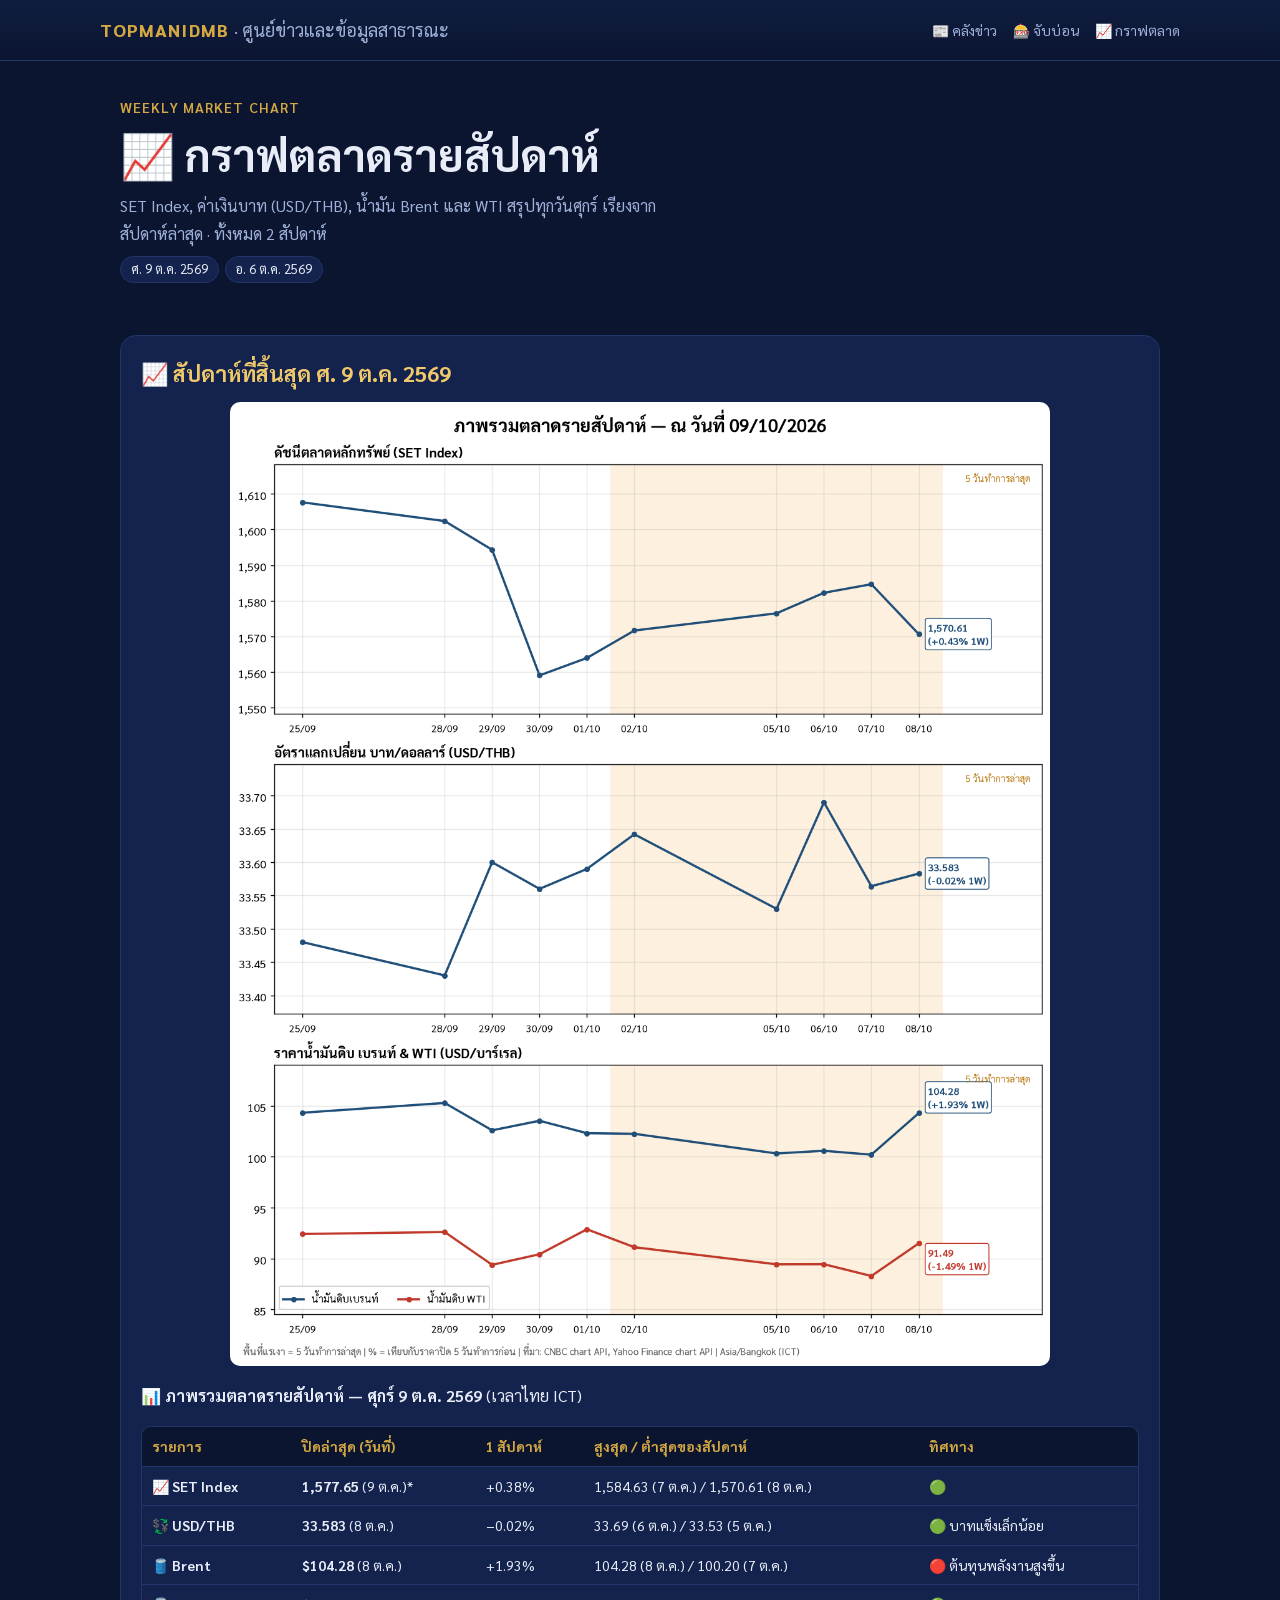
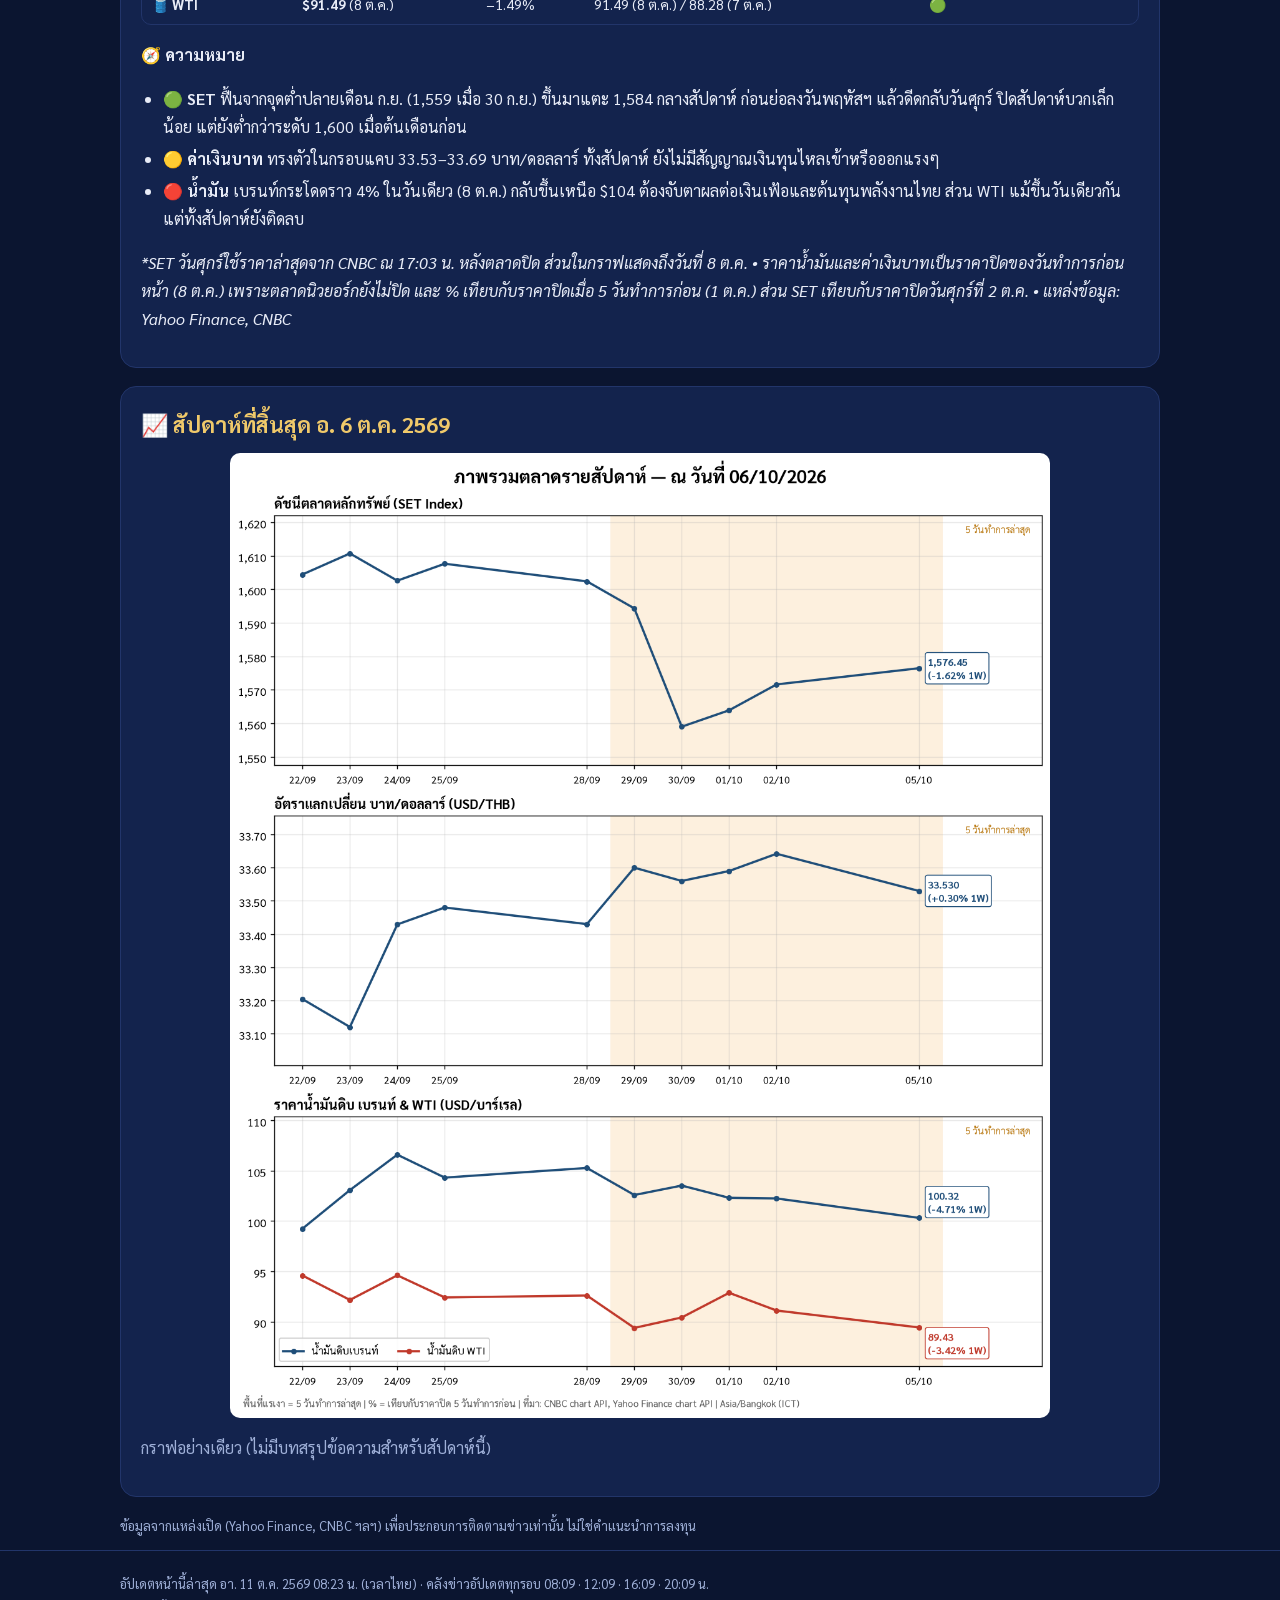
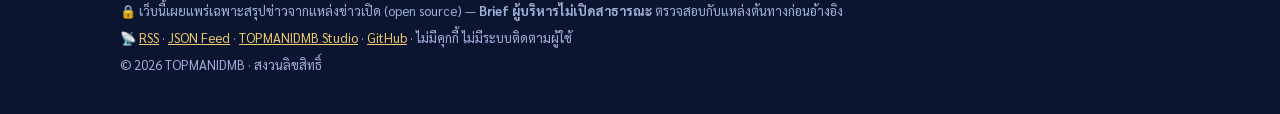
==== weekly-chart/index.html @ 2c2086ce "hub: unpack cef3ae0" ====
<!doctype html><html lang="th"><head><meta charset="utf-8"><meta name="viewport" content="width=device-width,initial-scale=1">
<title>📈 กราฟตลาดรายสัปดาห์ | TOPMANIDMB · ศูนย์ข่าวและข้อมูลสาธารณะ</title><meta name="description" content="กราฟและบทสรุป SET, USD/THB, Brent, WTI รายสัปดาห์ ทุกวันศุกร์ (เวลาไทย)"><link rel="canonical" href="https://topman3579.github.io/weekly-chart/">
<meta property="og:type" content="website"><meta property="og:site_name" content="TOPMANIDMB · ศูนย์ข่าวและข้อมูลสาธารณะ"><meta property="og:title" content="📈 กราฟตลาดรายสัปดาห์ | TOPMANIDMB · ศูนย์ข่าวและข้อมูลสาธารณะ"><meta property="og:description" content="กราฟและบทสรุป SET, USD/THB, Brent, WTI รายสัปดาห์ ทุกวันศุกร์ (เวลาไทย)">
<meta property="og:url" content="https://topman3579.github.io/weekly-chart/"><meta property="og:image" content="https://topman3579.github.io/assets/og.png"><meta property="og:image:width" content="1200"><meta property="og:image:height" content="630"><meta property="og:locale" content="th_TH">
<meta name="twitter:card" content="summary_large_image"><meta name="twitter:title" content="📈 กราฟตลาดรายสัปดาห์ | TOPMANIDMB · ศูนย์ข่าวและข้อมูลสาธารณะ"><meta name="twitter:description" content="กราฟและบทสรุป SET, USD/THB, Brent, WTI รายสัปดาห์ ทุกวันศุกร์ (เวลาไทย)"><meta name="twitter:image" content="https://topman3579.github.io/assets/og.png">
<meta name="theme-color" content="#0b1530"><link rel="icon" href="/favicon.svg" type="image/svg+xml">
<link rel="alternate" type="application/rss+xml" title="GrokNews คลังข่าว RSS" href="/groknews-archive/feed.xml">
<link rel="preconnect" href="https://fonts.googleapis.com"><link rel="preconnect" href="https://fonts.gstatic.com" crossorigin>
<link href="https://fonts.googleapis.com/css2?family=Sarabun:wght@400;600;700;800&display=swap" rel="stylesheet">
<link rel="stylesheet" href="/assets/site.css"></head><body><header class="top"><div class="wrap bar"><a class="logo" href="/">TOPMANIDMB <span>· ศูนย์ข่าวและข้อมูลสาธารณะ</span></a>
<nav><a href="/groknews-archive/">📰 คลังข่าว</a><a href="/groknews-archive/?cat=raid">🎰 จับบ่อน</a><a href="/weekly-chart/">📈 กราฟตลาด</a></nav></div></header><main class="wrap">
<section class="hero"><div class="kick">WEEKLY MARKET CHART</div><h1>📈 กราฟตลาดรายสัปดาห์</h1><p class="lead">SET Index, ค่าเงินบาท (USD/THB), น้ำมัน Brent และ WTI สรุปทุกวันศุกร์ เรียงจากสัปดาห์ล่าสุด · ทั้งหมด 2 สัปดาห์</p>
<nav class="toc"><a href="#w-2026-10-09">ศ. 9 ต.ค. 2569</a><a href="#w-2026-10-06">อ. 6 ต.ค. 2569</a></nav></section><section class="chart" id="w-2026-10-09"><h2>📈 สัปดาห์ที่สิ้นสุด ศ. 9 ต.ค. 2569</h2><a href="weekly_2026-10-09.png"><img src="weekly_2026-10-09.png" alt="กราฟตลาดรายสัปดาห์ ศ. 9 ต.ค. 2569" loading="eager" width="1315" height="1546"></a><p>📊 <b>ภาพรวมตลาดรายสัปดาห์ — ศุกร์ 9 ต.ค. 2569</b> (เวลาไทย ICT)</p>
<div class="tw"><table><thead><tr><th>รายการ</th><th>ปิดล่าสุด (วันที่)</th><th>1 สัปดาห์</th><th>สูงสุด / ต่ำสุดของสัปดาห์</th><th>ทิศทาง</th></tr></thead><tbody><tr><td>📈 <b>SET Index</b></td><td><b>1,577.65</b> (9 ต.ค.)*</td><td>+0.38%</td><td>1,584.63 (7 ต.ค.) / 1,570.61 (8 ต.ค.)</td><td>🟢</td></tr><tr><td>💱 <b>USD/THB</b></td><td><b>33.583</b> (8 ต.ค.)</td><td>−0.02%</td><td>33.69 (6 ต.ค.) / 33.53 (5 ต.ค.)</td><td>🟢 บาทแข็งเล็กน้อย</td></tr><tr><td>🛢️ <b>Brent</b></td><td><b>$104.28</b> (8 ต.ค.)</td><td>+1.93%</td><td>104.28 (8 ต.ค.) / 100.20 (7 ต.ค.)</td><td>🔴 ต้นทุนพลังงานสูงขึ้น</td></tr><tr><td>🛢️ <b>WTI</b></td><td><b>$91.49</b> (8 ต.ค.)</td><td>−1.49%</td><td>91.49 (8 ต.ค.) / 88.28 (7 ต.ค.)</td><td>🟢</td></tr></tbody></table></div>
<p>🧭 <b>ความหมาย</b></p>
<ul><li>🟢 <b>SET</b> ฟื้นจากจุดต่ำปลายเดือน ก.ย. (1,559 เมื่อ 30 ก.ย.) ขึ้นมาแตะ 1,584 กลางสัปดาห์ ก่อนย่อลงวันพฤหัสฯ แล้วดีดกลับวันศุกร์ ปิดสัปดาห์บวกเล็กน้อย แต่ยังต่ำกว่าระดับ 1,600 เมื่อต้นเดือนก่อน</li><li>🟡 <b>ค่าเงินบาท</b> ทรงตัวในกรอบแคบ 33.53–33.69 บาท/ดอลลาร์ ทั้งสัปดาห์ ยังไม่มีสัญญาณเงินทุนไหลเข้าหรือออกแรงๆ</li><li>🔴 <b>น้ำมัน</b> เบรนท์กระโดดราว 4% ในวันเดียว (8 ต.ค.) กลับขึ้นเหนือ $104 ต้องจับตาผลต่อเงินเฟ้อและต้นทุนพลังงานไทย ส่วน WTI แม้ขึ้นวันเดียวกัน แต่ทั้งสัปดาห์ยังติดลบ</li></ul>
<p><i>*SET วันศุกร์ใช้ราคาล่าสุดจาก CNBC ณ 17:03 น. หลังตลาดปิด ส่วนในกราฟแสดงถึงวันที่ 8 ต.ค. • ราคาน้ำมันและค่าเงินบาทเป็นราคาปิดของวันทำการก่อนหน้า (8 ต.ค.) เพราะตลาดนิวยอร์กยังไม่ปิด และ % เทียบกับราคาปิดเมื่อ 5 วันทำการก่อน (1 ต.ค.) ส่วน SET เทียบกับราคาปิดวันศุกร์ที่ 2 ต.ค. • แหล่งข้อมูล: Yahoo Finance, CNBC</i></p></section><section class="chart" id="w-2026-10-06"><h2>📈 สัปดาห์ที่สิ้นสุด อ. 6 ต.ค. 2569</h2><a href="weekly_2026-10-06.png"><img src="weekly_2026-10-06.png" alt="กราฟตลาดรายสัปดาห์ อ. 6 ต.ค. 2569" loading="lazy" width="1315" height="1546"></a><p class="muted">กราฟอย่างเดียว (ไม่มีบทสรุปข้อความสำหรับสัปดาห์นี้)</p></section>
<p class="muted" style="font-size:13px">ข้อมูลจากแหล่งเปิด (Yahoo Finance, CNBC ฯลฯ) เพื่อประกอบการติดตามข่าวเท่านั้น ไม่ใช่คำแนะนำการลงทุน</p></main><footer class="foot"><div class="wrap">
<p>อัปเดตหน้านี้ล่าสุด อา. 11 ต.ค. 2569 08:23 น. (เวลาไทย) · คลังข่าวอัปเดตทุกรอบ 08:09 · 12:09 · 16:09 · 20:09 น.</p>
<p>🔒 เว็บนี้เผยแพร่เฉพาะสรุปข่าวจากแหล่งข่าวเปิด (open source) — <b>Brief ผู้บริหารไม่เปิดสาธารณะ</b> ตรวจสอบกับแหล่งต้นทางก่อนอ้างอิง</p>
<p>📡 <a href="/groknews-archive/feed.xml">RSS</a> · <a href="/groknews-archive/feed.json">JSON Feed</a> · <a href="/studio/">TOPMANIDMB Studio</a> · <a href="https://github.com/Topman3579">GitHub</a> · ไม่มีคุกกี้ ไม่มีระบบติดตามผู้ใช้</p>
<p>© 2026 TOPMANIDMB · สงวนลิขสิทธิ์</p></div></footer></body></html>
---- assets/site.css ----
:root{--bg:#0b1530;--bg2:#0f1d40;--panel:#13234d;--line:#22356a;--ink:#e8ecf7;--mut:#9fb0d8;--gold:#d4a843;--gold2:#f0c96a;--r:#ff6b6b;--y:#f5c542;--g:#4cd290}
*{box-sizing:border-box}html{-webkit-text-size-adjust:100%}body{margin:0;background:var(--bg);color:var(--ink);font:16px/1.75 "Sarabun","Noto Sans Thai",system-ui,sans-serif}
a{color:var(--gold2)}a:hover{color:#fff}.wrap{max-width:1080px;margin:0 auto;padding:0 20px}
header.top{border-bottom:1px solid var(--line);background:linear-gradient(180deg,var(--bg2),var(--bg))}
.bar{display:flex;align-items:center;justify-content:space-between;gap:12px;padding:14px 0}
.logo{font-weight:800;letter-spacing:.06em;color:var(--gold);text-decoration:none;font-size:18px}.logo span{color:var(--mut);font-weight:400;letter-spacing:0}
.bar nav{display:flex;gap:16px;font-size:14px}.bar nav a{color:var(--mut);text-decoration:none}.bar nav a:hover{color:var(--gold2)}
.hero{padding:34px 0 26px}.kick{color:var(--gold);font-weight:600;font-size:14px;letter-spacing:.08em}
h1{font-size:clamp(28px,4.6vw,44px);line-height:1.3;margin:6px 0 10px}h1 b{color:var(--gold)}
.lead{color:var(--mut);max-width:62ch;margin:0}
.grid{display:grid;grid-template-columns:repeat(2,minmax(0,1fr));gap:18px;padding:8px 0 30px}
.card{background:var(--panel);border:1px solid var(--line);border-radius:16px;padding:20px 22px;display:flex;flex-direction:column;gap:10px;position:relative}
.card:hover{border-color:var(--gold)}.card h2{margin:0;font-size:21px;line-height:1.4}.card h2 a{color:var(--ink);text-decoration:none}.card h2 a:hover{color:var(--gold2)}
.card p{margin:0;color:var(--mut);font-size:15px}.card.wide{grid-column:1/-1}
.latest{background:var(--bg);border:1px solid var(--line);border-radius:12px;padding:10px 14px}
.latest .lbl{font-size:12px;color:var(--gold);font-weight:600}.latest a.t{display:block;color:var(--ink);text-decoration:none;font-weight:600;line-height:1.5}.latest a.t:hover{color:var(--gold2)}
.latest .w{font-size:13px;color:var(--mut)}.latest .s{font-size:14px;color:var(--mut);margin-top:4px;display:-webkit-box;-webkit-line-clamp:3;-webkit-box-orient:vertical;overflow:hidden}
.recent{list-style:none;margin:4px 0 0;padding:0;font-size:14px}.recent li{border-top:1px solid var(--line);padding:5px 0}.recent a{color:var(--ink);text-decoration:none}.recent a:hover{color:var(--gold2)}.recent .w{color:var(--gold2);font-size:12px;margin-right:6px}
form.q{display:flex;gap:8px}form.q input{flex:1;min-width:0;padding:10px 12px;border-radius:10px;border:1px solid var(--line);background:var(--bg);color:var(--ink);font:inherit;font-size:15px}
form.q input:focus{outline:2px solid var(--gold);border-color:transparent}
.btn{display:inline-block;border:1px solid var(--line);background:var(--bg2);color:var(--ink);border-radius:10px;padding:9px 14px;text-decoration:none;font:inherit;font-size:15px;cursor:pointer;white-space:nowrap}
.btn:hover{border-color:var(--gold);color:#fff}.btn.gold{background:var(--gold);color:#111;border-color:var(--gold);font-weight:700}.btn.gold:hover{background:var(--gold2);color:#111}
.row{display:flex;flex-wrap:wrap;gap:8px;margin-top:auto}.tags{display:flex;flex-wrap:wrap;gap:6px}
.tag{font-size:12px;border:1px solid var(--line);border-radius:999px;padding:1px 9px;color:var(--mut)}
.thumb{display:block;border-radius:10px;overflow:hidden;border:1px solid var(--line);background:#fff}.thumb img{display:block;width:100%;height:240px;object-fit:cover;object-position:top}
footer.foot{border-top:1px solid var(--line);color:var(--mut);font-size:13px;padding:18px 0 34px}footer.foot p{margin:4px 0}
.muted{color:var(--mut)}
.chart{background:var(--panel);border:1px solid var(--line);border-radius:16px;padding:18px 20px;margin:18px 0;scroll-margin-top:12px}
.chart h2{margin:0 0 10px;font-size:22px;color:var(--gold2)}.chart h3{font-size:17px;margin:14px 0 4px}.chart img{width:100%;max-width:820px;margin:0 auto;height:auto;border-radius:10px;background:#fff;display:block}
.chart ul{padding-left:22px}.chart li{margin:4px 0}
.tw{overflow-x:auto;margin:10px 0;border-radius:10px;border:1px solid var(--line)}
table{border-collapse:collapse;width:100%;font-size:14px}th,td{padding:7px 10px;border-bottom:1px solid var(--line);text-align:left;vertical-align:top}th{background:var(--bg);color:var(--gold);white-space:nowrap}tr:last-child td{border-bottom:0}
.toc{display:flex;flex-wrap:wrap;gap:6px;margin:8px 0}.toc a{font-size:13px;text-decoration:none;border:1px solid var(--line);border-radius:999px;padding:1px 10px;color:var(--ink);background:var(--panel)}
@media (max-width:760px){.grid{grid-template-columns:1fr}}
@media (max-width:600px){.bar nav{display:none}.logo span{display:none}form.q input{flex-basis:100%}.hero{padding:22px 0 16px}.card{padding:16px}.wrap{padding:0 14px}form.q{flex-wrap:wrap}form.q .btn{flex:1}}
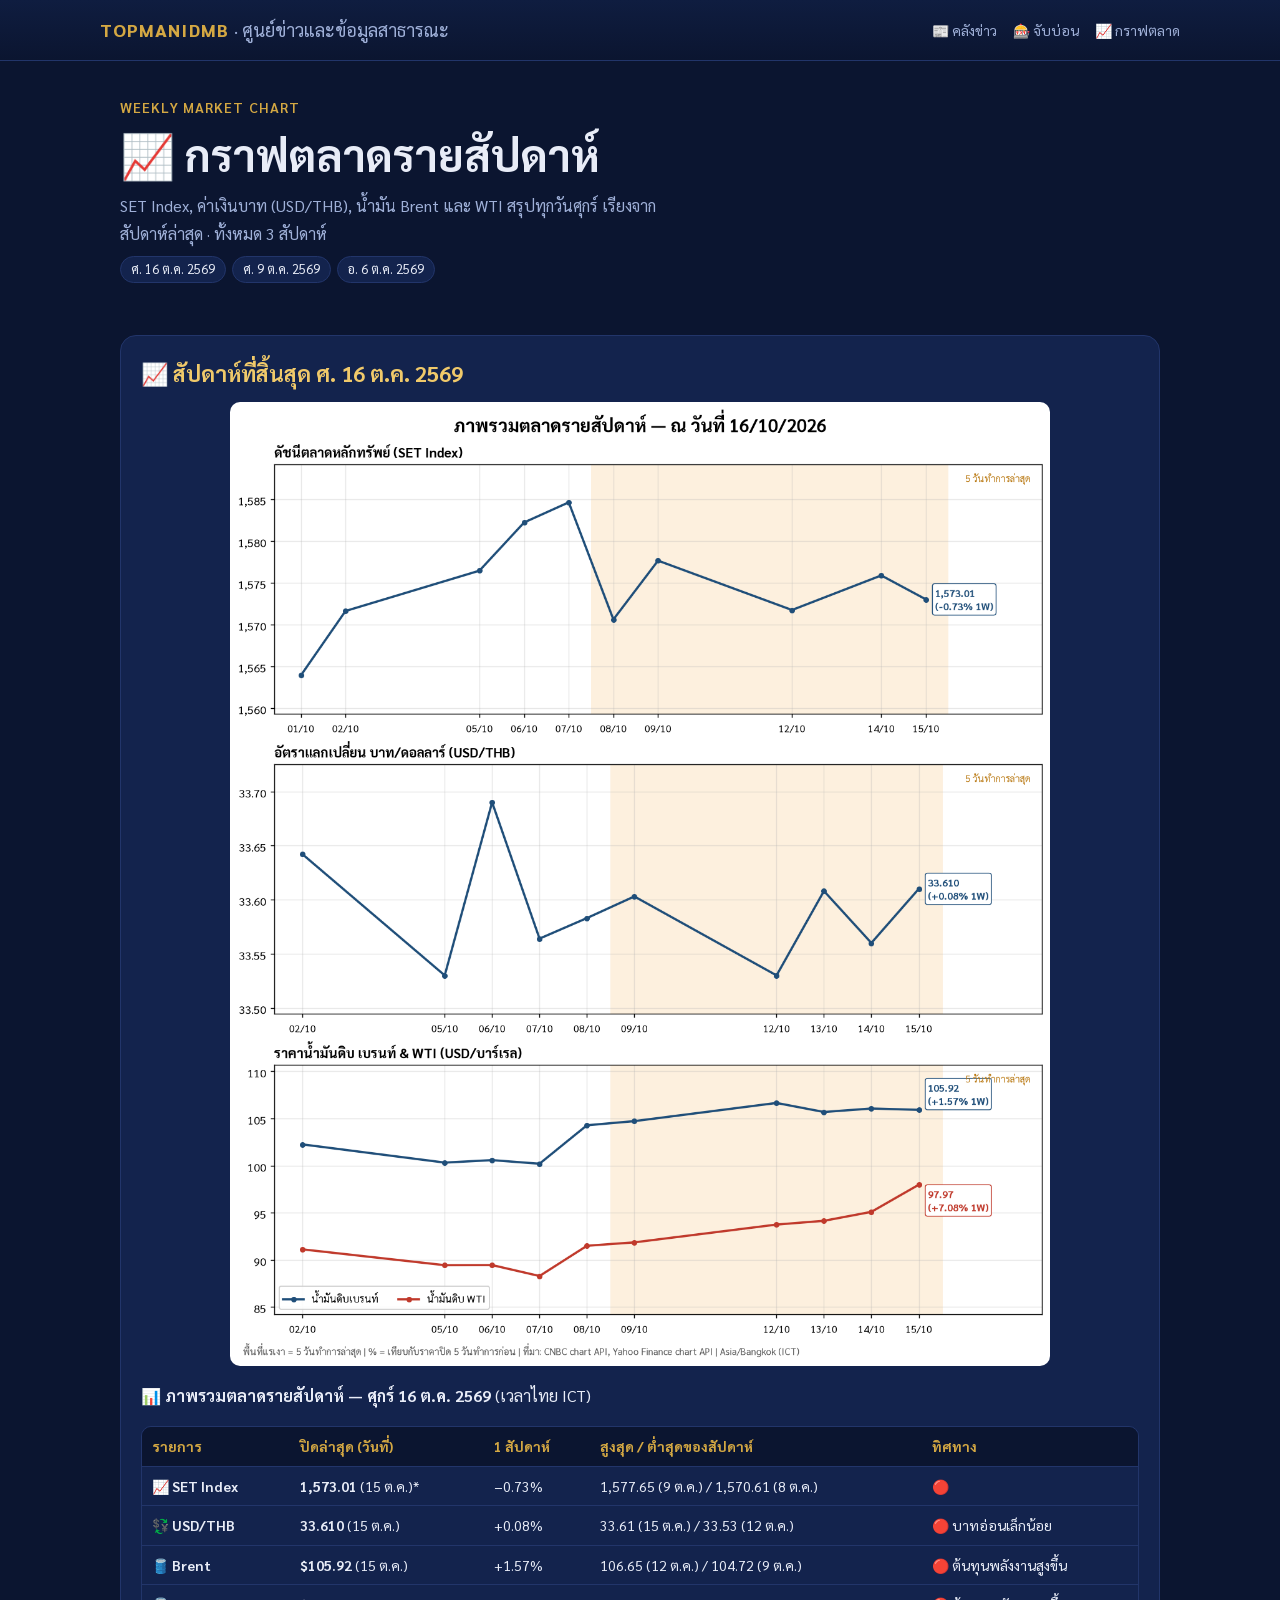
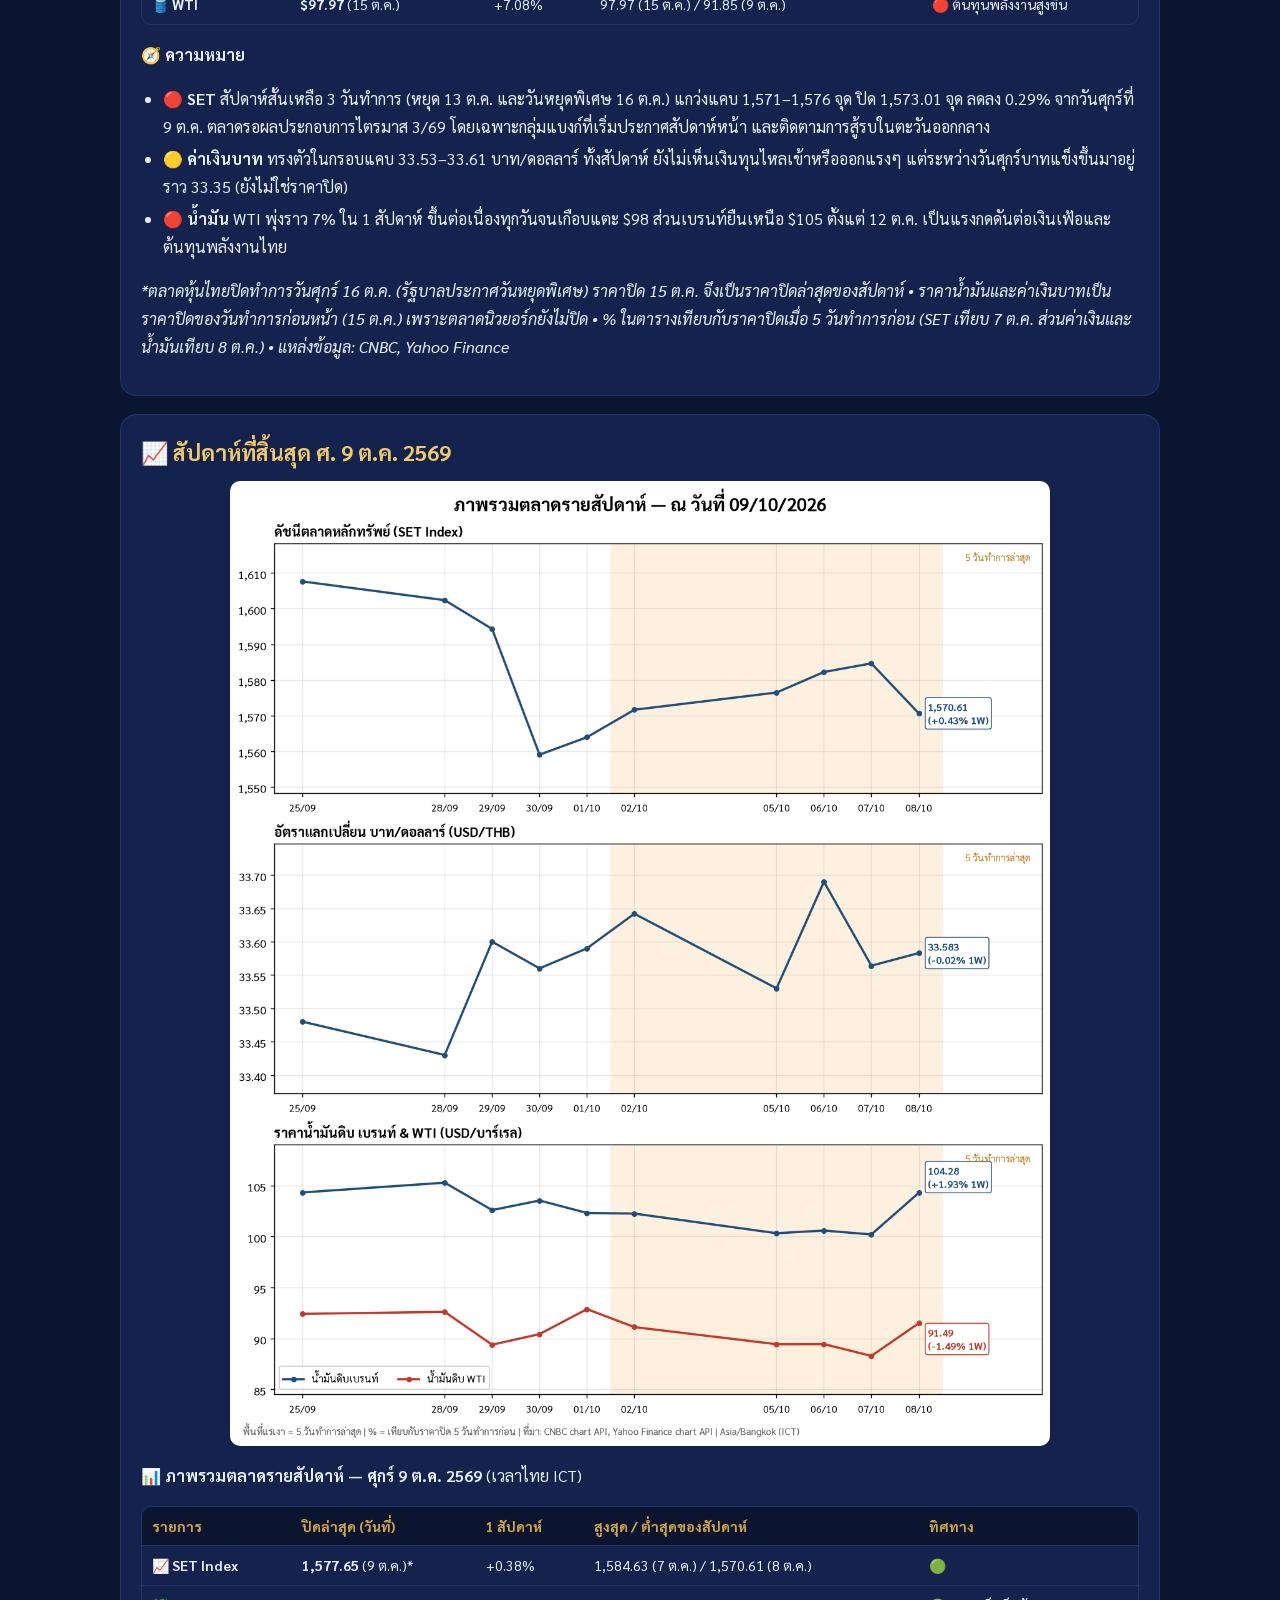
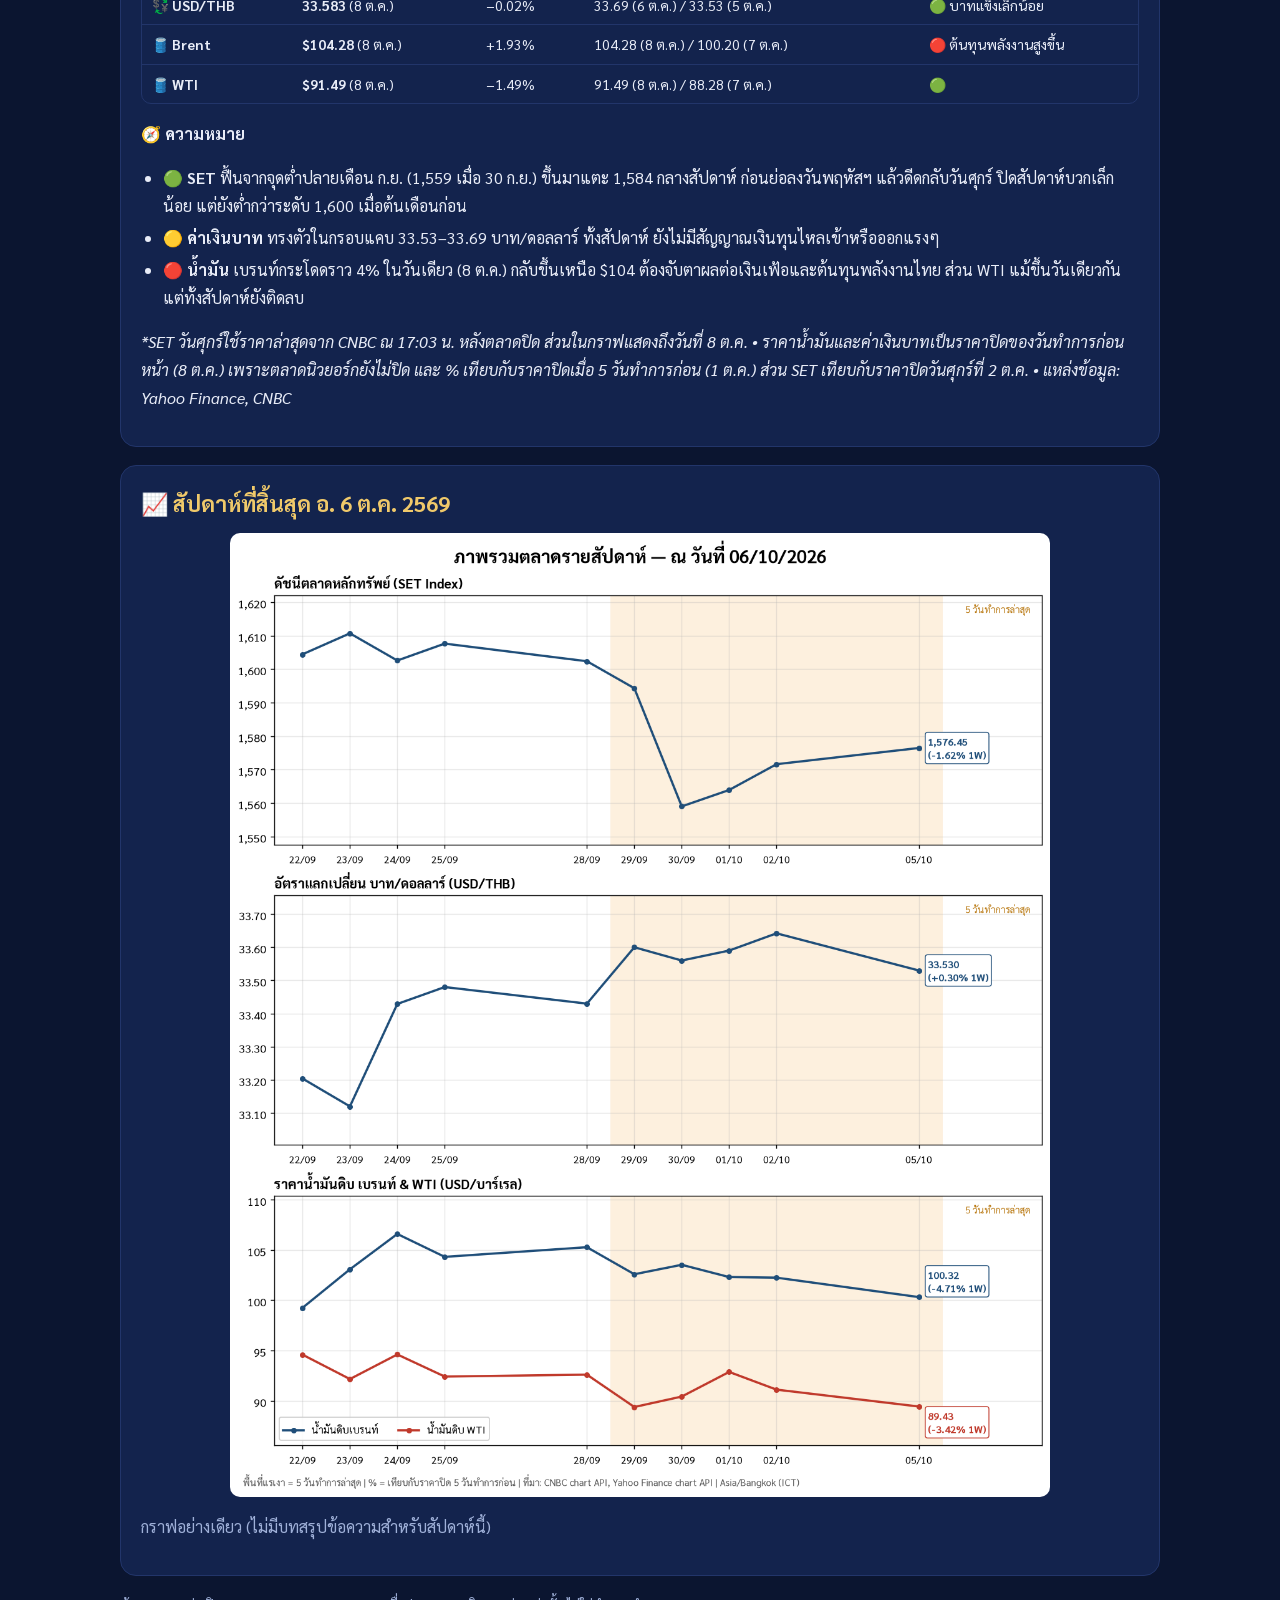
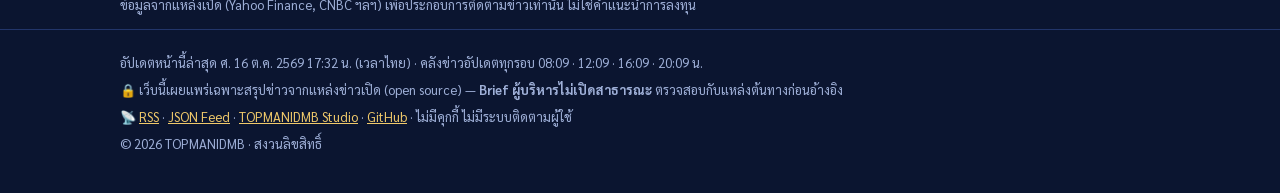
==== commit 660e22bc: "hub: unpack 83e8ee3" ====
--- a/weekly-chart/index.html
+++ b/weekly-chart/index.html
@@ -9,14 +9,18 @@
 <link href="https://fonts.googleapis.com/css2?family=Sarabun:wght@400;600;700;800&display=swap" rel="stylesheet">
 <link rel="stylesheet" href="/assets/site.css"></head><body><header class="top"><div class="wrap bar"><a class="logo" href="/">TOPMANIDMB <span>· ศูนย์ข่าวและข้อมูลสาธารณะ</span></a>
 <nav><a href="/groknews-archive/">📰 คลังข่าว</a><a href="/groknews-archive/?cat=raid">🎰 จับบ่อน</a><a href="/weekly-chart/">📈 กราฟตลาด</a></nav></div></header><main class="wrap">
-<section class="hero"><div class="kick">WEEKLY MARKET CHART</div><h1>📈 กราฟตลาดรายสัปดาห์</h1><p class="lead">SET Index, ค่าเงินบาท (USD/THB), น้ำมัน Brent และ WTI สรุปทุกวันศุกร์ เรียงจากสัปดาห์ล่าสุด · ทั้งหมด 2 สัปดาห์</p>
-<nav class="toc"><a href="#w-2026-10-09">ศ. 9 ต.ค. 2569</a><a href="#w-2026-10-06">อ. 6 ต.ค. 2569</a></nav></section><section class="chart" id="w-2026-10-09"><h2>📈 สัปดาห์ที่สิ้นสุด ศ. 9 ต.ค. 2569</h2><a href="weekly_2026-10-09.png"><img src="weekly_2026-10-09.png" alt="กราฟตลาดรายสัปดาห์ ศ. 9 ต.ค. 2569" loading="eager" width="1315" height="1546"></a><p>📊 <b>ภาพรวมตลาดรายสัปดาห์ — ศุกร์ 9 ต.ค. 2569</b> (เวลาไทย ICT)</p>
+<section class="hero"><div class="kick">WEEKLY MARKET CHART</div><h1>📈 กราฟตลาดรายสัปดาห์</h1><p class="lead">SET Index, ค่าเงินบาท (USD/THB), น้ำมัน Brent และ WTI สรุปทุกวันศุกร์ เรียงจากสัปดาห์ล่าสุด · ทั้งหมด 3 สัปดาห์</p>
+<nav class="toc"><a href="#w-2026-10-16">ศ. 16 ต.ค. 2569</a><a href="#w-2026-10-09">ศ. 9 ต.ค. 2569</a><a href="#w-2026-10-06">อ. 6 ต.ค. 2569</a></nav></section><section class="chart" id="w-2026-10-16"><h2>📈 สัปดาห์ที่สิ้นสุด ศ. 16 ต.ค. 2569</h2><a href="weekly_2026-10-16.png"><img src="weekly_2026-10-16.png" alt="กราฟตลาดรายสัปดาห์ ศ. 16 ต.ค. 2569" loading="eager" width="1315" height="1546"></a><p>📊 <b>ภาพรวมตลาดรายสัปดาห์ — ศุกร์ 16 ต.ค. 2569</b> (เวลาไทย ICT)</p>
+<div class="tw"><table><thead><tr><th>รายการ</th><th>ปิดล่าสุด (วันที่)</th><th>1 สัปดาห์</th><th>สูงสุด / ต่ำสุดของสัปดาห์</th><th>ทิศทาง</th></tr></thead><tbody><tr><td>📈 <b>SET Index</b></td><td><b>1,573.01</b> (15 ต.ค.)*</td><td>−0.73%</td><td>1,577.65 (9 ต.ค.) / 1,570.61 (8 ต.ค.)</td><td>🔴</td></tr><tr><td>💱 <b>USD/THB</b></td><td><b>33.610</b> (15 ต.ค.)</td><td>+0.08%</td><td>33.61 (15 ต.ค.) / 33.53 (12 ต.ค.)</td><td>🔴 บาทอ่อนเล็กน้อย</td></tr><tr><td>🛢️ <b>Brent</b></td><td><b>$105.92</b> (15 ต.ค.)</td><td>+1.57%</td><td>106.65 (12 ต.ค.) / 104.72 (9 ต.ค.)</td><td>🔴 ต้นทุนพลังงานสูงขึ้น</td></tr><tr><td>🛢️ <b>WTI</b></td><td><b>$97.97</b> (15 ต.ค.)</td><td>+7.08%</td><td>97.97 (15 ต.ค.) / 91.85 (9 ต.ค.)</td><td>🔴 ต้นทุนพลังงานสูงขึ้น</td></tr></tbody></table></div>
+<p>🧭 <b>ความหมาย</b></p>
+<ul><li>🔴 <b>SET</b> สัปดาห์สั้นเหลือ 3 วันทำการ (หยุด 13 ต.ค. และวันหยุดพิเศษ 16 ต.ค.) แกว่งแคบ 1,571–1,576 จุด ปิด 1,573.01 จุด ลดลง 0.29% จากวันศุกร์ที่ 9 ต.ค. ตลาดรอผลประกอบการไตรมาส 3/69 โดยเฉพาะกลุ่มแบงก์ที่เริ่มประกาศสัปดาห์หน้า และติดตามการสู้รบในตะวันออกกลาง</li><li>🟡 <b>ค่าเงินบาท</b> ทรงตัวในกรอบแคบ 33.53–33.61 บาท/ดอลลาร์ ทั้งสัปดาห์ ยังไม่เห็นเงินทุนไหลเข้าหรือออกแรงๆ แต่ระหว่างวันศุกร์บาทแข็งขึ้นมาอยู่ราว 33.35 (ยังไม่ใช่ราคาปิด)</li><li>🔴 <b>น้ำมัน</b> WTI พุ่งราว 7% ใน 1 สัปดาห์ ขึ้นต่อเนื่องทุกวันจนเกือบแตะ $98 ส่วนเบรนท์ยืนเหนือ $105 ตั้งแต่ 12 ต.ค. เป็นแรงกดดันต่อเงินเฟ้อและต้นทุนพลังงานไทย</li></ul>
+<p><i>*ตลาดหุ้นไทยปิดทำการวันศุกร์ 16 ต.ค. (รัฐบาลประกาศวันหยุดพิเศษ) ราคาปิด 15 ต.ค. จึงเป็นราคาปิดล่าสุดของสัปดาห์ • ราคาน้ำมันและค่าเงินบาทเป็นราคาปิดของวันทำการก่อนหน้า (15 ต.ค.) เพราะตลาดนิวยอร์กยังไม่ปิด • % ในตารางเทียบกับราคาปิดเมื่อ 5 วันทำการก่อน (SET เทียบ 7 ต.ค. ส่วนค่าเงินและน้ำมันเทียบ 8 ต.ค.) • แหล่งข้อมูล: CNBC, Yahoo Finance</i></p></section><section class="chart" id="w-2026-10-09"><h2>📈 สัปดาห์ที่สิ้นสุด ศ. 9 ต.ค. 2569</h2><a href="weekly_2026-10-09.png"><img src="weekly_2026-10-09.png" alt="กราฟตลาดรายสัปดาห์ ศ. 9 ต.ค. 2569" loading="lazy" width="1315" height="1546"></a><p>📊 <b>ภาพรวมตลาดรายสัปดาห์ — ศุกร์ 9 ต.ค. 2569</b> (เวลาไทย ICT)</p>
 <div class="tw"><table><thead><tr><th>รายการ</th><th>ปิดล่าสุด (วันที่)</th><th>1 สัปดาห์</th><th>สูงสุด / ต่ำสุดของสัปดาห์</th><th>ทิศทาง</th></tr></thead><tbody><tr><td>📈 <b>SET Index</b></td><td><b>1,577.65</b> (9 ต.ค.)*</td><td>+0.38%</td><td>1,584.63 (7 ต.ค.) / 1,570.61 (8 ต.ค.)</td><td>🟢</td></tr><tr><td>💱 <b>USD/THB</b></td><td><b>33.583</b> (8 ต.ค.)</td><td>−0.02%</td><td>33.69 (6 ต.ค.) / 33.53 (5 ต.ค.)</td><td>🟢 บาทแข็งเล็กน้อย</td></tr><tr><td>🛢️ <b>Brent</b></td><td><b>$104.28</b> (8 ต.ค.)</td><td>+1.93%</td><td>104.28 (8 ต.ค.) / 100.20 (7 ต.ค.)</td><td>🔴 ต้นทุนพลังงานสูงขึ้น</td></tr><tr><td>🛢️ <b>WTI</b></td><td><b>$91.49</b> (8 ต.ค.)</td><td>−1.49%</td><td>91.49 (8 ต.ค.) / 88.28 (7 ต.ค.)</td><td>🟢</td></tr></tbody></table></div>
 <p>🧭 <b>ความหมาย</b></p>
 <ul><li>🟢 <b>SET</b> ฟื้นจากจุดต่ำปลายเดือน ก.ย. (1,559 เมื่อ 30 ก.ย.) ขึ้นมาแตะ 1,584 กลางสัปดาห์ ก่อนย่อลงวันพฤหัสฯ แล้วดีดกลับวันศุกร์ ปิดสัปดาห์บวกเล็กน้อย แต่ยังต่ำกว่าระดับ 1,600 เมื่อต้นเดือนก่อน</li><li>🟡 <b>ค่าเงินบาท</b> ทรงตัวในกรอบแคบ 33.53–33.69 บาท/ดอลลาร์ ทั้งสัปดาห์ ยังไม่มีสัญญาณเงินทุนไหลเข้าหรือออกแรงๆ</li><li>🔴 <b>น้ำมัน</b> เบรนท์กระโดดราว 4% ในวันเดียว (8 ต.ค.) กลับขึ้นเหนือ $104 ต้องจับตาผลต่อเงินเฟ้อและต้นทุนพลังงานไทย ส่วน WTI แม้ขึ้นวันเดียวกัน แต่ทั้งสัปดาห์ยังติดลบ</li></ul>
 <p><i>*SET วันศุกร์ใช้ราคาล่าสุดจาก CNBC ณ 17:03 น. หลังตลาดปิด ส่วนในกราฟแสดงถึงวันที่ 8 ต.ค. • ราคาน้ำมันและค่าเงินบาทเป็นราคาปิดของวันทำการก่อนหน้า (8 ต.ค.) เพราะตลาดนิวยอร์กยังไม่ปิด และ % เทียบกับราคาปิดเมื่อ 5 วันทำการก่อน (1 ต.ค.) ส่วน SET เทียบกับราคาปิดวันศุกร์ที่ 2 ต.ค. • แหล่งข้อมูล: Yahoo Finance, CNBC</i></p></section><section class="chart" id="w-2026-10-06"><h2>📈 สัปดาห์ที่สิ้นสุด อ. 6 ต.ค. 2569</h2><a href="weekly_2026-10-06.png"><img src="weekly_2026-10-06.png" alt="กราฟตลาดรายสัปดาห์ อ. 6 ต.ค. 2569" loading="lazy" width="1315" height="1546"></a><p class="muted">กราฟอย่างเดียว (ไม่มีบทสรุปข้อความสำหรับสัปดาห์นี้)</p></section>
 <p class="muted" style="font-size:13px">ข้อมูลจากแหล่งเปิด (Yahoo Finance, CNBC ฯลฯ) เพื่อประกอบการติดตามข่าวเท่านั้น ไม่ใช่คำแนะนำการลงทุน</p></main><footer class="foot"><div class="wrap">
-<p>อัปเดตหน้านี้ล่าสุด อา. 11 ต.ค. 2569 08:23 น. (เวลาไทย) · คลังข่าวอัปเดตทุกรอบ 08:09 · 12:09 · 16:09 · 20:09 น.</p>
+<p>อัปเดตหน้านี้ล่าสุด ศ. 16 ต.ค. 2569 17:32 น. (เวลาไทย) · คลังข่าวอัปเดตทุกรอบ 08:09 · 12:09 · 16:09 · 20:09 น.</p>
 <p>🔒 เว็บนี้เผยแพร่เฉพาะสรุปข่าวจากแหล่งข่าวเปิด (open source) — <b>Brief ผู้บริหารไม่เปิดสาธารณะ</b> ตรวจสอบกับแหล่งต้นทางก่อนอ้างอิง</p>
 <p>📡 <a href="/groknews-archive/feed.xml">RSS</a> · <a href="/groknews-archive/feed.json">JSON Feed</a> · <a href="/studio/">TOPMANIDMB Studio</a> · <a href="https://github.com/Topman3579">GitHub</a> · ไม่มีคุกกี้ ไม่มีระบบติดตามผู้ใช้</p>
 <p>© 2026 TOPMANIDMB · สงวนลิขสิทธิ์</p></div></footer></body></html>
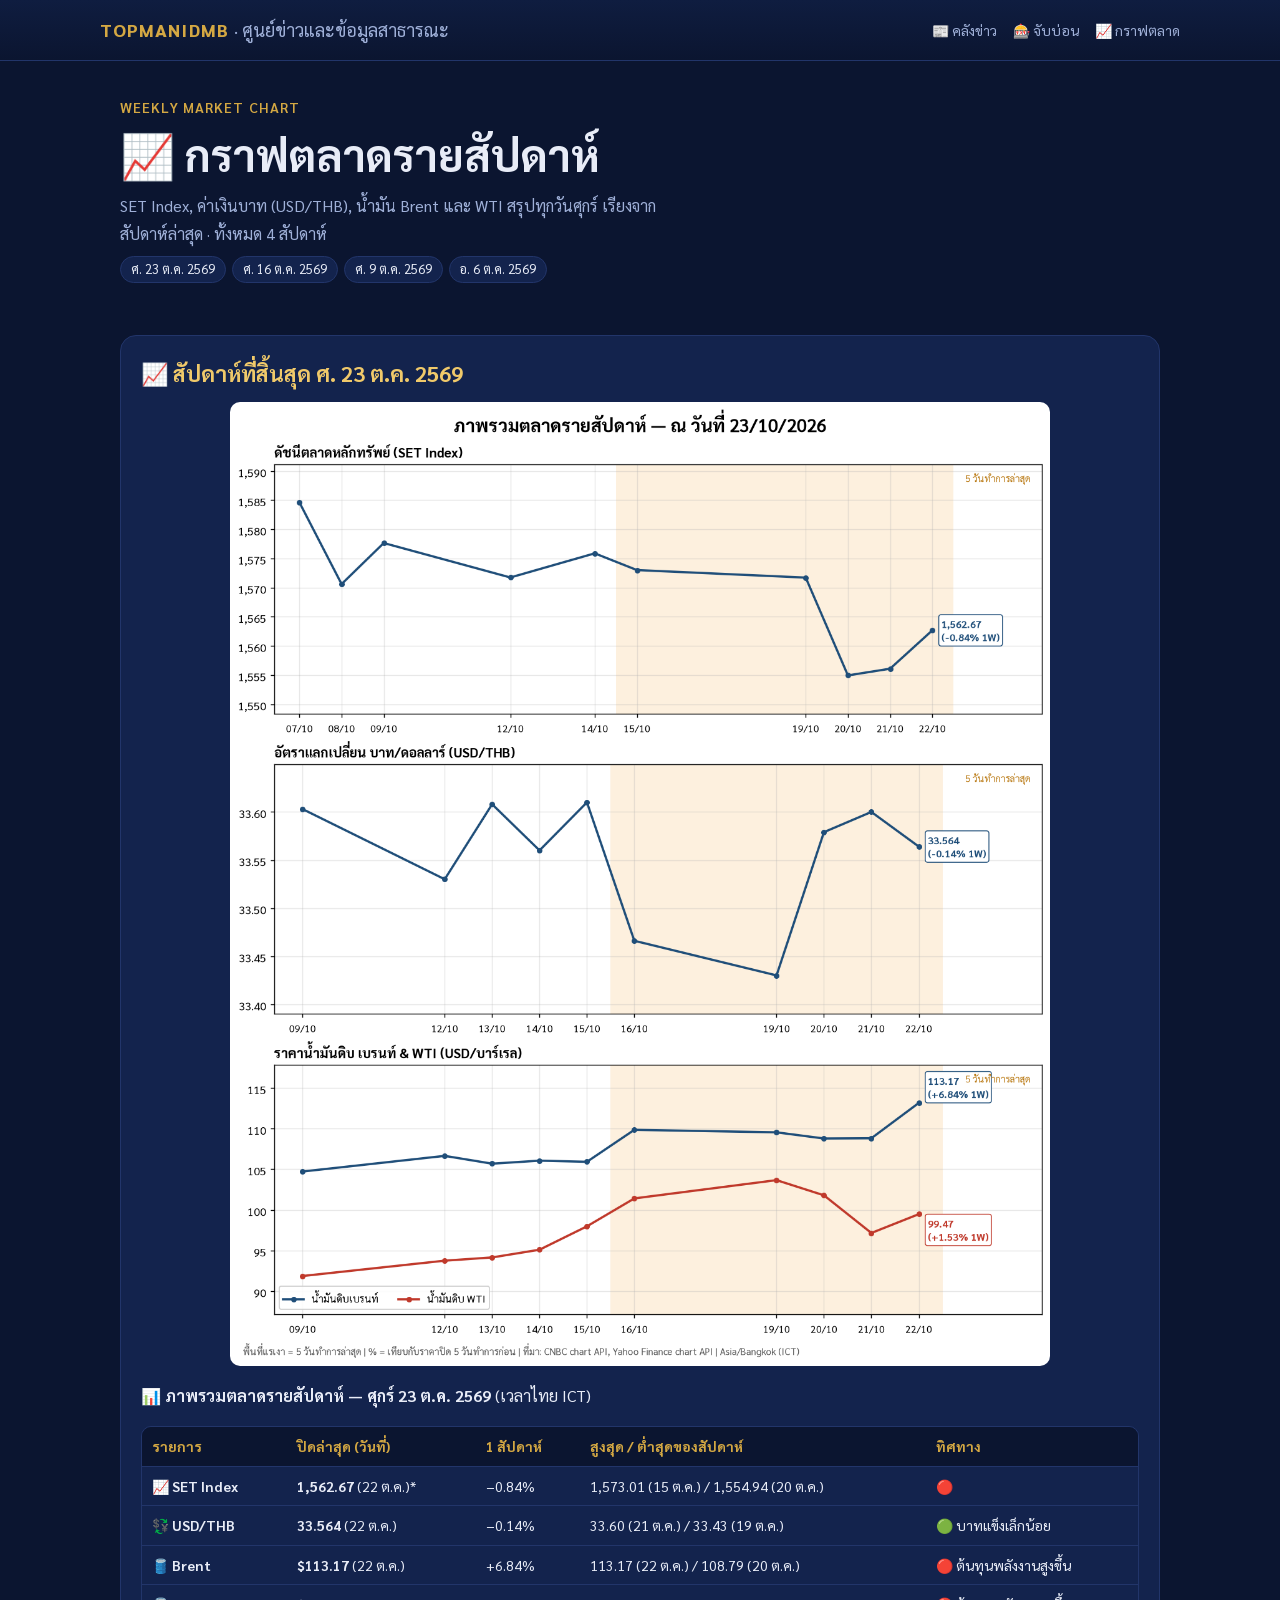
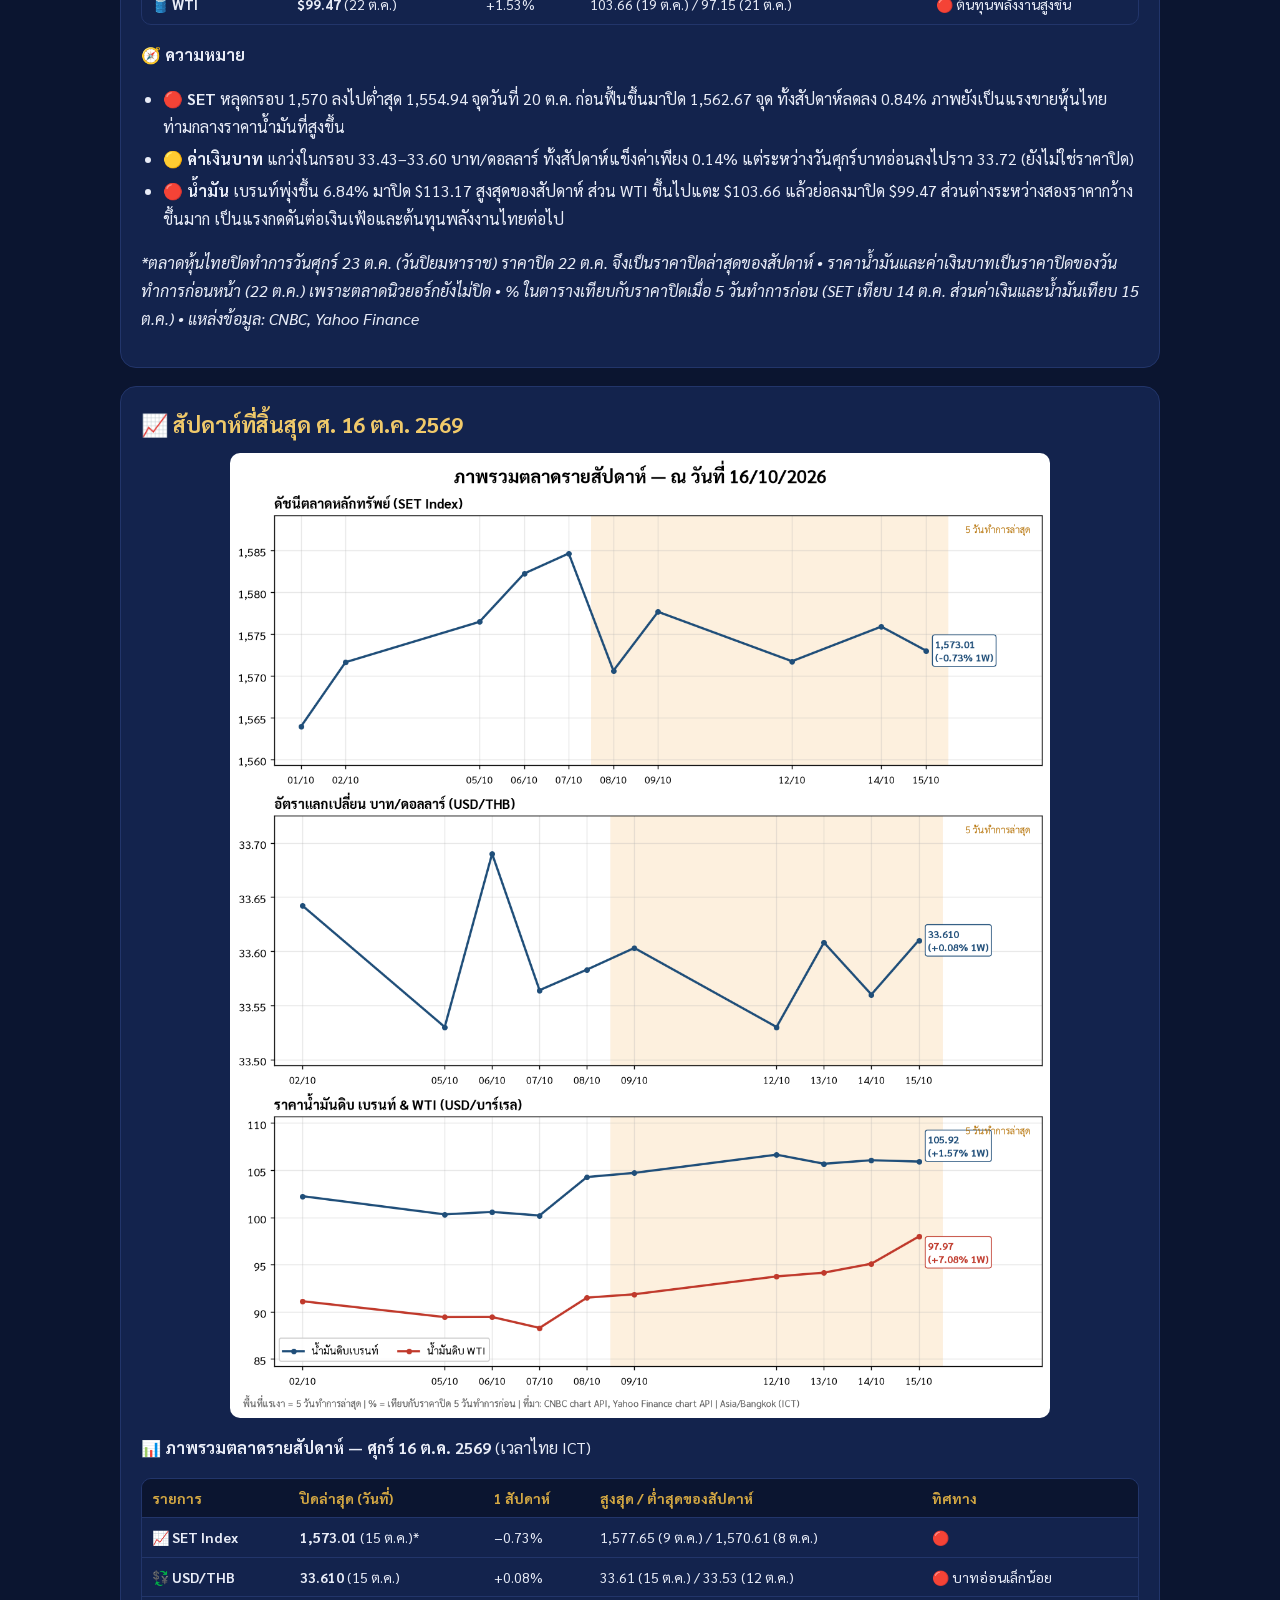
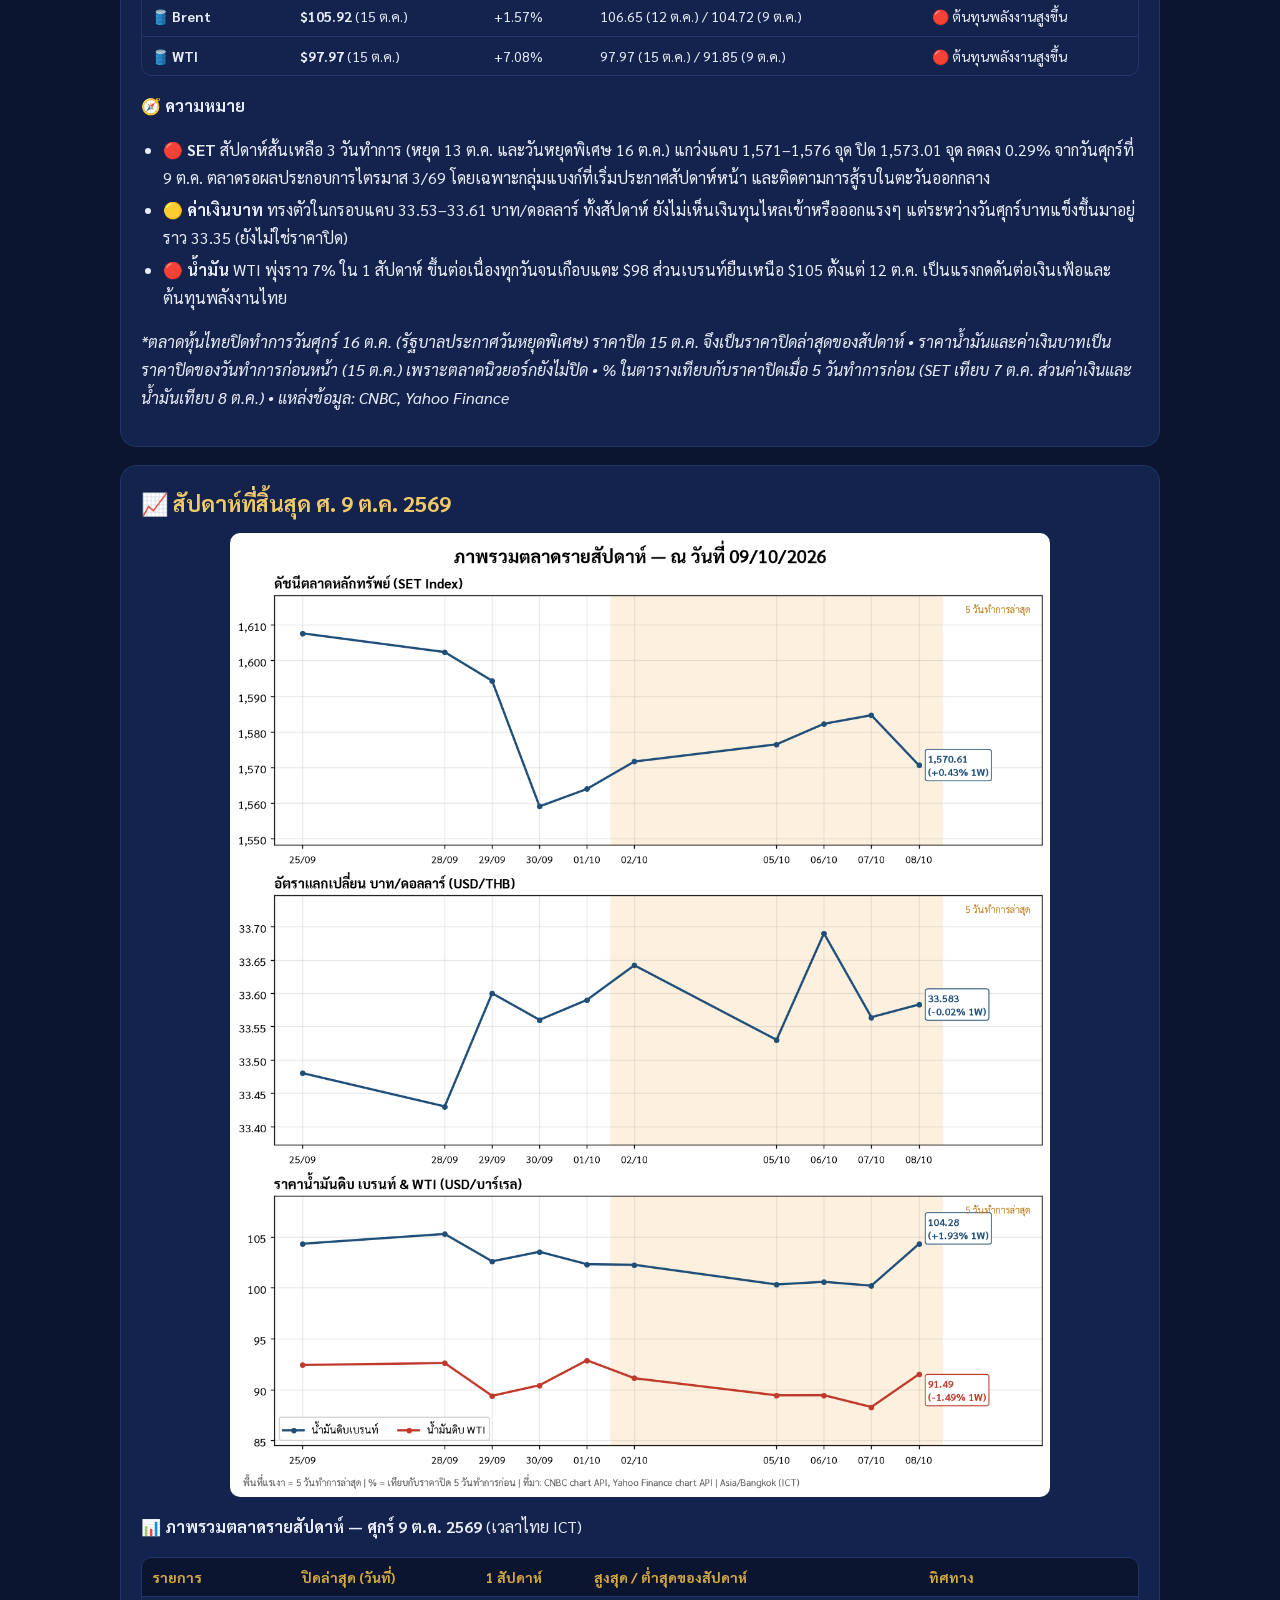
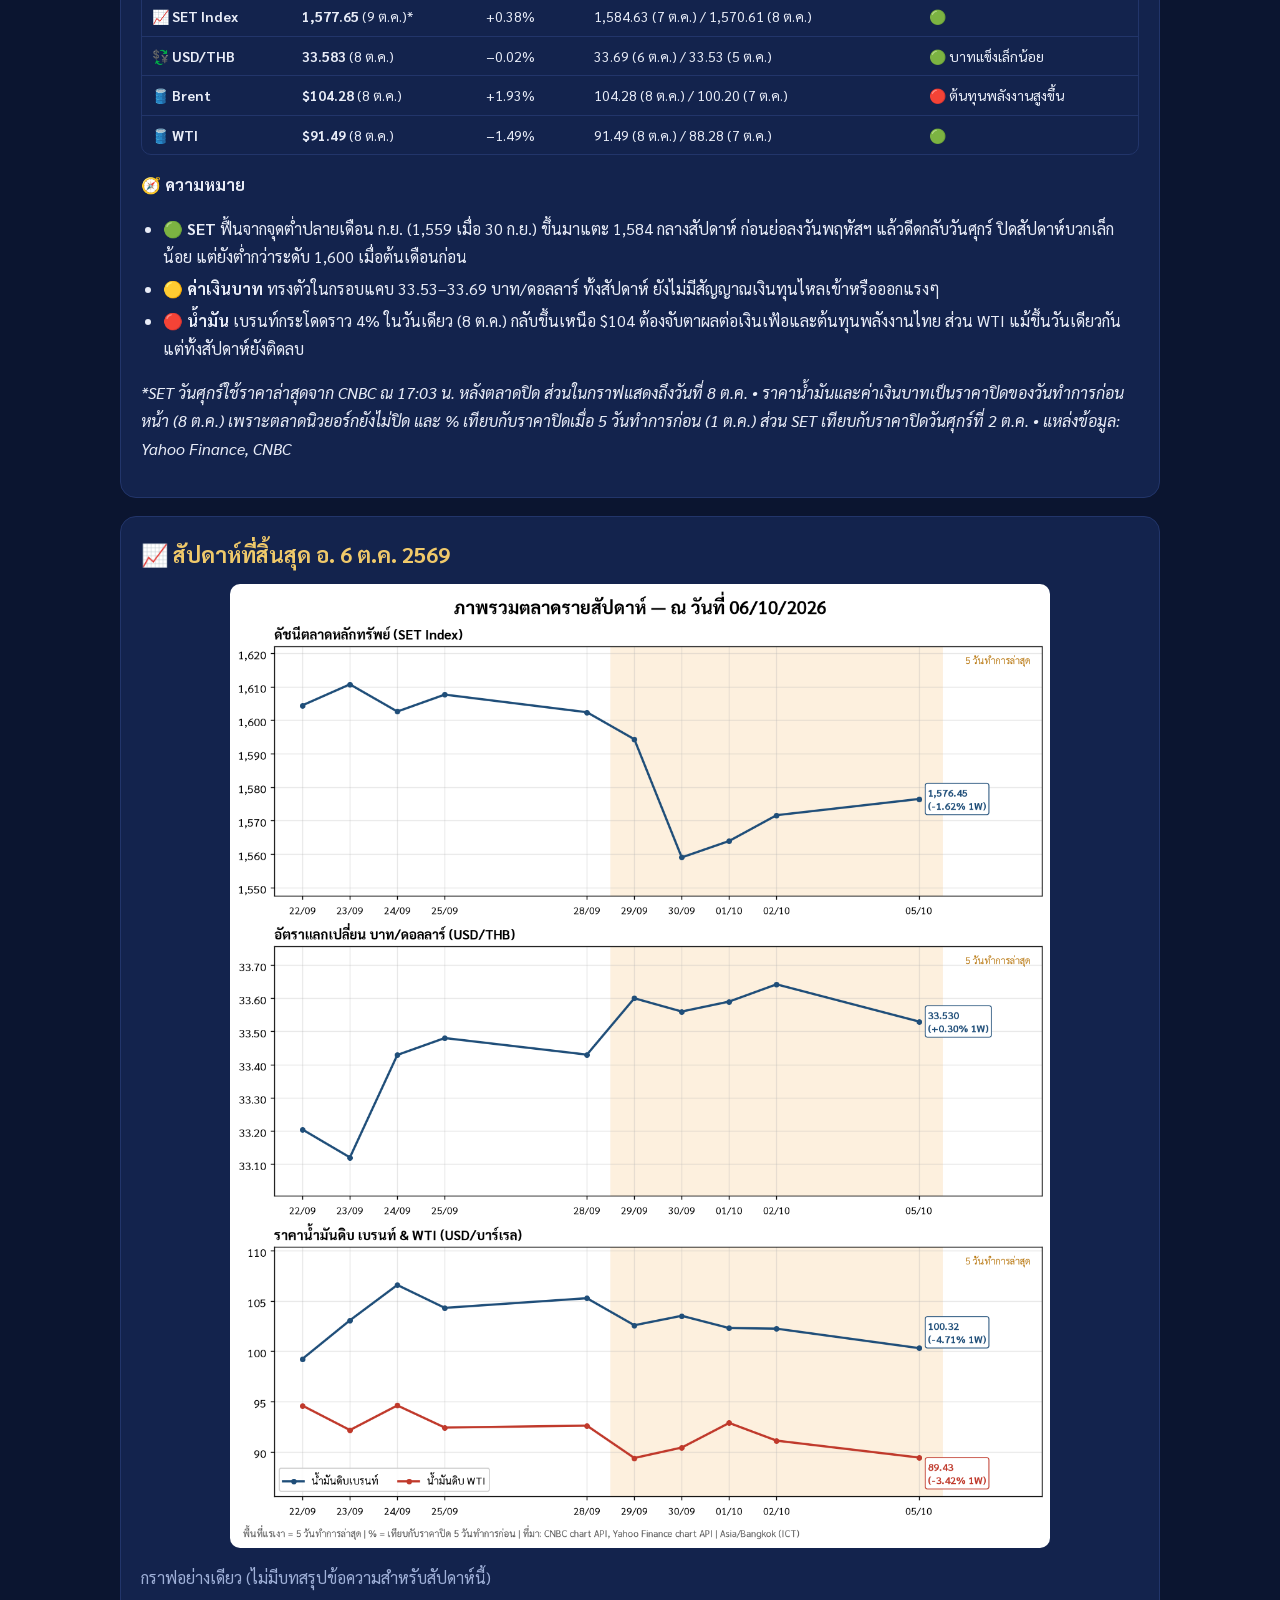
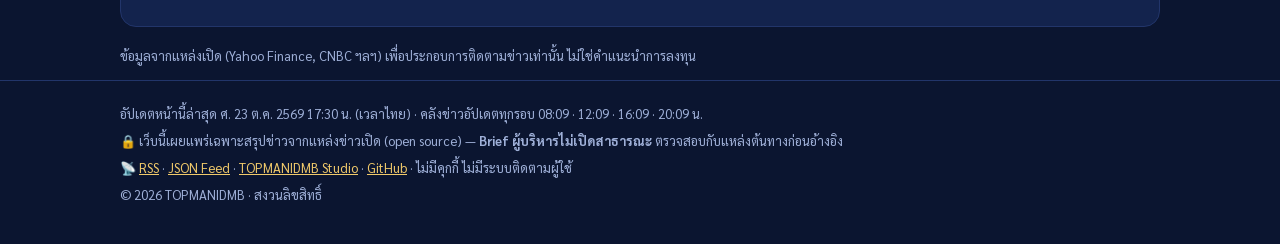
==== commit 6d5c5acb: "hub: unpack c5d1fff" ====
--- a/weekly-chart/index.html
+++ b/weekly-chart/index.html
@@ -9,8 +9,12 @@
 <link href="https://fonts.googleapis.com/css2?family=Sarabun:wght@400;600;700;800&display=swap" rel="stylesheet">
 <link rel="stylesheet" href="/assets/site.css"></head><body><header class="top"><div class="wrap bar"><a class="logo" href="/">TOPMANIDMB <span>· ศูนย์ข่าวและข้อมูลสาธารณะ</span></a>
 <nav><a href="/groknews-archive/">📰 คลังข่าว</a><a href="/groknews-archive/?cat=raid">🎰 จับบ่อน</a><a href="/weekly-chart/">📈 กราฟตลาด</a></nav></div></header><main class="wrap">
-<section class="hero"><div class="kick">WEEKLY MARKET CHART</div><h1>📈 กราฟตลาดรายสัปดาห์</h1><p class="lead">SET Index, ค่าเงินบาท (USD/THB), น้ำมัน Brent และ WTI สรุปทุกวันศุกร์ เรียงจากสัปดาห์ล่าสุด · ทั้งหมด 3 สัปดาห์</p>
-<nav class="toc"><a href="#w-2026-10-16">ศ. 16 ต.ค. 2569</a><a href="#w-2026-10-09">ศ. 9 ต.ค. 2569</a><a href="#w-2026-10-06">อ. 6 ต.ค. 2569</a></nav></section><section class="chart" id="w-2026-10-16"><h2>📈 สัปดาห์ที่สิ้นสุด ศ. 16 ต.ค. 2569</h2><a href="weekly_2026-10-16.png"><img src="weekly_2026-10-16.png" alt="กราฟตลาดรายสัปดาห์ ศ. 16 ต.ค. 2569" loading="eager" width="1315" height="1546"></a><p>📊 <b>ภาพรวมตลาดรายสัปดาห์ — ศุกร์ 16 ต.ค. 2569</b> (เวลาไทย ICT)</p>
+<section class="hero"><div class="kick">WEEKLY MARKET CHART</div><h1>📈 กราฟตลาดรายสัปดาห์</h1><p class="lead">SET Index, ค่าเงินบาท (USD/THB), น้ำมัน Brent และ WTI สรุปทุกวันศุกร์ เรียงจากสัปดาห์ล่าสุด · ทั้งหมด 4 สัปดาห์</p>
+<nav class="toc"><a href="#w-2026-10-23">ศ. 23 ต.ค. 2569</a><a href="#w-2026-10-16">ศ. 16 ต.ค. 2569</a><a href="#w-2026-10-09">ศ. 9 ต.ค. 2569</a><a href="#w-2026-10-06">อ. 6 ต.ค. 2569</a></nav></section><section class="chart" id="w-2026-10-23"><h2>📈 สัปดาห์ที่สิ้นสุด ศ. 23 ต.ค. 2569</h2><a href="weekly_2026-10-23.png"><img src="weekly_2026-10-23.png" alt="กราฟตลาดรายสัปดาห์ ศ. 23 ต.ค. 2569" loading="eager" width="1315" height="1546"></a><p>📊 <b>ภาพรวมตลาดรายสัปดาห์ — ศุกร์ 23 ต.ค. 2569</b> (เวลาไทย ICT)</p>
+<div class="tw"><table><thead><tr><th>รายการ</th><th>ปิดล่าสุด (วันที่)</th><th>1 สัปดาห์</th><th>สูงสุด / ต่ำสุดของสัปดาห์</th><th>ทิศทาง</th></tr></thead><tbody><tr><td>📈 <b>SET Index</b></td><td><b>1,562.67</b> (22 ต.ค.)*</td><td>−0.84%</td><td>1,573.01 (15 ต.ค.) / 1,554.94 (20 ต.ค.)</td><td>🔴</td></tr><tr><td>💱 <b>USD/THB</b></td><td><b>33.564</b> (22 ต.ค.)</td><td>−0.14%</td><td>33.60 (21 ต.ค.) / 33.43 (19 ต.ค.)</td><td>🟢 บาทแข็งเล็กน้อย</td></tr><tr><td>🛢️ <b>Brent</b></td><td><b>$113.17</b> (22 ต.ค.)</td><td>+6.84%</td><td>113.17 (22 ต.ค.) / 108.79 (20 ต.ค.)</td><td>🔴 ต้นทุนพลังงานสูงขึ้น</td></tr><tr><td>🛢️ <b>WTI</b></td><td><b>$99.47</b> (22 ต.ค.)</td><td>+1.53%</td><td>103.66 (19 ต.ค.) / 97.15 (21 ต.ค.)</td><td>🔴 ต้นทุนพลังงานสูงขึ้น</td></tr></tbody></table></div>
+<p>🧭 <b>ความหมาย</b></p>
+<ul><li>🔴 <b>SET</b> หลุดกรอบ 1,570 ลงไปต่ำสุด 1,554.94 จุดวันที่ 20 ต.ค. ก่อนฟื้นขึ้นมาปิด 1,562.67 จุด ทั้งสัปดาห์ลดลง 0.84% ภาพยังเป็นแรงขายหุ้นไทยท่ามกลางราคาน้ำมันที่สูงขึ้น</li><li>🟡 <b>ค่าเงินบาท</b> แกว่งในกรอบ 33.43–33.60 บาท/ดอลลาร์ ทั้งสัปดาห์แข็งค่าเพียง 0.14% แต่ระหว่างวันศุกร์บาทอ่อนลงไปราว 33.72 (ยังไม่ใช่ราคาปิด)</li><li>🔴 <b>น้ำมัน</b> เบรนท์พุ่งขึ้น 6.84% มาปิด $113.17 สูงสุดของสัปดาห์ ส่วน WTI ขึ้นไปแตะ $103.66 แล้วย่อลงมาปิด $99.47 ส่วนต่างระหว่างสองราคากว้างขึ้นมาก เป็นแรงกดดันต่อเงินเฟ้อและต้นทุนพลังงานไทยต่อไป</li></ul>
+<p><i>*ตลาดหุ้นไทยปิดทำการวันศุกร์ 23 ต.ค. (วันปิยมหาราช) ราคาปิด 22 ต.ค. จึงเป็นราคาปิดล่าสุดของสัปดาห์ • ราคาน้ำมันและค่าเงินบาทเป็นราคาปิดของวันทำการก่อนหน้า (22 ต.ค.) เพราะตลาดนิวยอร์กยังไม่ปิด • % ในตารางเทียบกับราคาปิดเมื่อ 5 วันทำการก่อน (SET เทียบ 14 ต.ค. ส่วนค่าเงินและน้ำมันเทียบ 15 ต.ค.) • แหล่งข้อมูล: CNBC, Yahoo Finance</i></p></section><section class="chart" id="w-2026-10-16"><h2>📈 สัปดาห์ที่สิ้นสุด ศ. 16 ต.ค. 2569</h2><a href="weekly_2026-10-16.png"><img src="weekly_2026-10-16.png" alt="กราฟตลาดรายสัปดาห์ ศ. 16 ต.ค. 2569" loading="lazy" width="1315" height="1546"></a><p>📊 <b>ภาพรวมตลาดรายสัปดาห์ — ศุกร์ 16 ต.ค. 2569</b> (เวลาไทย ICT)</p>
 <div class="tw"><table><thead><tr><th>รายการ</th><th>ปิดล่าสุด (วันที่)</th><th>1 สัปดาห์</th><th>สูงสุด / ต่ำสุดของสัปดาห์</th><th>ทิศทาง</th></tr></thead><tbody><tr><td>📈 <b>SET Index</b></td><td><b>1,573.01</b> (15 ต.ค.)*</td><td>−0.73%</td><td>1,577.65 (9 ต.ค.) / 1,570.61 (8 ต.ค.)</td><td>🔴</td></tr><tr><td>💱 <b>USD/THB</b></td><td><b>33.610</b> (15 ต.ค.)</td><td>+0.08%</td><td>33.61 (15 ต.ค.) / 33.53 (12 ต.ค.)</td><td>🔴 บาทอ่อนเล็กน้อย</td></tr><tr><td>🛢️ <b>Brent</b></td><td><b>$105.92</b> (15 ต.ค.)</td><td>+1.57%</td><td>106.65 (12 ต.ค.) / 104.72 (9 ต.ค.)</td><td>🔴 ต้นทุนพลังงานสูงขึ้น</td></tr><tr><td>🛢️ <b>WTI</b></td><td><b>$97.97</b> (15 ต.ค.)</td><td>+7.08%</td><td>97.97 (15 ต.ค.) / 91.85 (9 ต.ค.)</td><td>🔴 ต้นทุนพลังงานสูงขึ้น</td></tr></tbody></table></div>
 <p>🧭 <b>ความหมาย</b></p>
 <ul><li>🔴 <b>SET</b> สัปดาห์สั้นเหลือ 3 วันทำการ (หยุด 13 ต.ค. และวันหยุดพิเศษ 16 ต.ค.) แกว่งแคบ 1,571–1,576 จุด ปิด 1,573.01 จุด ลดลง 0.29% จากวันศุกร์ที่ 9 ต.ค. ตลาดรอผลประกอบการไตรมาส 3/69 โดยเฉพาะกลุ่มแบงก์ที่เริ่มประกาศสัปดาห์หน้า และติดตามการสู้รบในตะวันออกกลาง</li><li>🟡 <b>ค่าเงินบาท</b> ทรงตัวในกรอบแคบ 33.53–33.61 บาท/ดอลลาร์ ทั้งสัปดาห์ ยังไม่เห็นเงินทุนไหลเข้าหรือออกแรงๆ แต่ระหว่างวันศุกร์บาทแข็งขึ้นมาอยู่ราว 33.35 (ยังไม่ใช่ราคาปิด)</li><li>🔴 <b>น้ำมัน</b> WTI พุ่งราว 7% ใน 1 สัปดาห์ ขึ้นต่อเนื่องทุกวันจนเกือบแตะ $98 ส่วนเบรนท์ยืนเหนือ $105 ตั้งแต่ 12 ต.ค. เป็นแรงกดดันต่อเงินเฟ้อและต้นทุนพลังงานไทย</li></ul>
@@ -20,7 +24,7 @@
 <ul><li>🟢 <b>SET</b> ฟื้นจากจุดต่ำปลายเดือน ก.ย. (1,559 เมื่อ 30 ก.ย.) ขึ้นมาแตะ 1,584 กลางสัปดาห์ ก่อนย่อลงวันพฤหัสฯ แล้วดีดกลับวันศุกร์ ปิดสัปดาห์บวกเล็กน้อย แต่ยังต่ำกว่าระดับ 1,600 เมื่อต้นเดือนก่อน</li><li>🟡 <b>ค่าเงินบาท</b> ทรงตัวในกรอบแคบ 33.53–33.69 บาท/ดอลลาร์ ทั้งสัปดาห์ ยังไม่มีสัญญาณเงินทุนไหลเข้าหรือออกแรงๆ</li><li>🔴 <b>น้ำมัน</b> เบรนท์กระโดดราว 4% ในวันเดียว (8 ต.ค.) กลับขึ้นเหนือ $104 ต้องจับตาผลต่อเงินเฟ้อและต้นทุนพลังงานไทย ส่วน WTI แม้ขึ้นวันเดียวกัน แต่ทั้งสัปดาห์ยังติดลบ</li></ul>
 <p><i>*SET วันศุกร์ใช้ราคาล่าสุดจาก CNBC ณ 17:03 น. หลังตลาดปิด ส่วนในกราฟแสดงถึงวันที่ 8 ต.ค. • ราคาน้ำมันและค่าเงินบาทเป็นราคาปิดของวันทำการก่อนหน้า (8 ต.ค.) เพราะตลาดนิวยอร์กยังไม่ปิด และ % เทียบกับราคาปิดเมื่อ 5 วันทำการก่อน (1 ต.ค.) ส่วน SET เทียบกับราคาปิดวันศุกร์ที่ 2 ต.ค. • แหล่งข้อมูล: Yahoo Finance, CNBC</i></p></section><section class="chart" id="w-2026-10-06"><h2>📈 สัปดาห์ที่สิ้นสุด อ. 6 ต.ค. 2569</h2><a href="weekly_2026-10-06.png"><img src="weekly_2026-10-06.png" alt="กราฟตลาดรายสัปดาห์ อ. 6 ต.ค. 2569" loading="lazy" width="1315" height="1546"></a><p class="muted">กราฟอย่างเดียว (ไม่มีบทสรุปข้อความสำหรับสัปดาห์นี้)</p></section>
 <p class="muted" style="font-size:13px">ข้อมูลจากแหล่งเปิด (Yahoo Finance, CNBC ฯลฯ) เพื่อประกอบการติดตามข่าวเท่านั้น ไม่ใช่คำแนะนำการลงทุน</p></main><footer class="foot"><div class="wrap">
-<p>อัปเดตหน้านี้ล่าสุด ศ. 16 ต.ค. 2569 17:32 น. (เวลาไทย) · คลังข่าวอัปเดตทุกรอบ 08:09 · 12:09 · 16:09 · 20:09 น.</p>
+<p>อัปเดตหน้านี้ล่าสุด ศ. 23 ต.ค. 2569 17:30 น. (เวลาไทย) · คลังข่าวอัปเดตทุกรอบ 08:09 · 12:09 · 16:09 · 20:09 น.</p>
 <p>🔒 เว็บนี้เผยแพร่เฉพาะสรุปข่าวจากแหล่งข่าวเปิด (open source) — <b>Brief ผู้บริหารไม่เปิดสาธารณะ</b> ตรวจสอบกับแหล่งต้นทางก่อนอ้างอิง</p>
 <p>📡 <a href="/groknews-archive/feed.xml">RSS</a> · <a href="/groknews-archive/feed.json">JSON Feed</a> · <a href="/studio/">TOPMANIDMB Studio</a> · <a href="https://github.com/Topman3579">GitHub</a> · ไม่มีคุกกี้ ไม่มีระบบติดตามผู้ใช้</p>
 <p>© 2026 TOPMANIDMB · สงวนลิขสิทธิ์</p></div></footer></body></html>
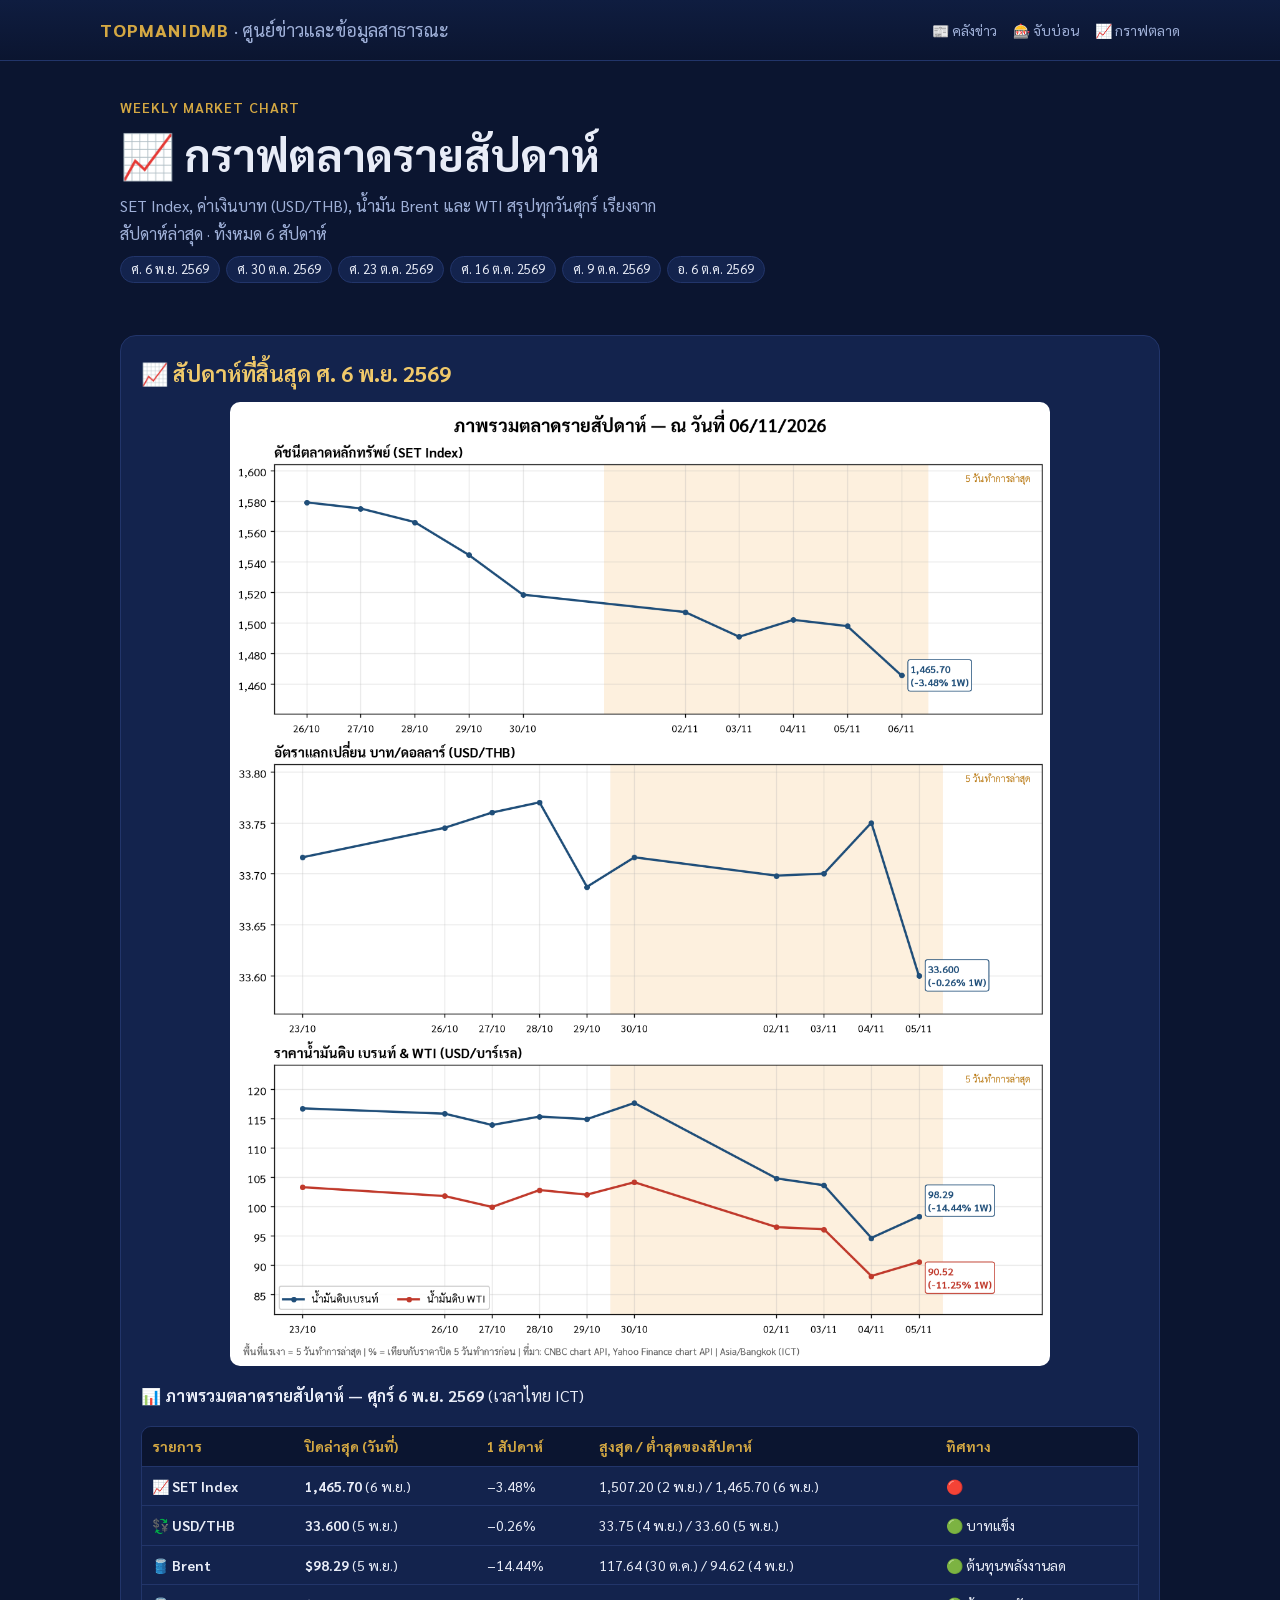
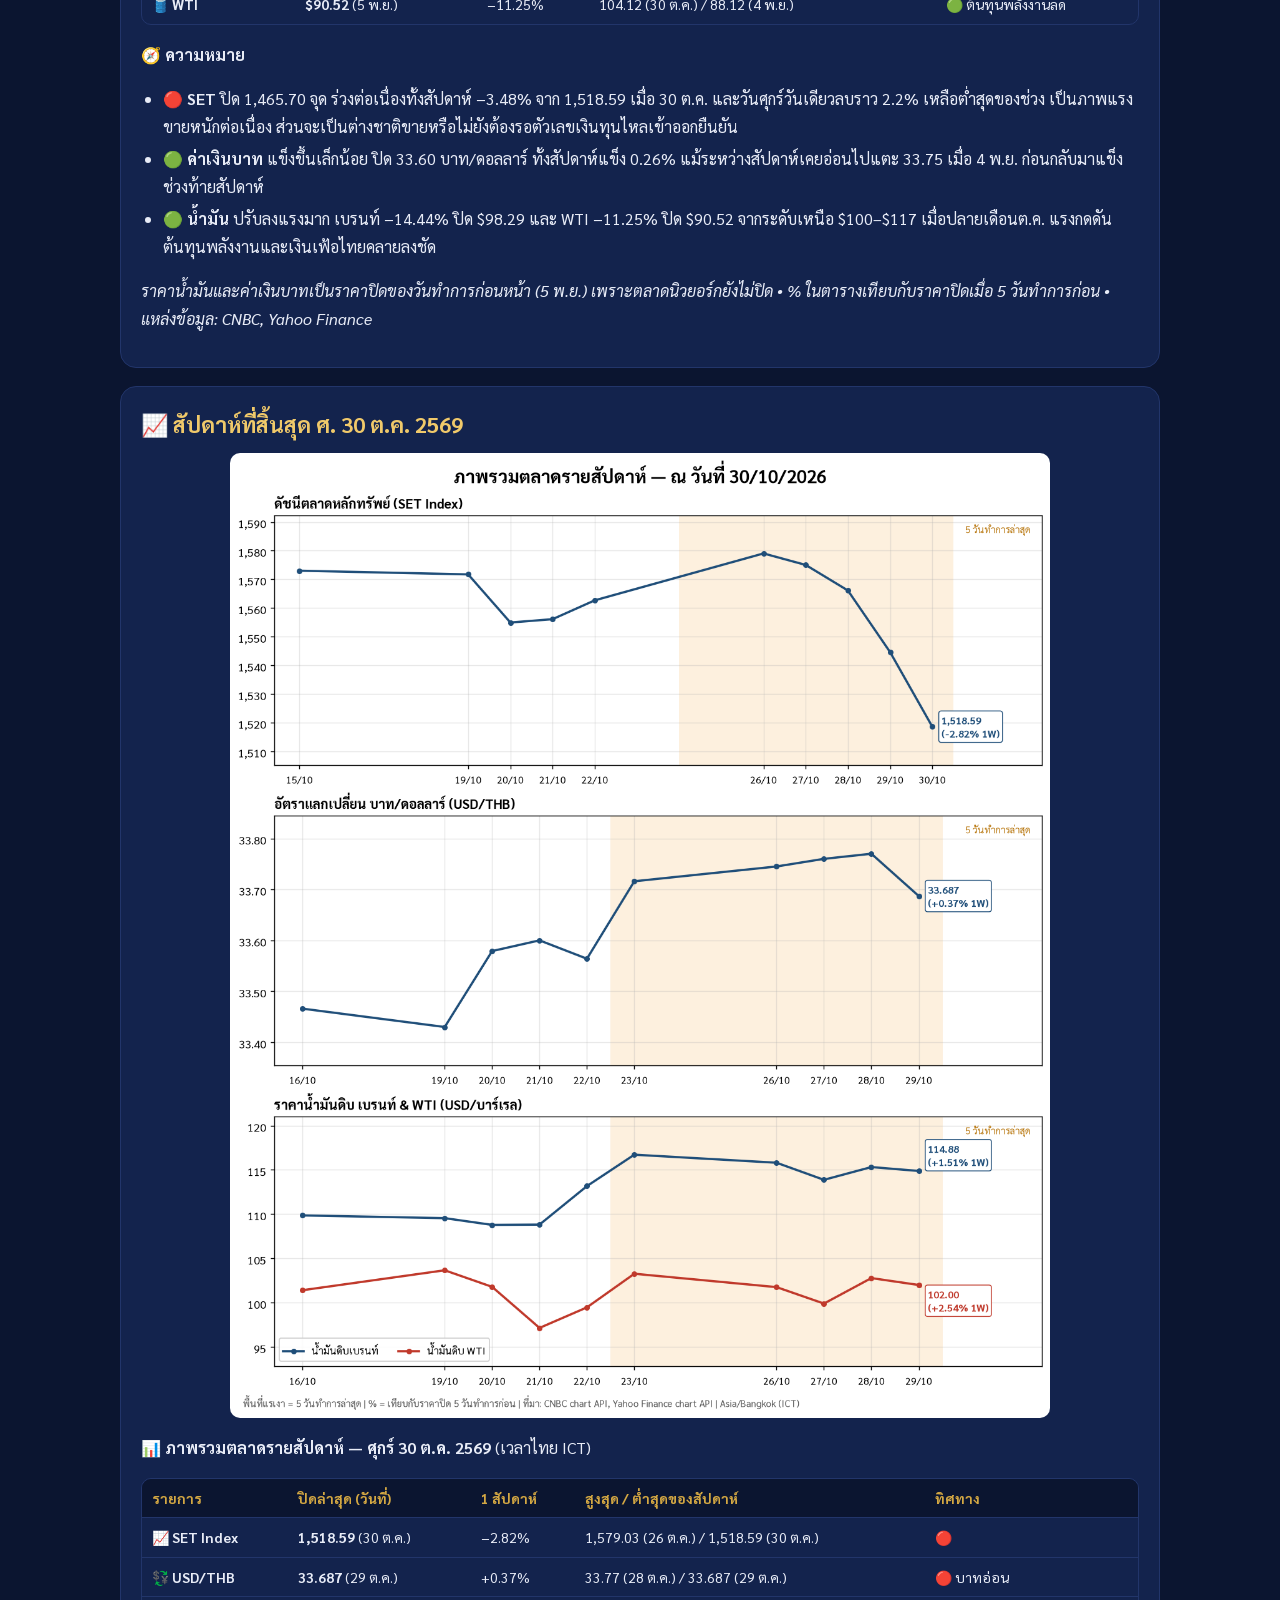
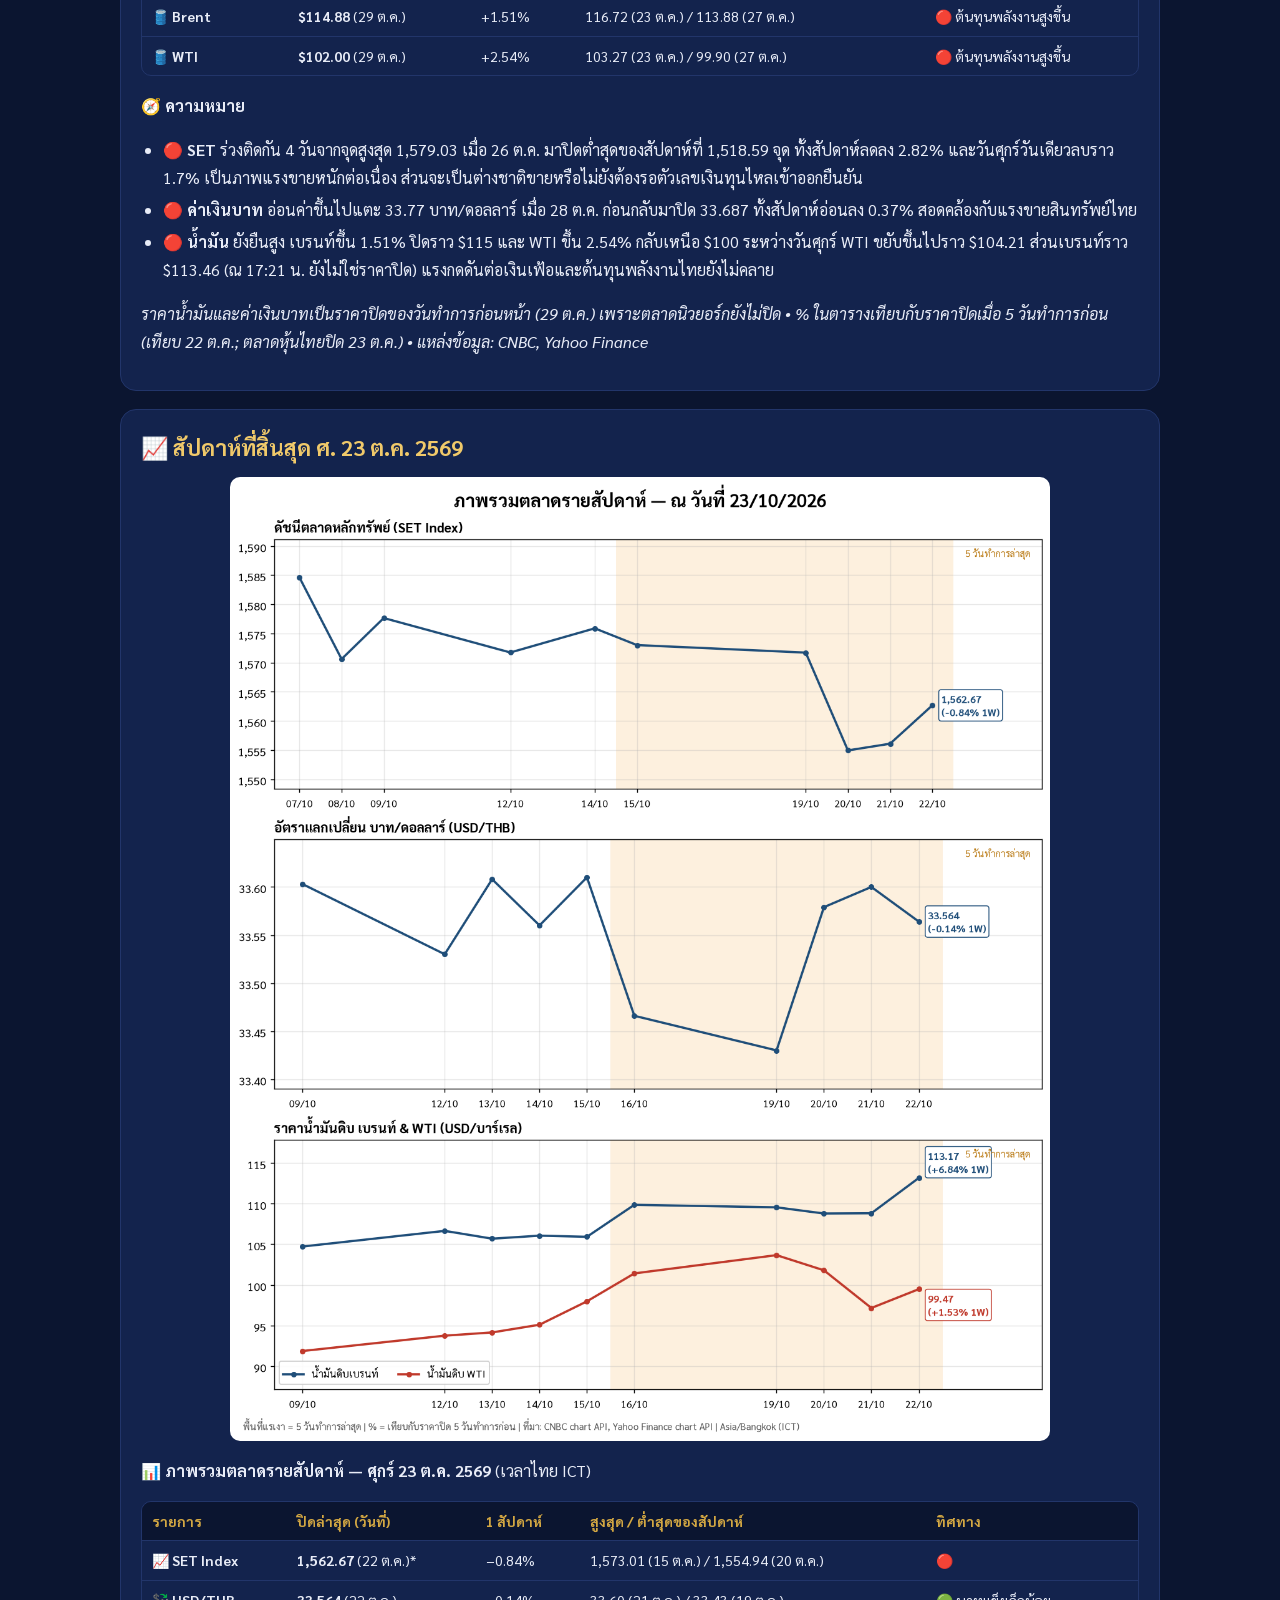
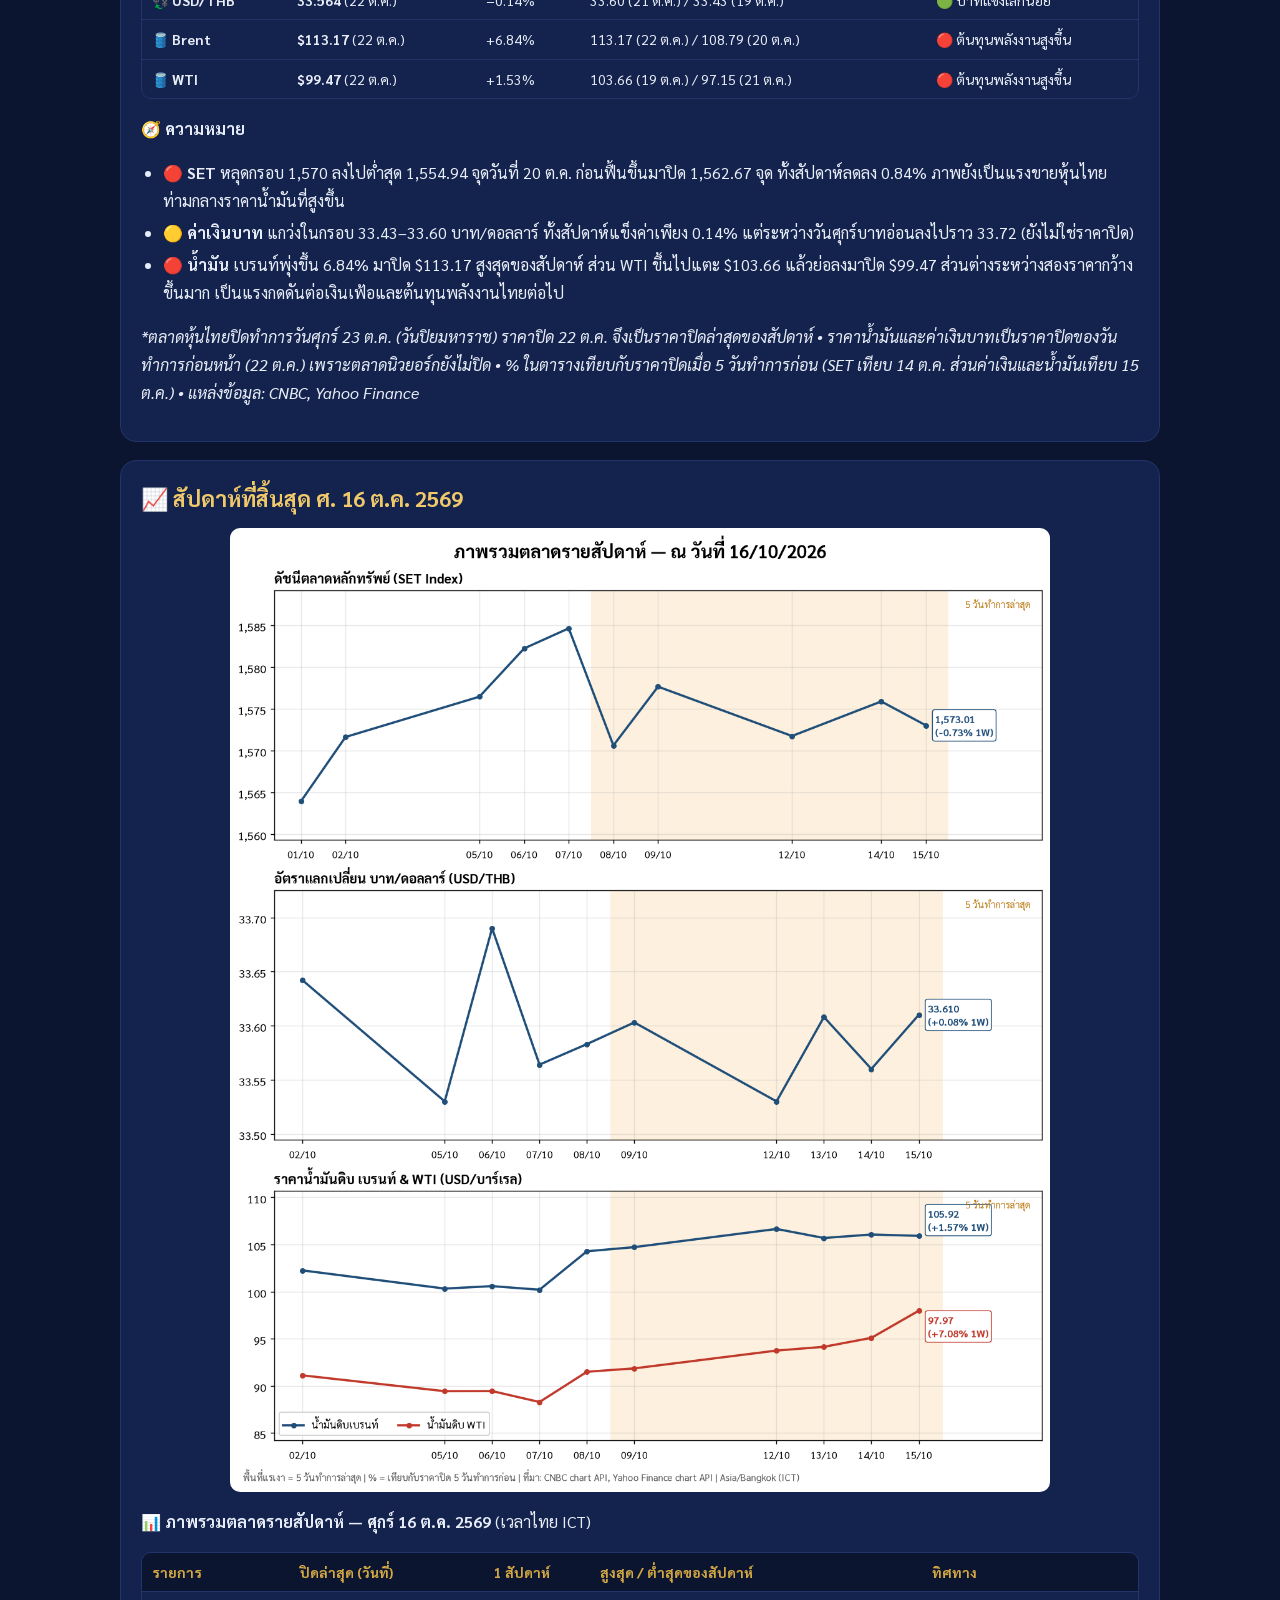
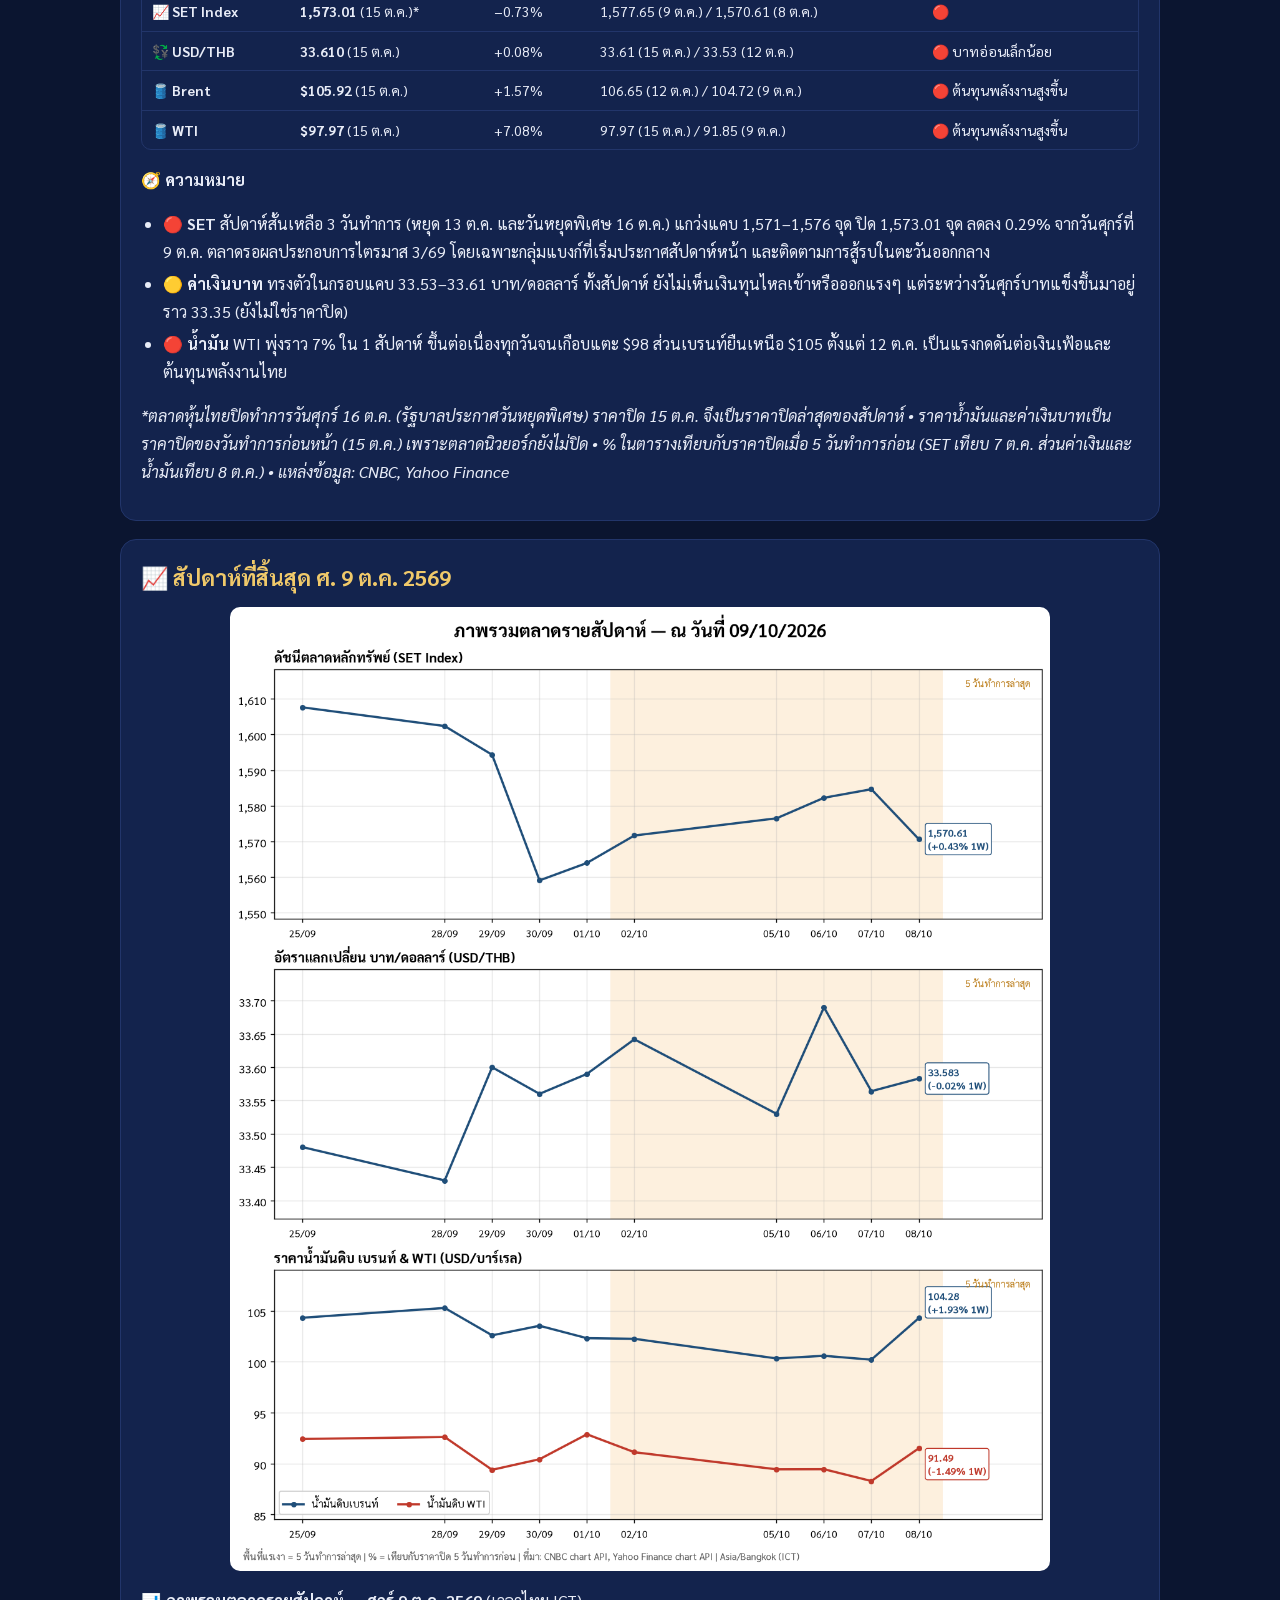
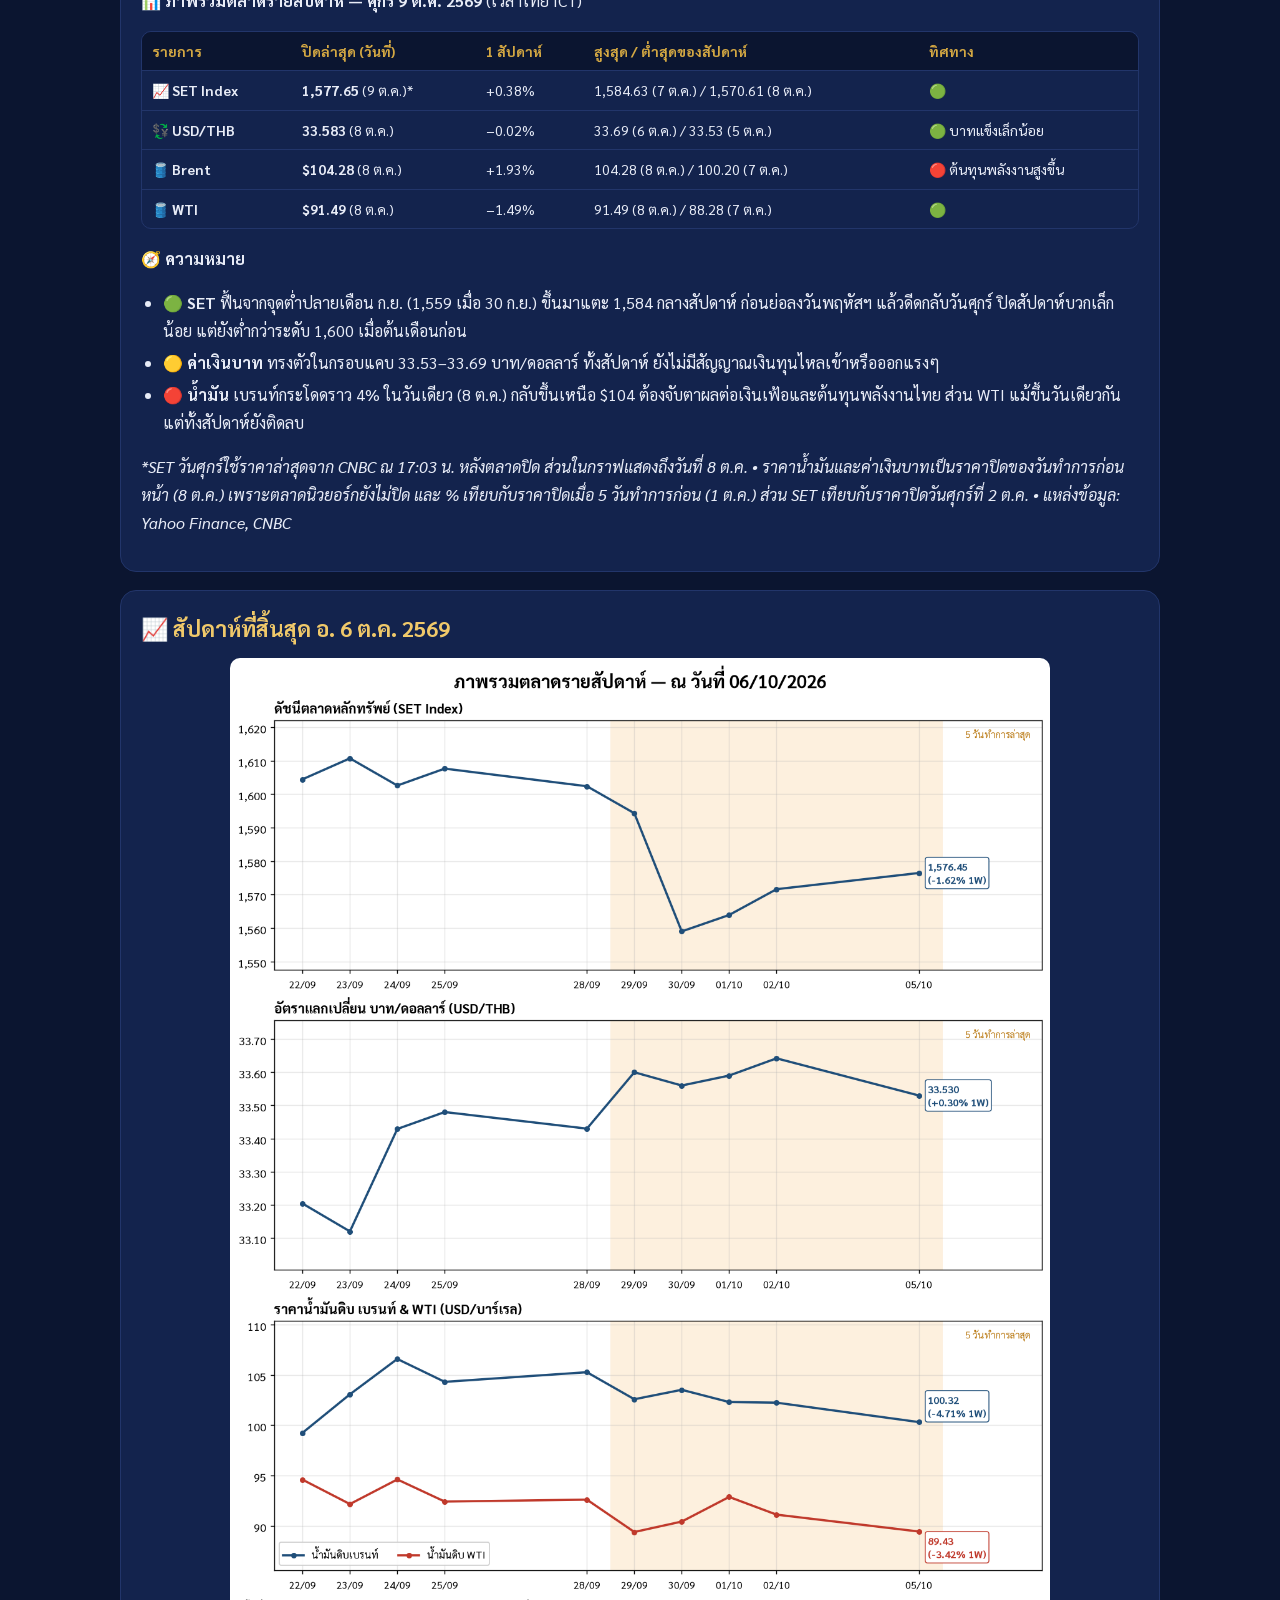
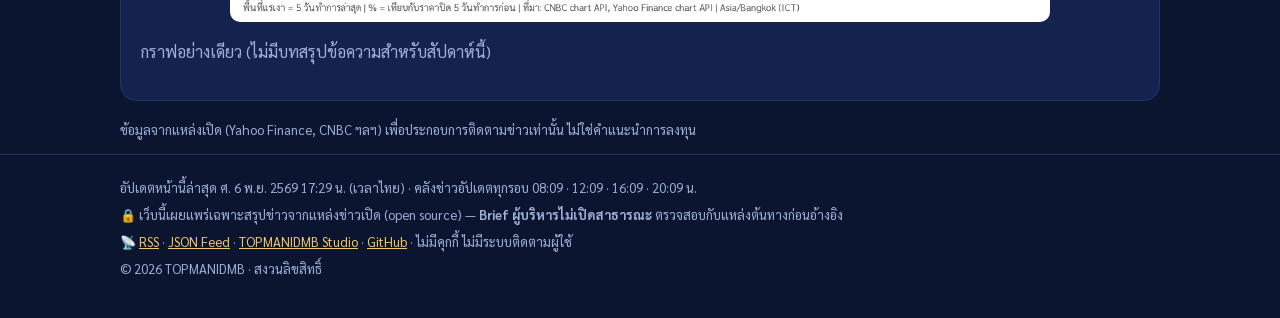
==== commit 9208964c: "hub: unpack eea062c" ====
--- a/weekly-chart/index.html
+++ b/weekly-chart/index.html
@@ -9,8 +9,16 @@
 <link href="https://fonts.googleapis.com/css2?family=Sarabun:wght@400;600;700;800&display=swap" rel="stylesheet">
 <link rel="stylesheet" href="/assets/site.css"></head><body><header class="top"><div class="wrap bar"><a class="logo" href="/">TOPMANIDMB <span>· ศูนย์ข่าวและข้อมูลสาธารณะ</span></a>
 <nav><a href="/groknews-archive/">📰 คลังข่าว</a><a href="/groknews-archive/?cat=raid">🎰 จับบ่อน</a><a href="/weekly-chart/">📈 กราฟตลาด</a></nav></div></header><main class="wrap">
-<section class="hero"><div class="kick">WEEKLY MARKET CHART</div><h1>📈 กราฟตลาดรายสัปดาห์</h1><p class="lead">SET Index, ค่าเงินบาท (USD/THB), น้ำมัน Brent และ WTI สรุปทุกวันศุกร์ เรียงจากสัปดาห์ล่าสุด · ทั้งหมด 4 สัปดาห์</p>
-<nav class="toc"><a href="#w-2026-10-23">ศ. 23 ต.ค. 2569</a><a href="#w-2026-10-16">ศ. 16 ต.ค. 2569</a><a href="#w-2026-10-09">ศ. 9 ต.ค. 2569</a><a href="#w-2026-10-06">อ. 6 ต.ค. 2569</a></nav></section><section class="chart" id="w-2026-10-23"><h2>📈 สัปดาห์ที่สิ้นสุด ศ. 23 ต.ค. 2569</h2><a href="weekly_2026-10-23.png"><img src="weekly_2026-10-23.png" alt="กราฟตลาดรายสัปดาห์ ศ. 23 ต.ค. 2569" loading="eager" width="1315" height="1546"></a><p>📊 <b>ภาพรวมตลาดรายสัปดาห์ — ศุกร์ 23 ต.ค. 2569</b> (เวลาไทย ICT)</p>
+<section class="hero"><div class="kick">WEEKLY MARKET CHART</div><h1>📈 กราฟตลาดรายสัปดาห์</h1><p class="lead">SET Index, ค่าเงินบาท (USD/THB), น้ำมัน Brent และ WTI สรุปทุกวันศุกร์ เรียงจากสัปดาห์ล่าสุด · ทั้งหมด 6 สัปดาห์</p>
+<nav class="toc"><a href="#w-2026-11-06">ศ. 6 พ.ย. 2569</a><a href="#w-2026-10-30">ศ. 30 ต.ค. 2569</a><a href="#w-2026-10-23">ศ. 23 ต.ค. 2569</a><a href="#w-2026-10-16">ศ. 16 ต.ค. 2569</a><a href="#w-2026-10-09">ศ. 9 ต.ค. 2569</a><a href="#w-2026-10-06">อ. 6 ต.ค. 2569</a></nav></section><section class="chart" id="w-2026-11-06"><h2>📈 สัปดาห์ที่สิ้นสุด ศ. 6 พ.ย. 2569</h2><a href="weekly_2026-11-06.png"><img src="weekly_2026-11-06.png" alt="กราฟตลาดรายสัปดาห์ ศ. 6 พ.ย. 2569" loading="eager" width="1315" height="1546"></a><p>📊 <b>ภาพรวมตลาดรายสัปดาห์ — ศุกร์ 6 พ.ย. 2569</b> (เวลาไทย ICT)</p>
+<div class="tw"><table><thead><tr><th>รายการ</th><th>ปิดล่าสุด (วันที่)</th><th>1 สัปดาห์</th><th>สูงสุด / ต่ำสุดของสัปดาห์</th><th>ทิศทาง</th></tr></thead><tbody><tr><td>📈 <b>SET Index</b></td><td><b>1,465.70</b> (6 พ.ย.)</td><td>−3.48%</td><td>1,507.20 (2 พ.ย.) / 1,465.70 (6 พ.ย.)</td><td>🔴</td></tr><tr><td>💱 <b>USD/THB</b></td><td><b>33.600</b> (5 พ.ย.)</td><td>−0.26%</td><td>33.75 (4 พ.ย.) / 33.60 (5 พ.ย.)</td><td>🟢 บาทแข็ง</td></tr><tr><td>🛢️ <b>Brent</b></td><td><b>$98.29</b> (5 พ.ย.)</td><td>−14.44%</td><td>117.64 (30 ต.ค.) / 94.62 (4 พ.ย.)</td><td>🟢 ต้นทุนพลังงานลด</td></tr><tr><td>🛢️ <b>WTI</b></td><td><b>$90.52</b> (5 พ.ย.)</td><td>−11.25%</td><td>104.12 (30 ต.ค.) / 88.12 (4 พ.ย.)</td><td>🟢 ต้นทุนพลังงานลด</td></tr></tbody></table></div>
+<p>🧭 <b>ความหมาย</b></p>
+<ul><li>🔴 <b>SET</b> ปิด 1,465.70 จุด ร่วงต่อเนื่องทั้งสัปดาห์ −3.48% จาก 1,518.59 เมื่อ 30 ต.ค. และวันศุกร์วันเดียวลบราว 2.2% เหลือต่ำสุดของช่วง เป็นภาพแรงขายหนักต่อเนื่อง ส่วนจะเป็นต่างชาติขายหรือไม่ยังต้องรอตัวเลขเงินทุนไหลเข้าออกยืนยัน</li><li>🟢 <b>ค่าเงินบาท</b> แข็งขึ้นเล็กน้อย ปิด 33.60 บาท/ดอลลาร์ ทั้งสัปดาห์แข็ง 0.26% แม้ระหว่างสัปดาห์เคยอ่อนไปแตะ 33.75 เมื่อ 4 พ.ย. ก่อนกลับมาแข็งช่วงท้ายสัปดาห์</li><li>🟢 <b>น้ำมัน</b> ปรับลงแรงมาก เบรนท์ −14.44% ปิด $98.29 และ WTI −11.25% ปิด $90.52 จากระดับเหนือ $100–$117 เมื่อปลายเดือนต.ค. แรงกดดันต้นทุนพลังงานและเงินเฟ้อไทยคลายลงชัด</li></ul>
+<p><i>ราคาน้ำมันและค่าเงินบาทเป็นราคาปิดของวันทำการก่อนหน้า (5 พ.ย.) เพราะตลาดนิวยอร์กยังไม่ปิด • % ในตารางเทียบกับราคาปิดเมื่อ 5 วันทำการก่อน • แหล่งข้อมูล: CNBC, Yahoo Finance</i></p></section><section class="chart" id="w-2026-10-30"><h2>📈 สัปดาห์ที่สิ้นสุด ศ. 30 ต.ค. 2569</h2><a href="weekly_2026-10-30.png"><img src="weekly_2026-10-30.png" alt="กราฟตลาดรายสัปดาห์ ศ. 30 ต.ค. 2569" loading="lazy" width="1315" height="1546"></a><p>📊 <b>ภาพรวมตลาดรายสัปดาห์ — ศุกร์ 30 ต.ค. 2569</b> (เวลาไทย ICT)</p>
+<div class="tw"><table><thead><tr><th>รายการ</th><th>ปิดล่าสุด (วันที่)</th><th>1 สัปดาห์</th><th>สูงสุด / ต่ำสุดของสัปดาห์</th><th>ทิศทาง</th></tr></thead><tbody><tr><td>📈 <b>SET Index</b></td><td><b>1,518.59</b> (30 ต.ค.)</td><td>−2.82%</td><td>1,579.03 (26 ต.ค.) / 1,518.59 (30 ต.ค.)</td><td>🔴</td></tr><tr><td>💱 <b>USD/THB</b></td><td><b>33.687</b> (29 ต.ค.)</td><td>+0.37%</td><td>33.77 (28 ต.ค.) / 33.687 (29 ต.ค.)</td><td>🔴 บาทอ่อน</td></tr><tr><td>🛢️ <b>Brent</b></td><td><b>$114.88</b> (29 ต.ค.)</td><td>+1.51%</td><td>116.72 (23 ต.ค.) / 113.88 (27 ต.ค.)</td><td>🔴 ต้นทุนพลังงานสูงขึ้น</td></tr><tr><td>🛢️ <b>WTI</b></td><td><b>$102.00</b> (29 ต.ค.)</td><td>+2.54%</td><td>103.27 (23 ต.ค.) / 99.90 (27 ต.ค.)</td><td>🔴 ต้นทุนพลังงานสูงขึ้น</td></tr></tbody></table></div>
+<p>🧭 <b>ความหมาย</b></p>
+<ul><li>🔴 <b>SET</b> ร่วงติดกัน 4 วันจากจุดสูงสุด 1,579.03 เมื่อ 26 ต.ค. มาปิดต่ำสุดของสัปดาห์ที่ 1,518.59 จุด ทั้งสัปดาห์ลดลง 2.82% และวันศุกร์วันเดียวลบราว 1.7% เป็นภาพแรงขายหนักต่อเนื่อง ส่วนจะเป็นต่างชาติขายหรือไม่ยังต้องรอตัวเลขเงินทุนไหลเข้าออกยืนยัน</li><li>🔴 <b>ค่าเงินบาท</b> อ่อนค่าขึ้นไปแตะ 33.77 บาท/ดอลลาร์ เมื่อ 28 ต.ค. ก่อนกลับมาปิด 33.687 ทั้งสัปดาห์อ่อนลง 0.37% สอดคล้องกับแรงขายสินทรัพย์ไทย</li><li>🔴 <b>น้ำมัน</b> ยังยืนสูง เบรนท์ขึ้น 1.51% ปิดราว $115 และ WTI ขึ้น 2.54% กลับเหนือ $100 ระหว่างวันศุกร์ WTI ขยับขึ้นไปราว $104.21 ส่วนเบรนท์ราว $113.46 (ณ 17:21 น. ยังไม่ใช่ราคาปิด) แรงกดดันต่อเงินเฟ้อและต้นทุนพลังงานไทยยังไม่คลาย</li></ul>
+<p><i>ราคาน้ำมันและค่าเงินบาทเป็นราคาปิดของวันทำการก่อนหน้า (29 ต.ค.) เพราะตลาดนิวยอร์กยังไม่ปิด • % ในตารางเทียบกับราคาปิดเมื่อ 5 วันทำการก่อน (เทียบ 22 ต.ค.; ตลาดหุ้นไทยปิด 23 ต.ค.) • แหล่งข้อมูล: CNBC, Yahoo Finance</i></p></section><section class="chart" id="w-2026-10-23"><h2>📈 สัปดาห์ที่สิ้นสุด ศ. 23 ต.ค. 2569</h2><a href="weekly_2026-10-23.png"><img src="weekly_2026-10-23.png" alt="กราฟตลาดรายสัปดาห์ ศ. 23 ต.ค. 2569" loading="lazy" width="1315" height="1546"></a><p>📊 <b>ภาพรวมตลาดรายสัปดาห์ — ศุกร์ 23 ต.ค. 2569</b> (เวลาไทย ICT)</p>
 <div class="tw"><table><thead><tr><th>รายการ</th><th>ปิดล่าสุด (วันที่)</th><th>1 สัปดาห์</th><th>สูงสุด / ต่ำสุดของสัปดาห์</th><th>ทิศทาง</th></tr></thead><tbody><tr><td>📈 <b>SET Index</b></td><td><b>1,562.67</b> (22 ต.ค.)*</td><td>−0.84%</td><td>1,573.01 (15 ต.ค.) / 1,554.94 (20 ต.ค.)</td><td>🔴</td></tr><tr><td>💱 <b>USD/THB</b></td><td><b>33.564</b> (22 ต.ค.)</td><td>−0.14%</td><td>33.60 (21 ต.ค.) / 33.43 (19 ต.ค.)</td><td>🟢 บาทแข็งเล็กน้อย</td></tr><tr><td>🛢️ <b>Brent</b></td><td><b>$113.17</b> (22 ต.ค.)</td><td>+6.84%</td><td>113.17 (22 ต.ค.) / 108.79 (20 ต.ค.)</td><td>🔴 ต้นทุนพลังงานสูงขึ้น</td></tr><tr><td>🛢️ <b>WTI</b></td><td><b>$99.47</b> (22 ต.ค.)</td><td>+1.53%</td><td>103.66 (19 ต.ค.) / 97.15 (21 ต.ค.)</td><td>🔴 ต้นทุนพลังงานสูงขึ้น</td></tr></tbody></table></div>
 <p>🧭 <b>ความหมาย</b></p>
 <ul><li>🔴 <b>SET</b> หลุดกรอบ 1,570 ลงไปต่ำสุด 1,554.94 จุดวันที่ 20 ต.ค. ก่อนฟื้นขึ้นมาปิด 1,562.67 จุด ทั้งสัปดาห์ลดลง 0.84% ภาพยังเป็นแรงขายหุ้นไทยท่ามกลางราคาน้ำมันที่สูงขึ้น</li><li>🟡 <b>ค่าเงินบาท</b> แกว่งในกรอบ 33.43–33.60 บาท/ดอลลาร์ ทั้งสัปดาห์แข็งค่าเพียง 0.14% แต่ระหว่างวันศุกร์บาทอ่อนลงไปราว 33.72 (ยังไม่ใช่ราคาปิด)</li><li>🔴 <b>น้ำมัน</b> เบรนท์พุ่งขึ้น 6.84% มาปิด $113.17 สูงสุดของสัปดาห์ ส่วน WTI ขึ้นไปแตะ $103.66 แล้วย่อลงมาปิด $99.47 ส่วนต่างระหว่างสองราคากว้างขึ้นมาก เป็นแรงกดดันต่อเงินเฟ้อและต้นทุนพลังงานไทยต่อไป</li></ul>
@@ -24,7 +32,7 @@
 <ul><li>🟢 <b>SET</b> ฟื้นจากจุดต่ำปลายเดือน ก.ย. (1,559 เมื่อ 30 ก.ย.) ขึ้นมาแตะ 1,584 กลางสัปดาห์ ก่อนย่อลงวันพฤหัสฯ แล้วดีดกลับวันศุกร์ ปิดสัปดาห์บวกเล็กน้อย แต่ยังต่ำกว่าระดับ 1,600 เมื่อต้นเดือนก่อน</li><li>🟡 <b>ค่าเงินบาท</b> ทรงตัวในกรอบแคบ 33.53–33.69 บาท/ดอลลาร์ ทั้งสัปดาห์ ยังไม่มีสัญญาณเงินทุนไหลเข้าหรือออกแรงๆ</li><li>🔴 <b>น้ำมัน</b> เบรนท์กระโดดราว 4% ในวันเดียว (8 ต.ค.) กลับขึ้นเหนือ $104 ต้องจับตาผลต่อเงินเฟ้อและต้นทุนพลังงานไทย ส่วน WTI แม้ขึ้นวันเดียวกัน แต่ทั้งสัปดาห์ยังติดลบ</li></ul>
 <p><i>*SET วันศุกร์ใช้ราคาล่าสุดจาก CNBC ณ 17:03 น. หลังตลาดปิด ส่วนในกราฟแสดงถึงวันที่ 8 ต.ค. • ราคาน้ำมันและค่าเงินบาทเป็นราคาปิดของวันทำการก่อนหน้า (8 ต.ค.) เพราะตลาดนิวยอร์กยังไม่ปิด และ % เทียบกับราคาปิดเมื่อ 5 วันทำการก่อน (1 ต.ค.) ส่วน SET เทียบกับราคาปิดวันศุกร์ที่ 2 ต.ค. • แหล่งข้อมูล: Yahoo Finance, CNBC</i></p></section><section class="chart" id="w-2026-10-06"><h2>📈 สัปดาห์ที่สิ้นสุด อ. 6 ต.ค. 2569</h2><a href="weekly_2026-10-06.png"><img src="weekly_2026-10-06.png" alt="กราฟตลาดรายสัปดาห์ อ. 6 ต.ค. 2569" loading="lazy" width="1315" height="1546"></a><p class="muted">กราฟอย่างเดียว (ไม่มีบทสรุปข้อความสำหรับสัปดาห์นี้)</p></section>
 <p class="muted" style="font-size:13px">ข้อมูลจากแหล่งเปิด (Yahoo Finance, CNBC ฯลฯ) เพื่อประกอบการติดตามข่าวเท่านั้น ไม่ใช่คำแนะนำการลงทุน</p></main><footer class="foot"><div class="wrap">
-<p>อัปเดตหน้านี้ล่าสุด ศ. 23 ต.ค. 2569 17:30 น. (เวลาไทย) · คลังข่าวอัปเดตทุกรอบ 08:09 · 12:09 · 16:09 · 20:09 น.</p>
+<p>อัปเดตหน้านี้ล่าสุด ศ. 6 พ.ย. 2569 17:29 น. (เวลาไทย) · คลังข่าวอัปเดตทุกรอบ 08:09 · 12:09 · 16:09 · 20:09 น.</p>
 <p>🔒 เว็บนี้เผยแพร่เฉพาะสรุปข่าวจากแหล่งข่าวเปิด (open source) — <b>Brief ผู้บริหารไม่เปิดสาธารณะ</b> ตรวจสอบกับแหล่งต้นทางก่อนอ้างอิง</p>
 <p>📡 <a href="/groknews-archive/feed.xml">RSS</a> · <a href="/groknews-archive/feed.json">JSON Feed</a> · <a href="/studio/">TOPMANIDMB Studio</a> · <a href="https://github.com/Topman3579">GitHub</a> · ไม่มีคุกกี้ ไม่มีระบบติดตามผู้ใช้</p>
 <p>© 2026 TOPMANIDMB · สงวนลิขสิทธิ์</p></div></footer></body></html>
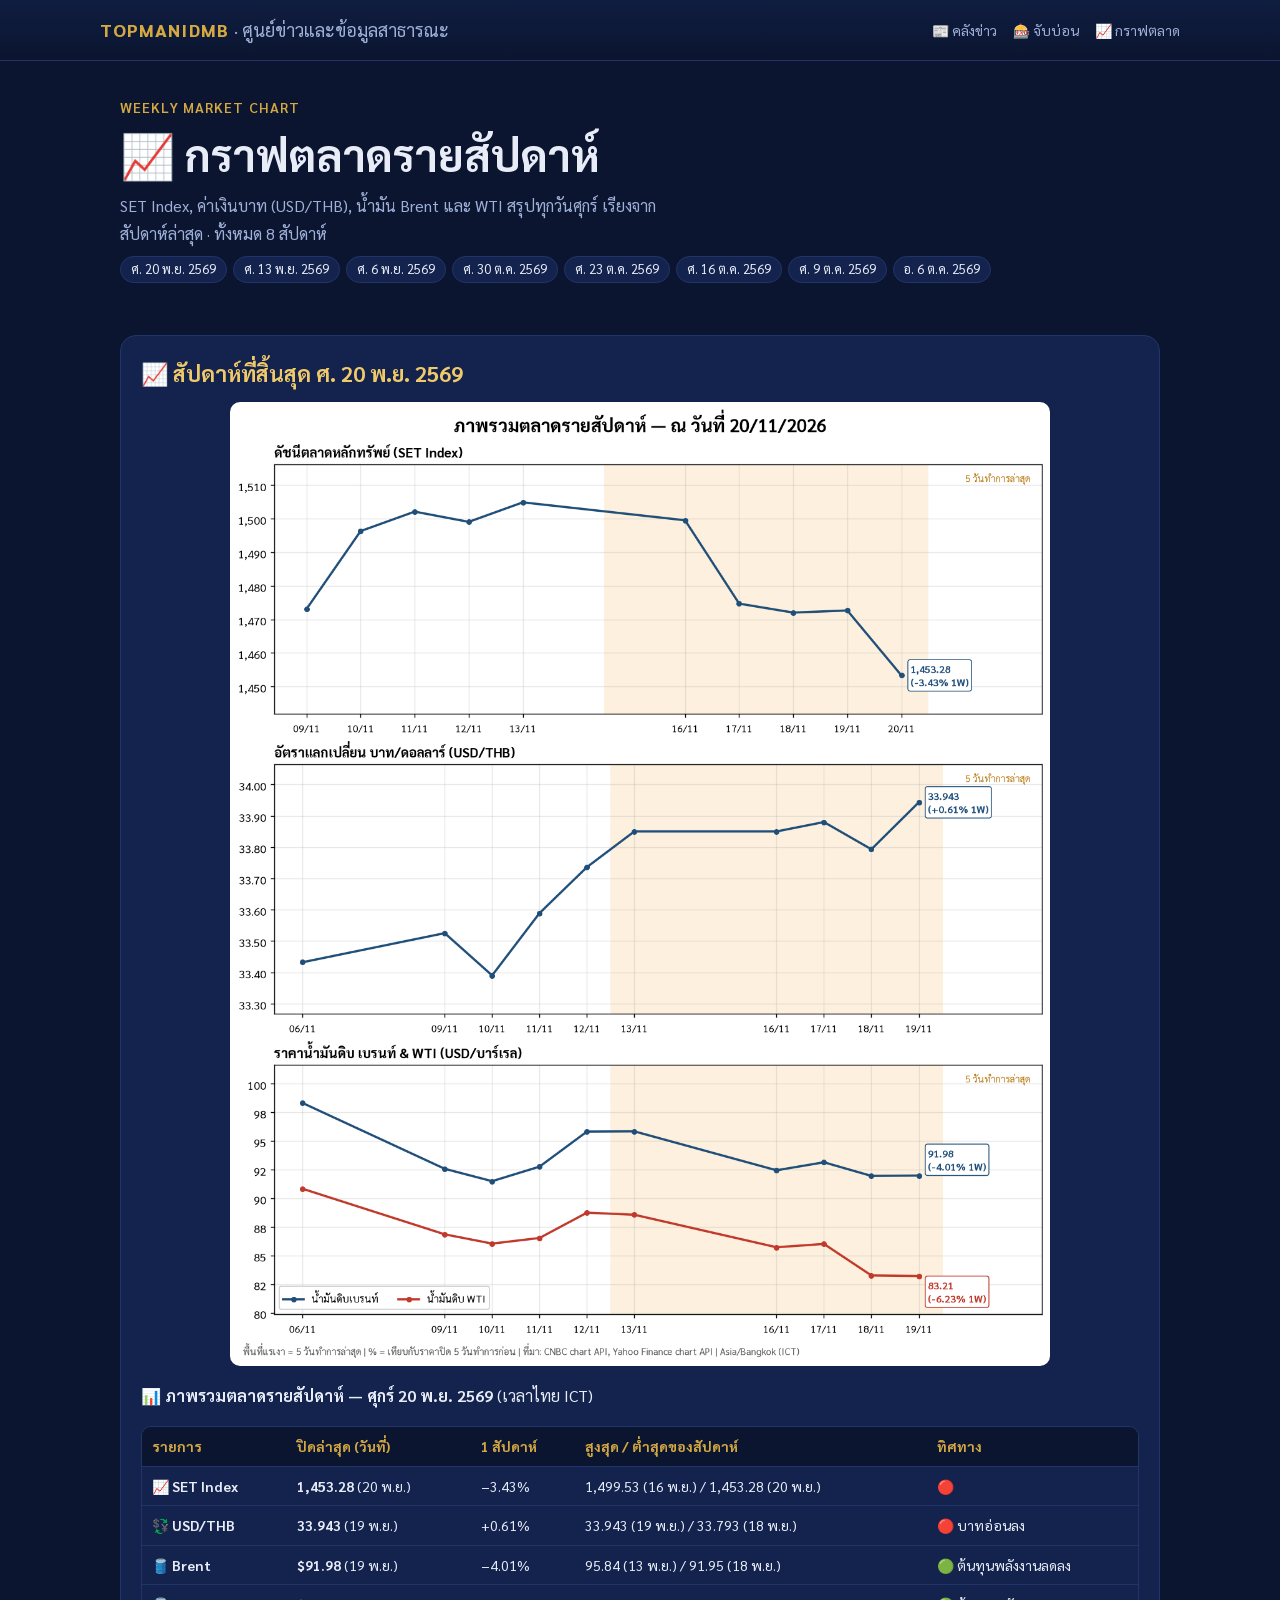
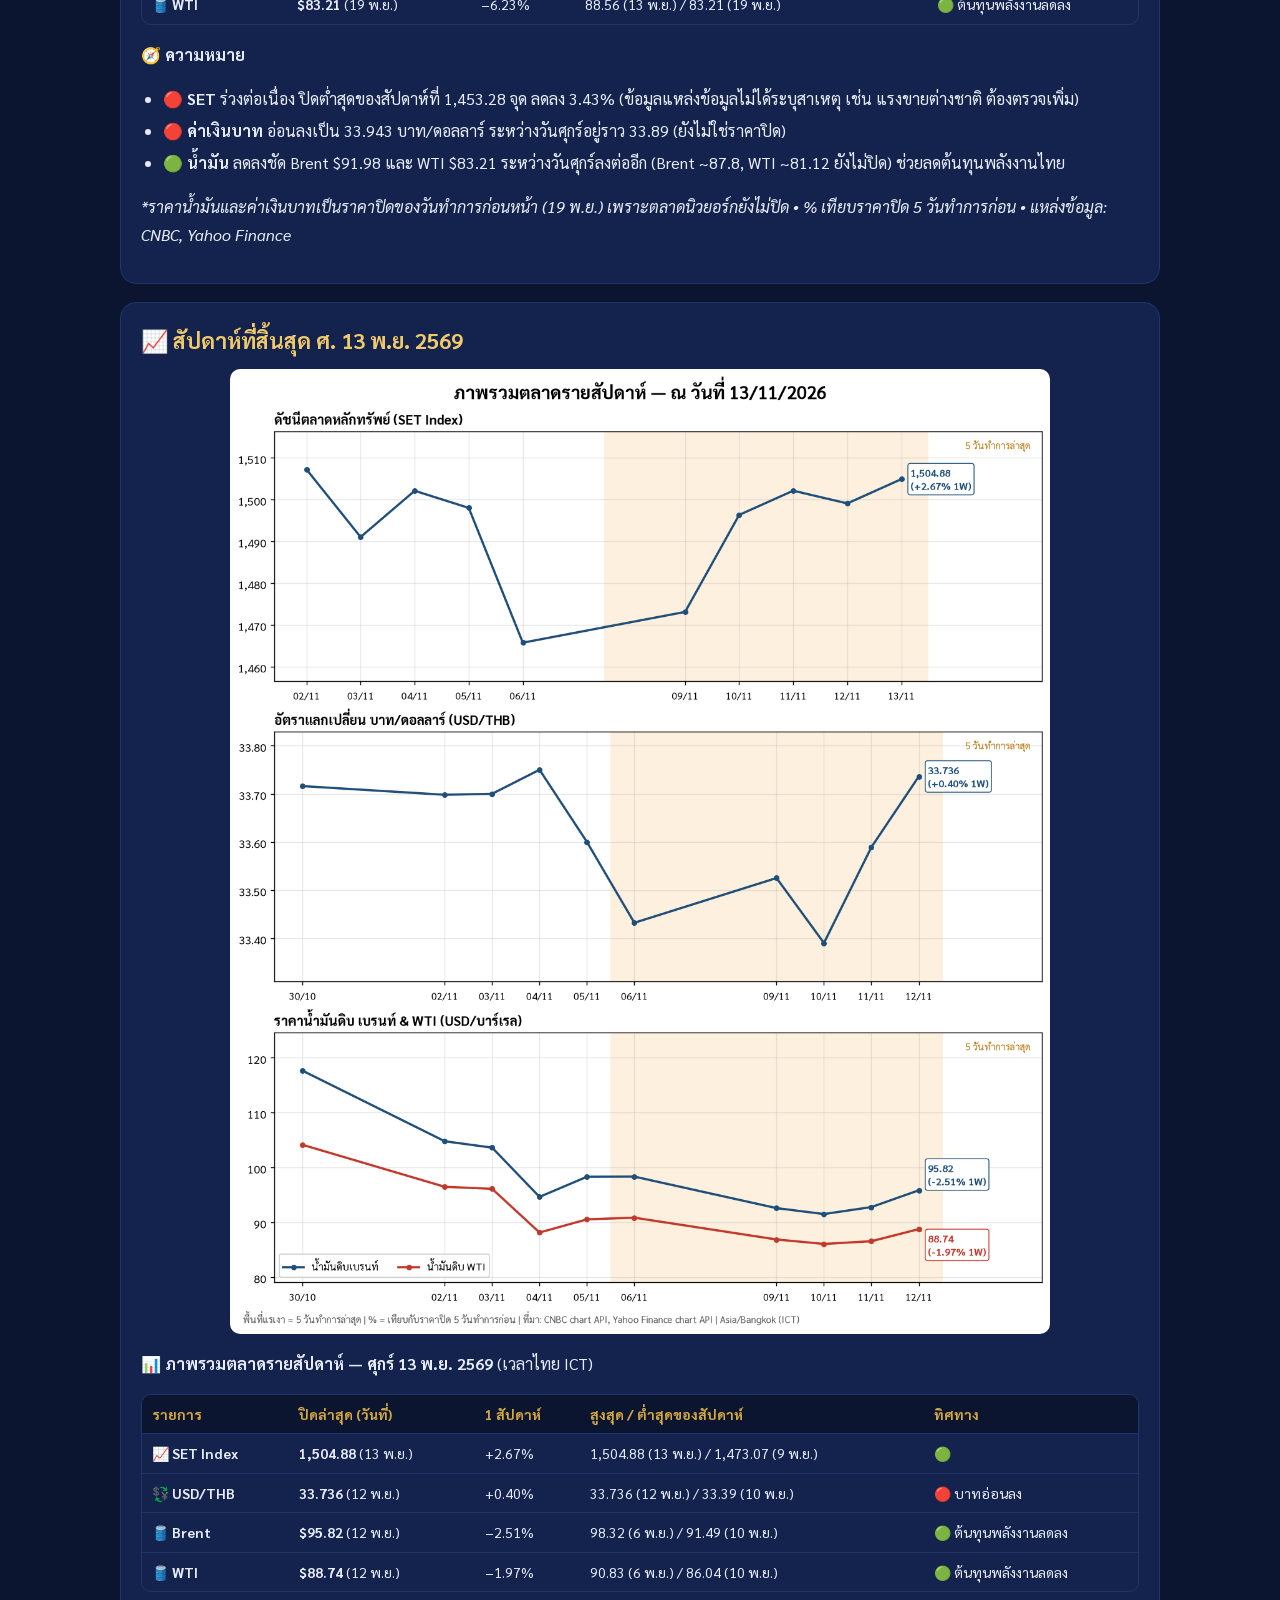
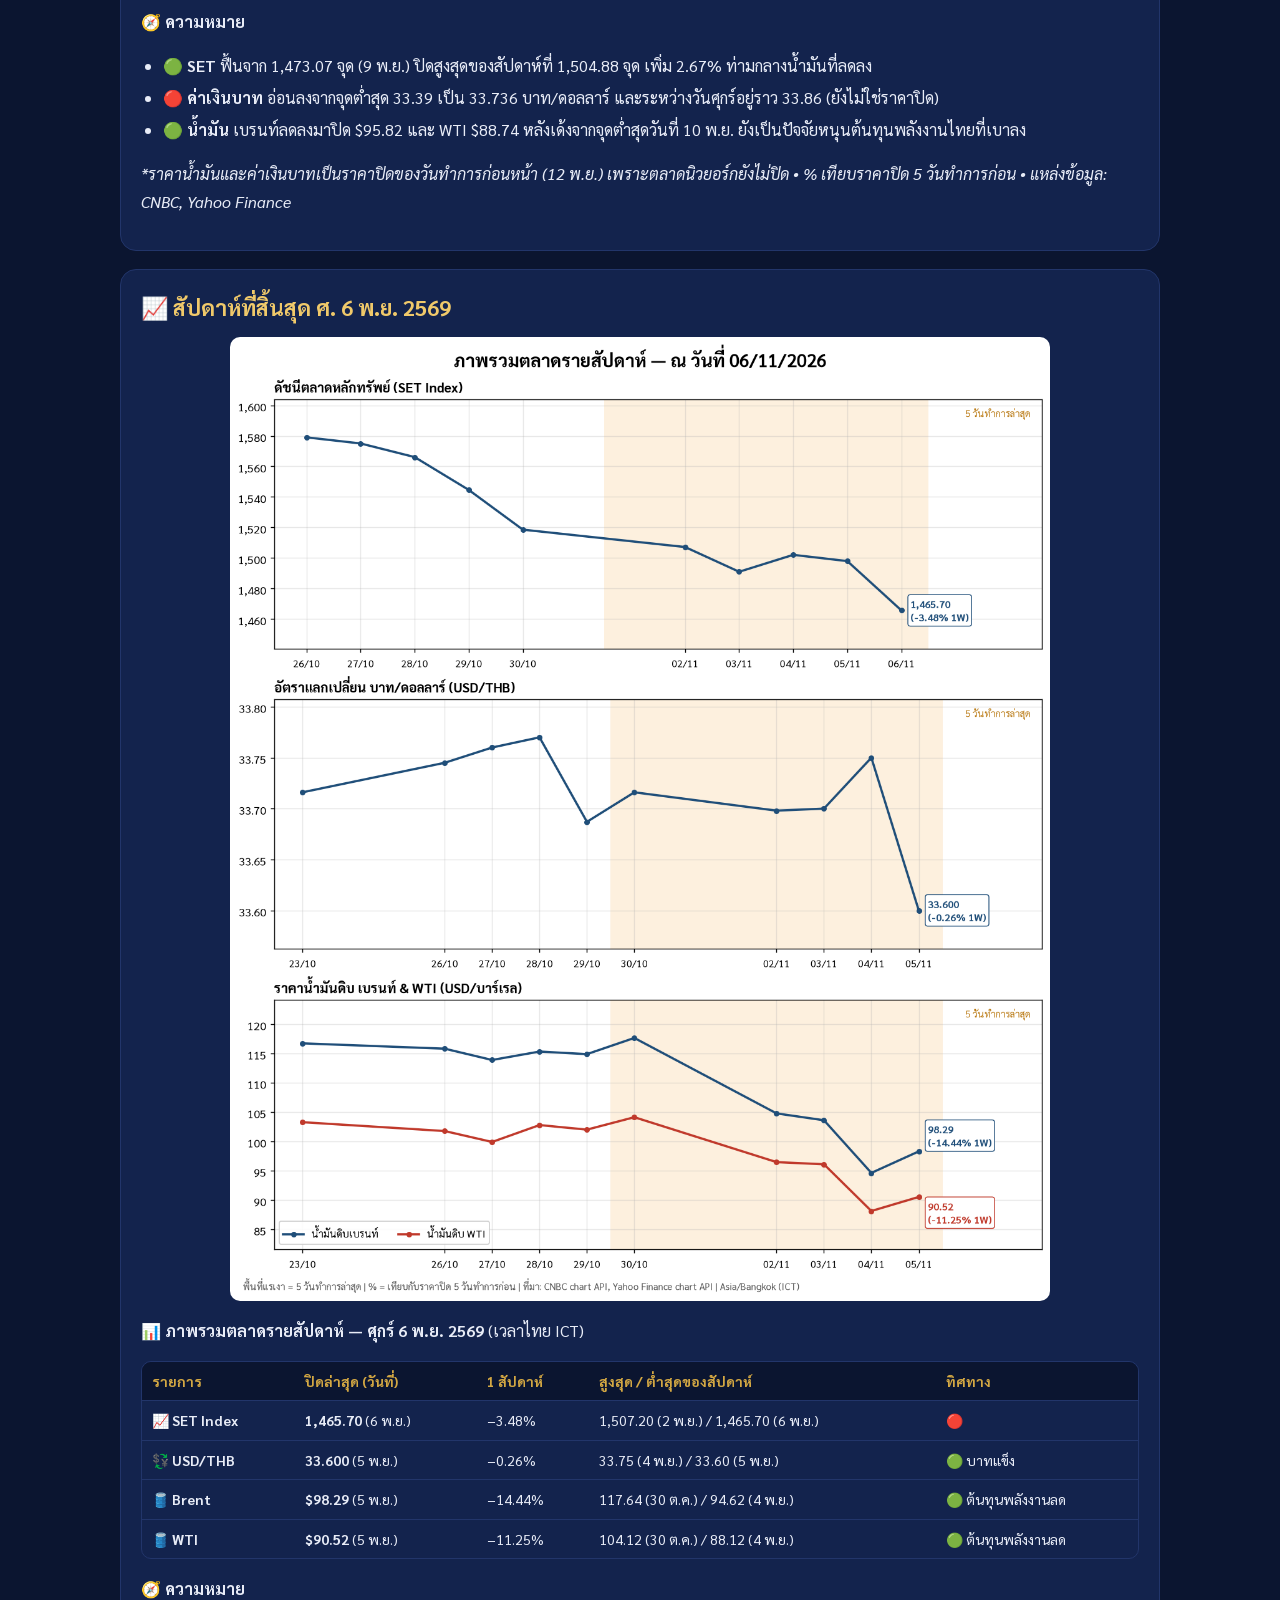
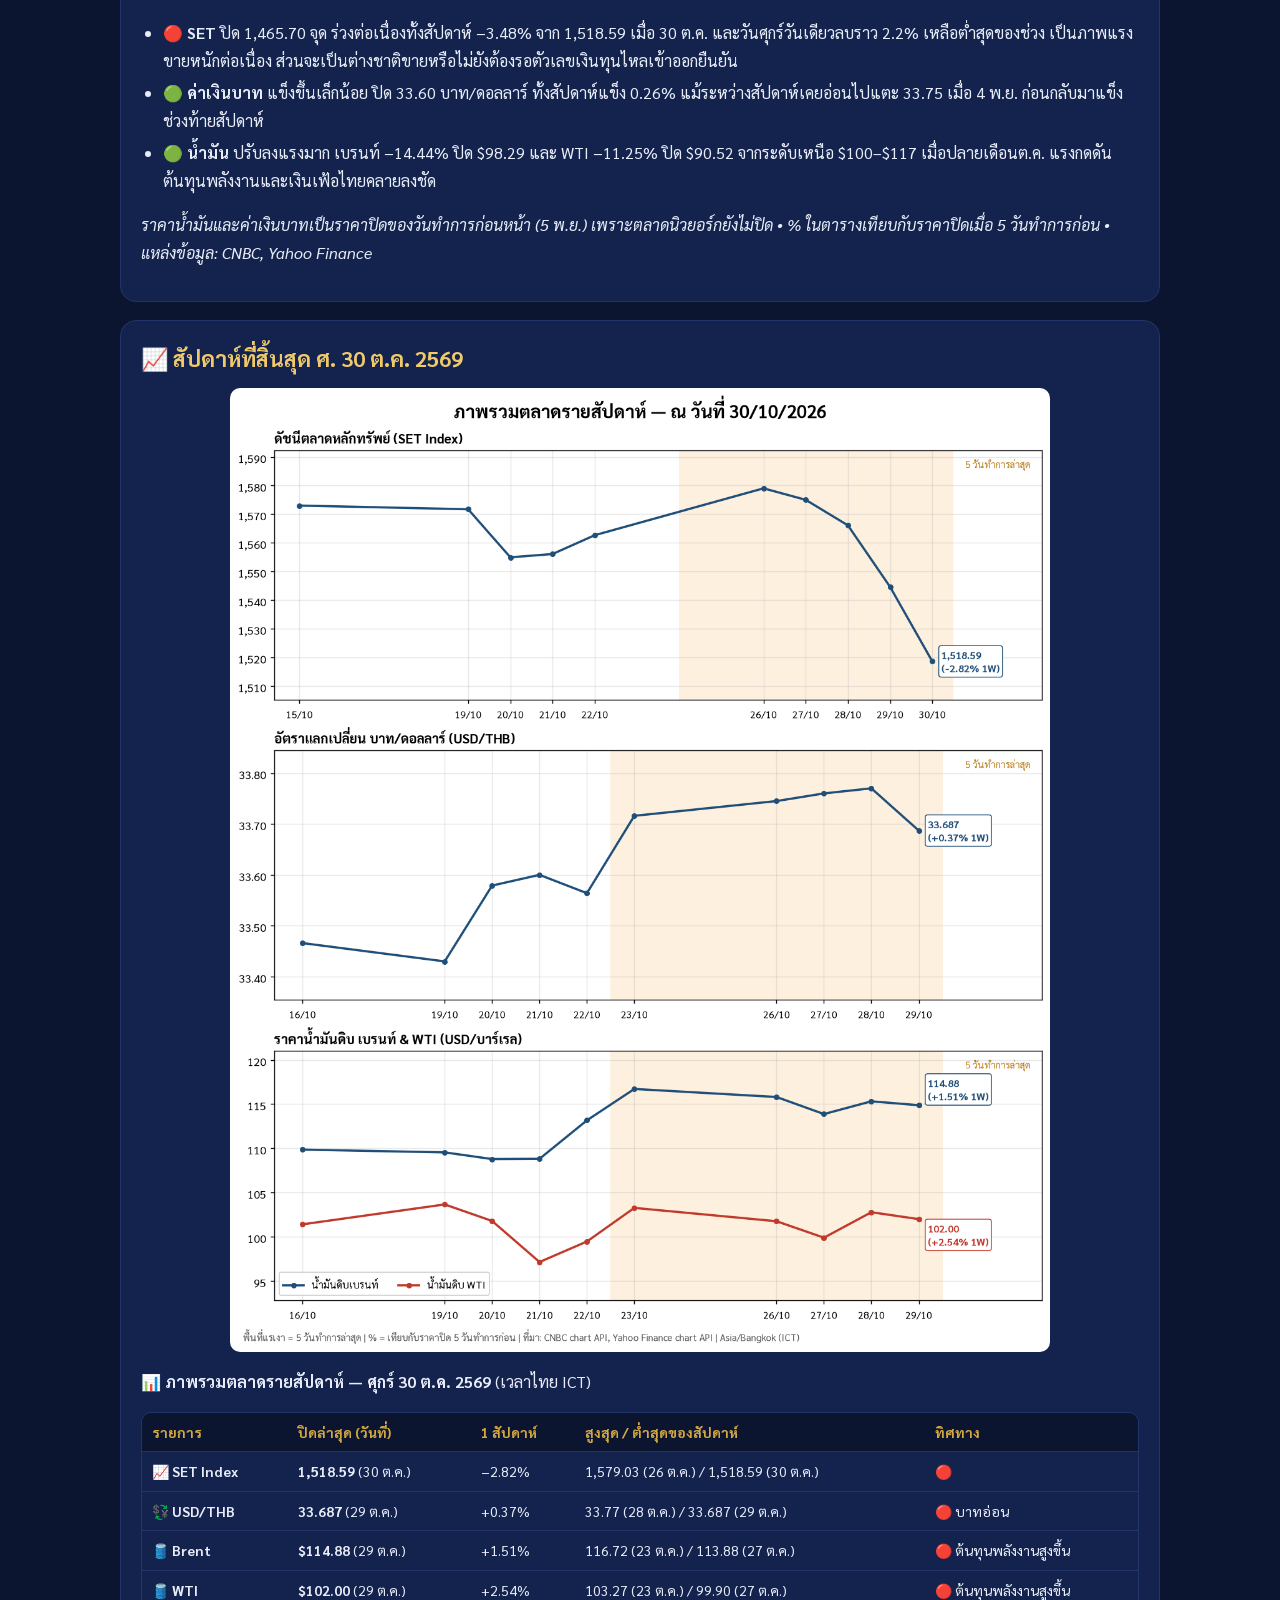
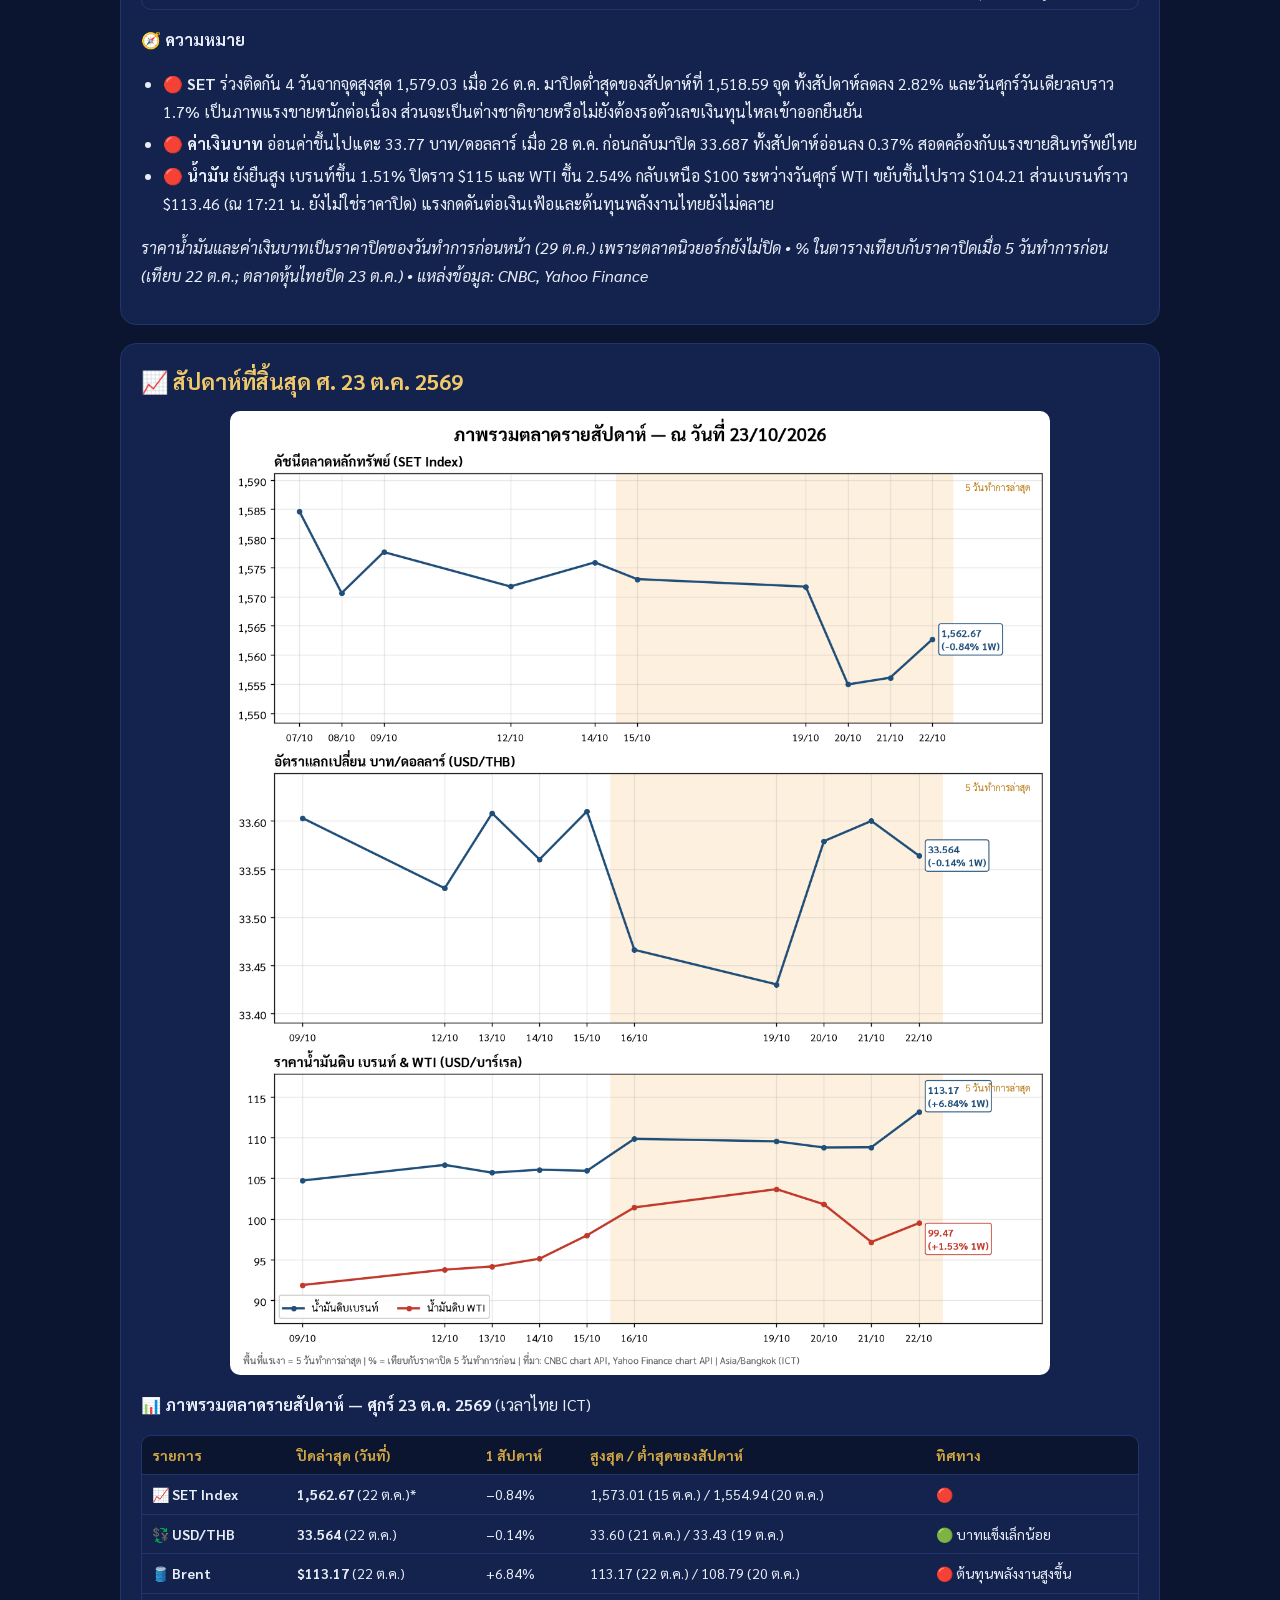
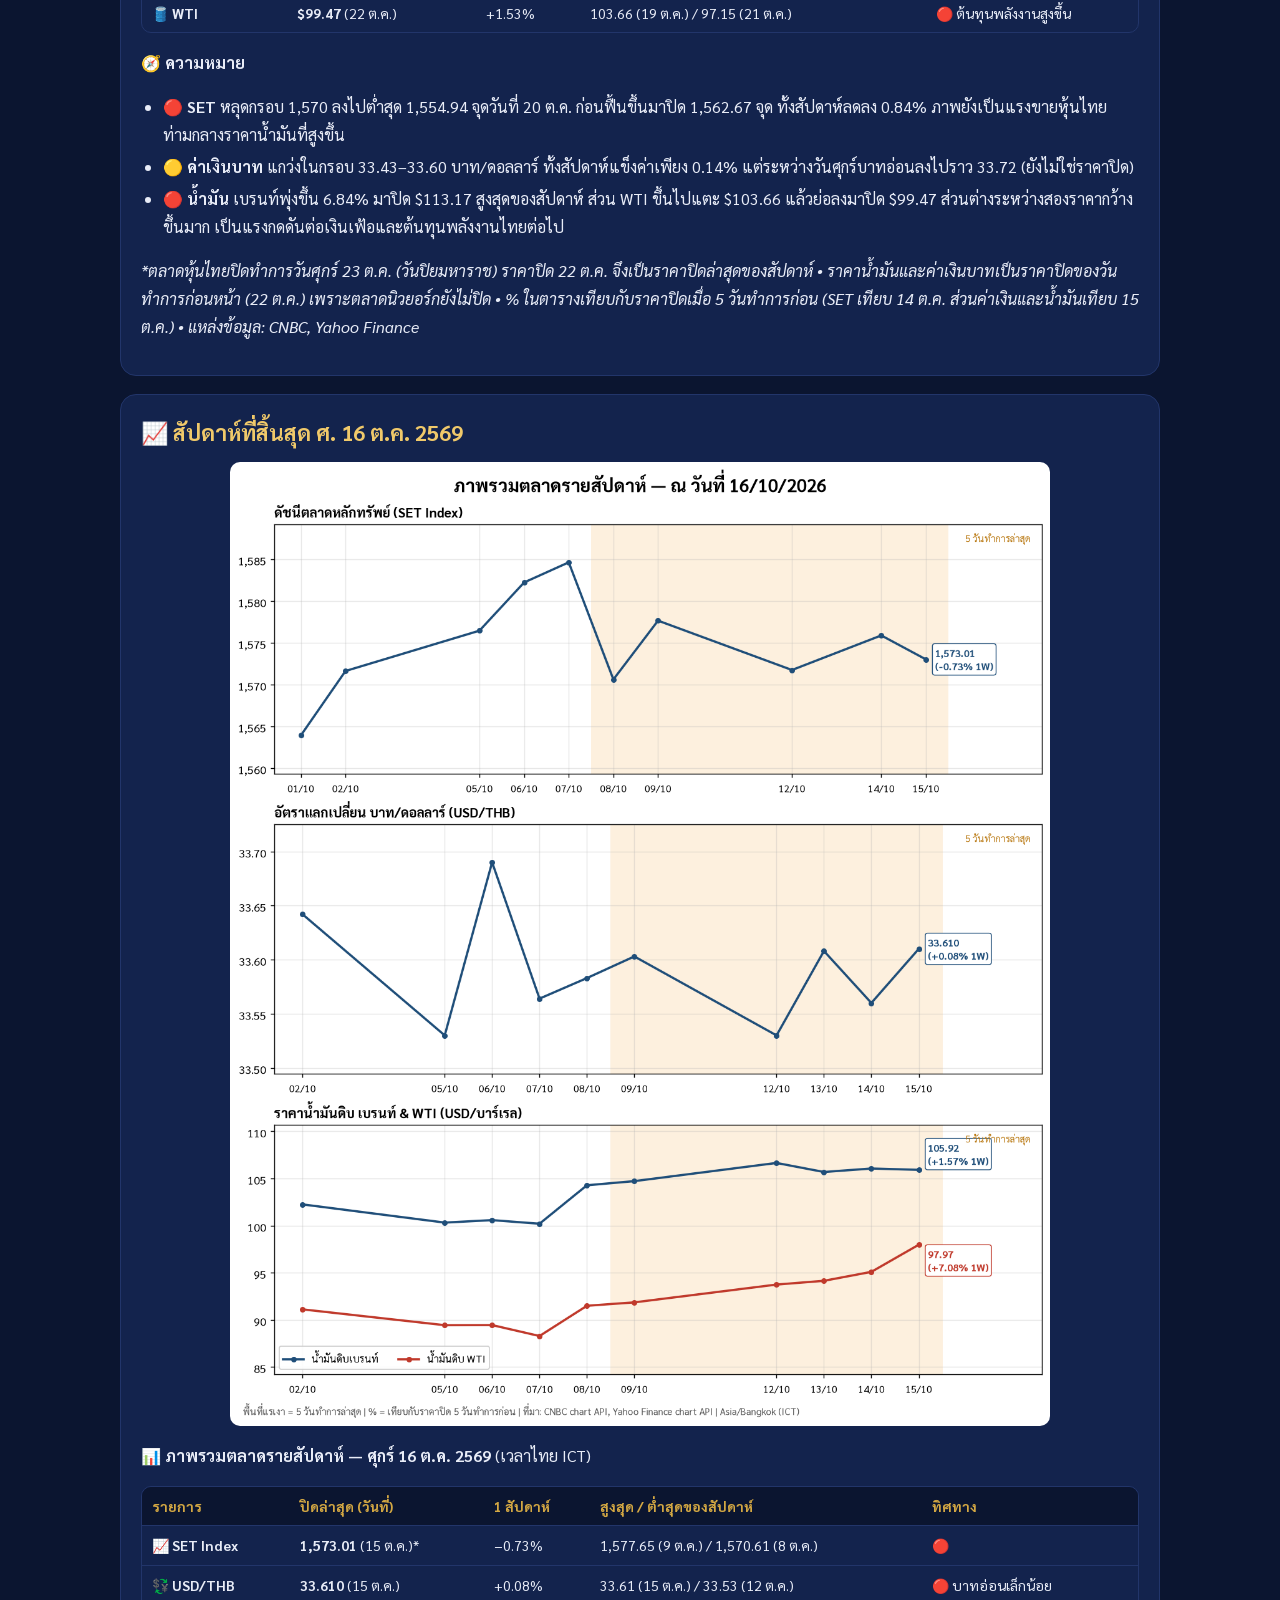
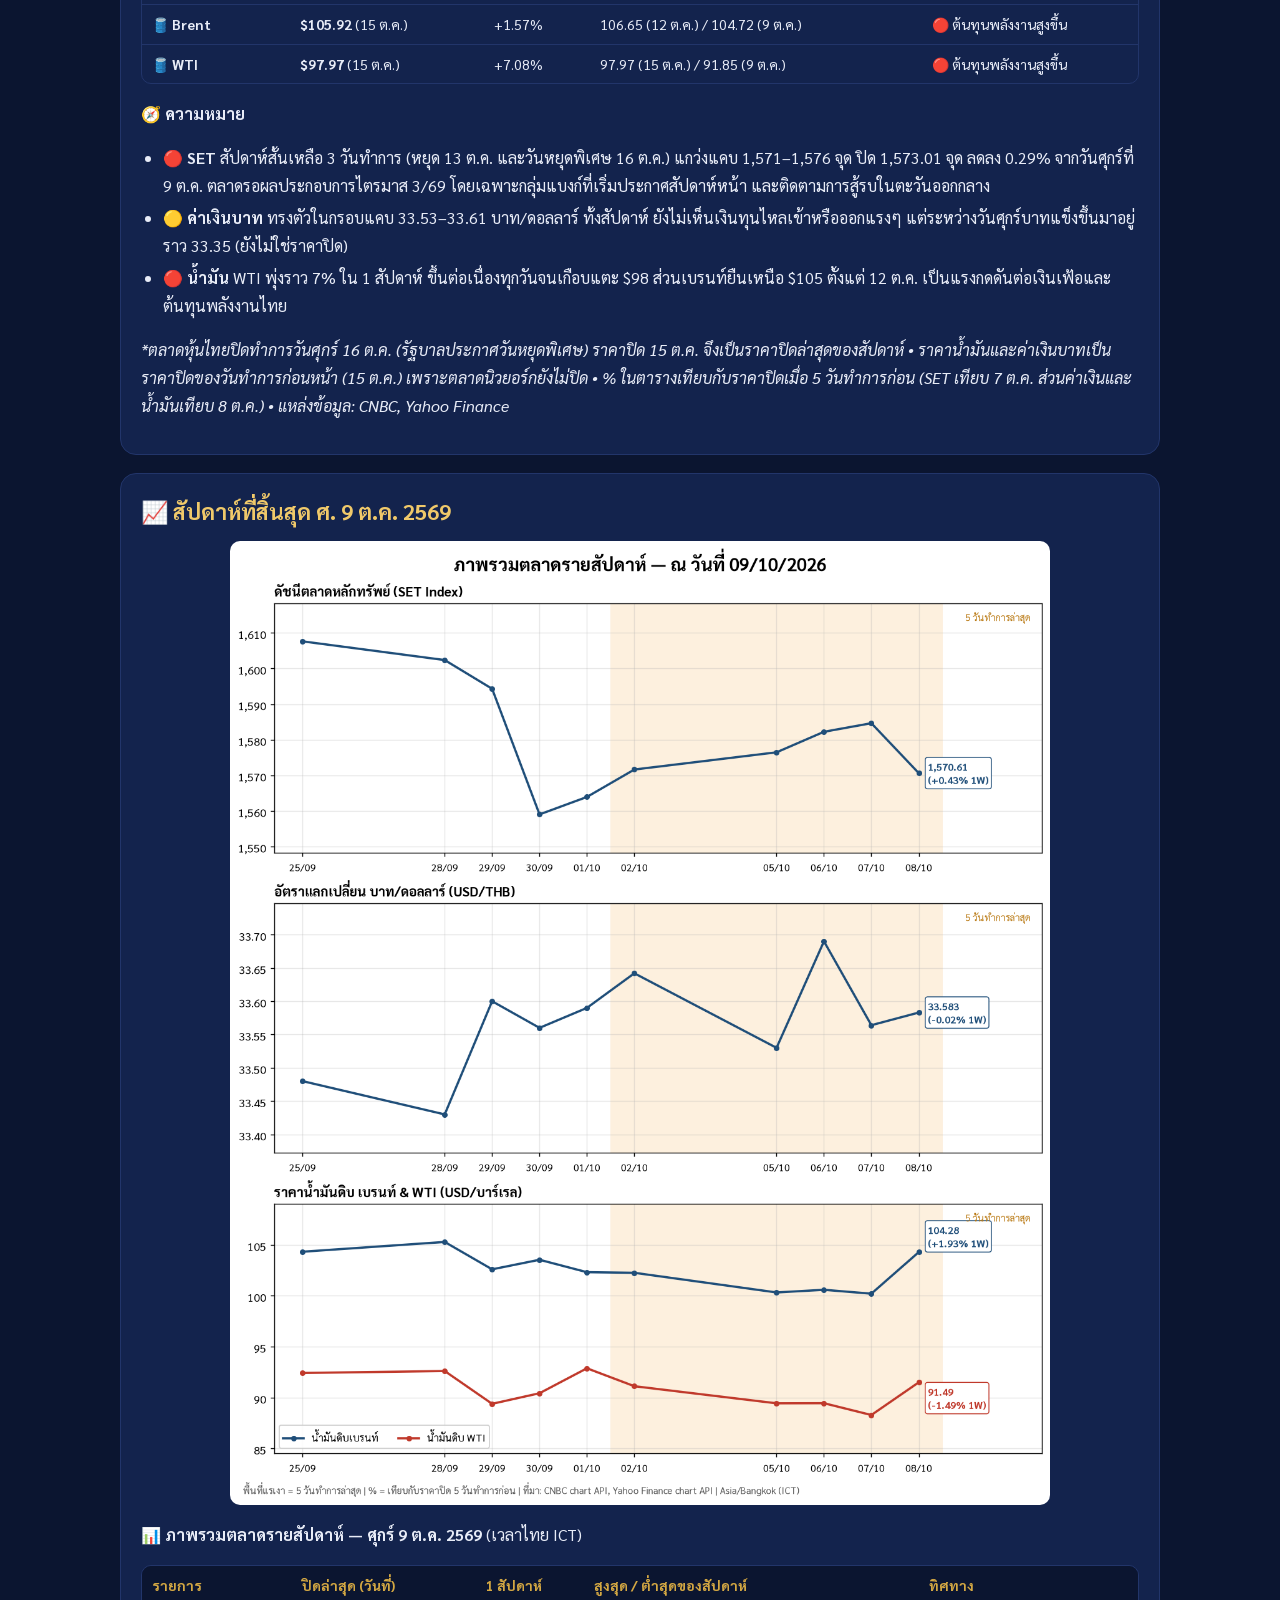
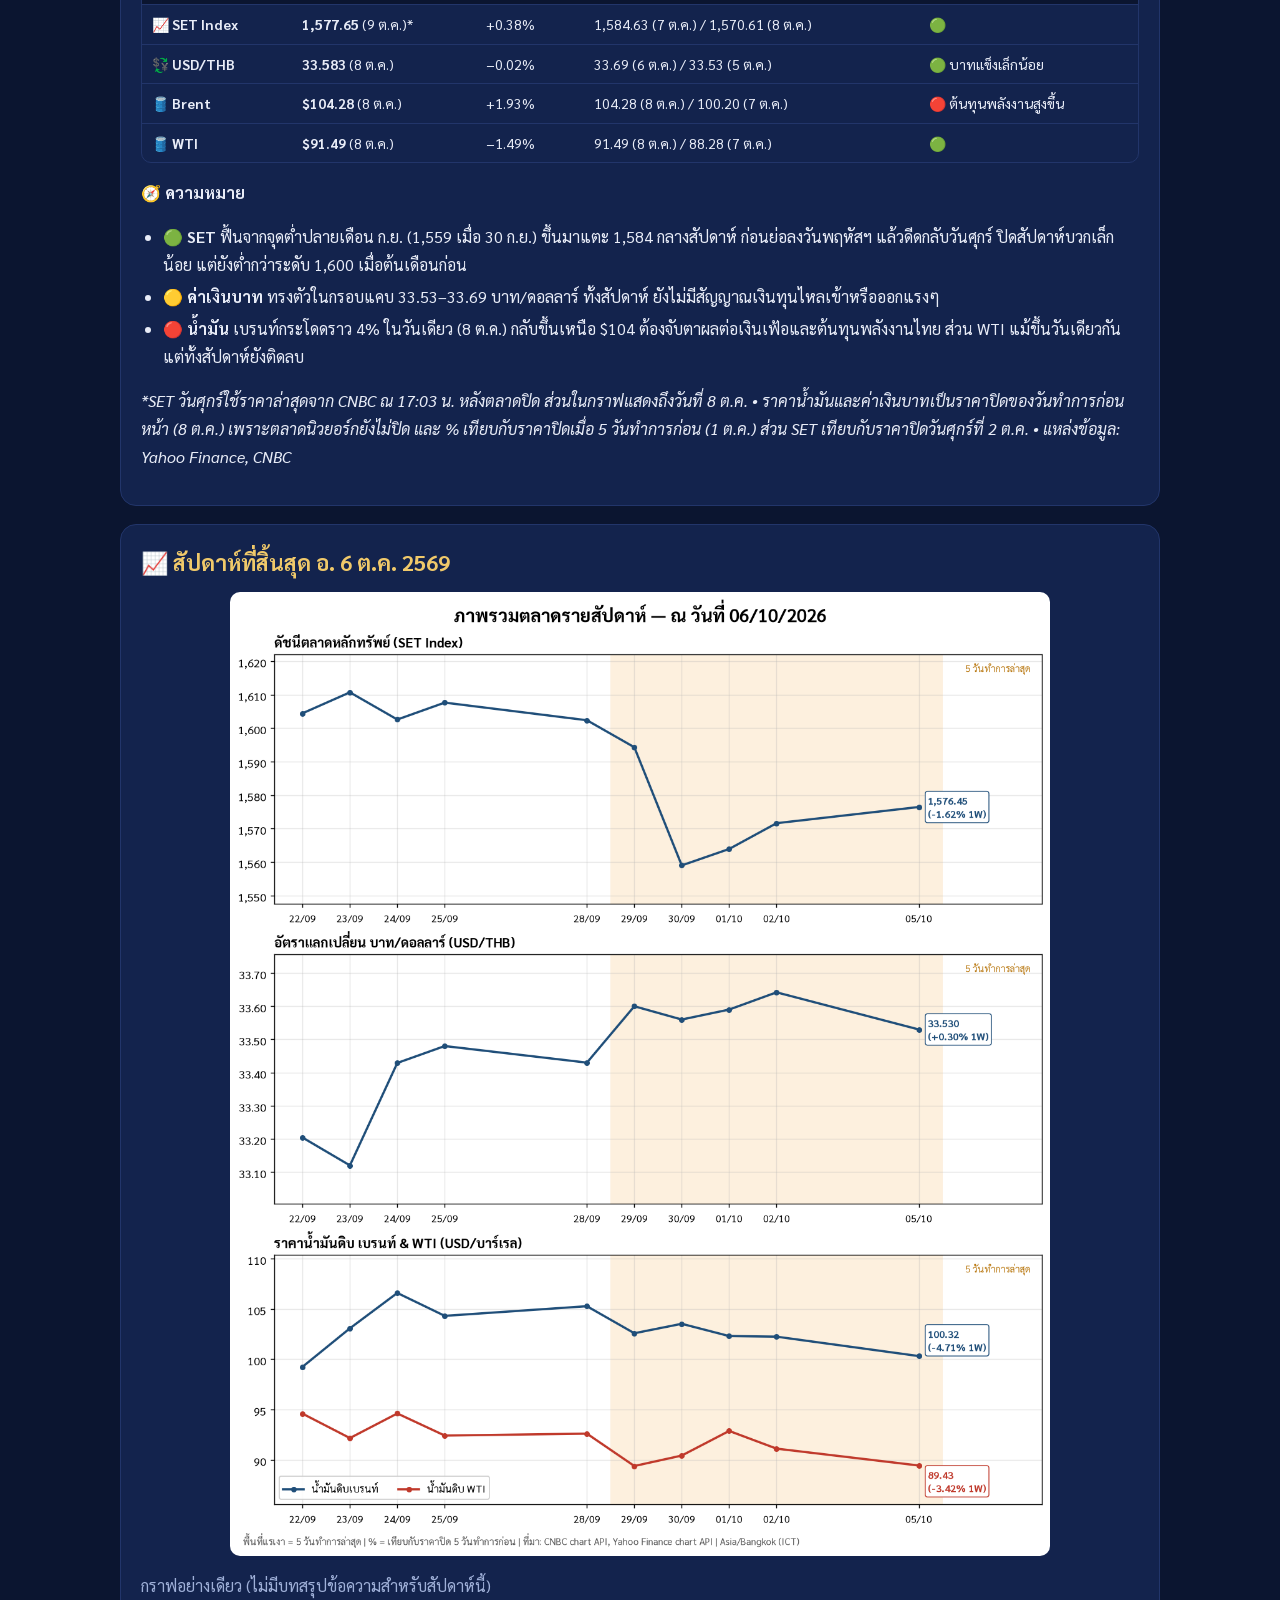
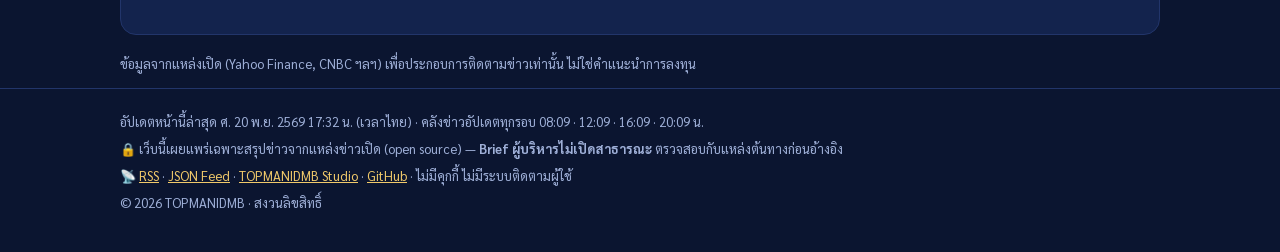
==== commit 01d4bd21: "hub: unpack 998b141" ====
--- a/weekly-chart/index.html
+++ b/weekly-chart/index.html
@@ -9,8 +9,16 @@
 <link href="https://fonts.googleapis.com/css2?family=Sarabun:wght@400;600;700;800&display=swap" rel="stylesheet">
 <link rel="stylesheet" href="/assets/site.css"></head><body><header class="top"><div class="wrap bar"><a class="logo" href="/">TOPMANIDMB <span>· ศูนย์ข่าวและข้อมูลสาธารณะ</span></a>
 <nav><a href="/groknews-archive/">📰 คลังข่าว</a><a href="/groknews-archive/?cat=raid">🎰 จับบ่อน</a><a href="/weekly-chart/">📈 กราฟตลาด</a></nav></div></header><main class="wrap">
-<section class="hero"><div class="kick">WEEKLY MARKET CHART</div><h1>📈 กราฟตลาดรายสัปดาห์</h1><p class="lead">SET Index, ค่าเงินบาท (USD/THB), น้ำมัน Brent และ WTI สรุปทุกวันศุกร์ เรียงจากสัปดาห์ล่าสุด · ทั้งหมด 6 สัปดาห์</p>
-<nav class="toc"><a href="#w-2026-11-06">ศ. 6 พ.ย. 2569</a><a href="#w-2026-10-30">ศ. 30 ต.ค. 2569</a><a href="#w-2026-10-23">ศ. 23 ต.ค. 2569</a><a href="#w-2026-10-16">ศ. 16 ต.ค. 2569</a><a href="#w-2026-10-09">ศ. 9 ต.ค. 2569</a><a href="#w-2026-10-06">อ. 6 ต.ค. 2569</a></nav></section><section class="chart" id="w-2026-11-06"><h2>📈 สัปดาห์ที่สิ้นสุด ศ. 6 พ.ย. 2569</h2><a href="weekly_2026-11-06.png"><img src="weekly_2026-11-06.png" alt="กราฟตลาดรายสัปดาห์ ศ. 6 พ.ย. 2569" loading="eager" width="1315" height="1546"></a><p>📊 <b>ภาพรวมตลาดรายสัปดาห์ — ศุกร์ 6 พ.ย. 2569</b> (เวลาไทย ICT)</p>
+<section class="hero"><div class="kick">WEEKLY MARKET CHART</div><h1>📈 กราฟตลาดรายสัปดาห์</h1><p class="lead">SET Index, ค่าเงินบาท (USD/THB), น้ำมัน Brent และ WTI สรุปทุกวันศุกร์ เรียงจากสัปดาห์ล่าสุด · ทั้งหมด 8 สัปดาห์</p>
+<nav class="toc"><a href="#w-2026-11-20">ศ. 20 พ.ย. 2569</a><a href="#w-2026-11-13">ศ. 13 พ.ย. 2569</a><a href="#w-2026-11-06">ศ. 6 พ.ย. 2569</a><a href="#w-2026-10-30">ศ. 30 ต.ค. 2569</a><a href="#w-2026-10-23">ศ. 23 ต.ค. 2569</a><a href="#w-2026-10-16">ศ. 16 ต.ค. 2569</a><a href="#w-2026-10-09">ศ. 9 ต.ค. 2569</a><a href="#w-2026-10-06">อ. 6 ต.ค. 2569</a></nav></section><section class="chart" id="w-2026-11-20"><h2>📈 สัปดาห์ที่สิ้นสุด ศ. 20 พ.ย. 2569</h2><a href="weekly_2026-11-20.png"><img src="weekly_2026-11-20.png" alt="กราฟตลาดรายสัปดาห์ ศ. 20 พ.ย. 2569" loading="eager" width="1315" height="1546"></a><p>📊 <b>ภาพรวมตลาดรายสัปดาห์ — ศุกร์ 20 พ.ย. 2569</b> (เวลาไทย ICT)</p>
+<div class="tw"><table><thead><tr><th>รายการ</th><th>ปิดล่าสุด (วันที่)</th><th>1 สัปดาห์</th><th>สูงสุด / ต่ำสุดของสัปดาห์</th><th>ทิศทาง</th></tr></thead><tbody><tr><td>📈 <b>SET Index</b></td><td><b>1,453.28</b> (20 พ.ย.)</td><td>−3.43%</td><td>1,499.53 (16 พ.ย.) / 1,453.28 (20 พ.ย.)</td><td>🔴</td></tr><tr><td>💱 <b>USD/THB</b></td><td><b>33.943</b> (19 พ.ย.)</td><td>+0.61%</td><td>33.943 (19 พ.ย.) / 33.793 (18 พ.ย.)</td><td>🔴 บาทอ่อนลง</td></tr><tr><td>🛢️ <b>Brent</b></td><td><b>$91.98</b> (19 พ.ย.)</td><td>−4.01%</td><td>95.84 (13 พ.ย.) / 91.95 (18 พ.ย.)</td><td>🟢 ต้นทุนพลังงานลดลง</td></tr><tr><td>🛢️ <b>WTI</b></td><td><b>$83.21</b> (19 พ.ย.)</td><td>−6.23%</td><td>88.56 (13 พ.ย.) / 83.21 (19 พ.ย.)</td><td>🟢 ต้นทุนพลังงานลดลง</td></tr></tbody></table></div>
+<p>🧭 <b>ความหมาย</b></p>
+<ul><li>🔴 <b>SET</b> ร่วงต่อเนื่อง ปิดต่ำสุดของสัปดาห์ที่ 1,453.28 จุด ลดลง 3.43% (ข้อมูลแหล่งข้อมูลไม่ได้ระบุสาเหตุ เช่น แรงขายต่างชาติ ต้องตรวจเพิ่ม)</li><li>🔴 <b>ค่าเงินบาท</b> อ่อนลงเป็น 33.943 บาท/ดอลลาร์ ระหว่างวันศุกร์อยู่ราว 33.89 (ยังไม่ใช่ราคาปิด)</li><li>🟢 <b>น้ำมัน</b> ลดลงชัด Brent $91.98 และ WTI $83.21 ระหว่างวันศุกร์ลงต่ออีก (Brent ~87.8, WTI ~81.12 ยังไม่ปิด) ช่วยลดต้นทุนพลังงานไทย</li></ul>
+<p><i>*ราคาน้ำมันและค่าเงินบาทเป็นราคาปิดของวันทำการก่อนหน้า (19 พ.ย.) เพราะตลาดนิวยอร์กยังไม่ปิด • % เทียบราคาปิด 5 วันทำการก่อน • แหล่งข้อมูล: CNBC, Yahoo Finance</i></p></section><section class="chart" id="w-2026-11-13"><h2>📈 สัปดาห์ที่สิ้นสุด ศ. 13 พ.ย. 2569</h2><a href="weekly_2026-11-13.png"><img src="weekly_2026-11-13.png" alt="กราฟตลาดรายสัปดาห์ ศ. 13 พ.ย. 2569" loading="lazy" width="1315" height="1546"></a><p>📊 <b>ภาพรวมตลาดรายสัปดาห์ — ศุกร์ 13 พ.ย. 2569</b> (เวลาไทย ICT)</p>
+<div class="tw"><table><thead><tr><th>รายการ</th><th>ปิดล่าสุด (วันที่)</th><th>1 สัปดาห์</th><th>สูงสุด / ต่ำสุดของสัปดาห์</th><th>ทิศทาง</th></tr></thead><tbody><tr><td>📈 <b>SET Index</b></td><td><b>1,504.88</b> (13 พ.ย.)</td><td>+2.67%</td><td>1,504.88 (13 พ.ย.) / 1,473.07 (9 พ.ย.)</td><td>🟢</td></tr><tr><td>💱 <b>USD/THB</b></td><td><b>33.736</b> (12 พ.ย.)</td><td>+0.40%</td><td>33.736 (12 พ.ย.) / 33.39 (10 พ.ย.)</td><td>🔴 บาทอ่อนลง</td></tr><tr><td>🛢️ <b>Brent</b></td><td><b>$95.82</b> (12 พ.ย.)</td><td>−2.51%</td><td>98.32 (6 พ.ย.) / 91.49 (10 พ.ย.)</td><td>🟢 ต้นทุนพลังงานลดลง</td></tr><tr><td>🛢️ <b>WTI</b></td><td><b>$88.74</b> (12 พ.ย.)</td><td>−1.97%</td><td>90.83 (6 พ.ย.) / 86.04 (10 พ.ย.)</td><td>🟢 ต้นทุนพลังงานลดลง</td></tr></tbody></table></div>
+<p>🧭 <b>ความหมาย</b></p>
+<ul><li>🟢 <b>SET</b> ฟื้นจาก 1,473.07 จุด (9 พ.ย.) ปิดสูงสุดของสัปดาห์ที่ 1,504.88 จุด เพิ่ม 2.67% ท่ามกลางน้ำมันที่ลดลง</li><li>🔴 <b>ค่าเงินบาท</b> อ่อนลงจากจุดต่ำสุด 33.39 เป็น 33.736 บาท/ดอลลาร์ และระหว่างวันศุกร์อยู่ราว 33.86 (ยังไม่ใช่ราคาปิด)</li><li>🟢 <b>น้ำมัน</b> เบรนท์ลดลงมาปิด $95.82 และ WTI $88.74 หลังเด้งจากจุดต่ำสุดวันที่ 10 พ.ย. ยังเป็นปัจจัยหนุนต้นทุนพลังงานไทยที่เบาลง</li></ul>
+<p><i>*ราคาน้ำมันและค่าเงินบาทเป็นราคาปิดของวันทำการก่อนหน้า (12 พ.ย.) เพราะตลาดนิวยอร์กยังไม่ปิด • % เทียบราคาปิด 5 วันทำการก่อน • แหล่งข้อมูล: CNBC, Yahoo Finance</i></p></section><section class="chart" id="w-2026-11-06"><h2>📈 สัปดาห์ที่สิ้นสุด ศ. 6 พ.ย. 2569</h2><a href="weekly_2026-11-06.png"><img src="weekly_2026-11-06.png" alt="กราฟตลาดรายสัปดาห์ ศ. 6 พ.ย. 2569" loading="lazy" width="1315" height="1546"></a><p>📊 <b>ภาพรวมตลาดรายสัปดาห์ — ศุกร์ 6 พ.ย. 2569</b> (เวลาไทย ICT)</p>
 <div class="tw"><table><thead><tr><th>รายการ</th><th>ปิดล่าสุด (วันที่)</th><th>1 สัปดาห์</th><th>สูงสุด / ต่ำสุดของสัปดาห์</th><th>ทิศทาง</th></tr></thead><tbody><tr><td>📈 <b>SET Index</b></td><td><b>1,465.70</b> (6 พ.ย.)</td><td>−3.48%</td><td>1,507.20 (2 พ.ย.) / 1,465.70 (6 พ.ย.)</td><td>🔴</td></tr><tr><td>💱 <b>USD/THB</b></td><td><b>33.600</b> (5 พ.ย.)</td><td>−0.26%</td><td>33.75 (4 พ.ย.) / 33.60 (5 พ.ย.)</td><td>🟢 บาทแข็ง</td></tr><tr><td>🛢️ <b>Brent</b></td><td><b>$98.29</b> (5 พ.ย.)</td><td>−14.44%</td><td>117.64 (30 ต.ค.) / 94.62 (4 พ.ย.)</td><td>🟢 ต้นทุนพลังงานลด</td></tr><tr><td>🛢️ <b>WTI</b></td><td><b>$90.52</b> (5 พ.ย.)</td><td>−11.25%</td><td>104.12 (30 ต.ค.) / 88.12 (4 พ.ย.)</td><td>🟢 ต้นทุนพลังงานลด</td></tr></tbody></table></div>
 <p>🧭 <b>ความหมาย</b></p>
 <ul><li>🔴 <b>SET</b> ปิด 1,465.70 จุด ร่วงต่อเนื่องทั้งสัปดาห์ −3.48% จาก 1,518.59 เมื่อ 30 ต.ค. และวันศุกร์วันเดียวลบราว 2.2% เหลือต่ำสุดของช่วง เป็นภาพแรงขายหนักต่อเนื่อง ส่วนจะเป็นต่างชาติขายหรือไม่ยังต้องรอตัวเลขเงินทุนไหลเข้าออกยืนยัน</li><li>🟢 <b>ค่าเงินบาท</b> แข็งขึ้นเล็กน้อย ปิด 33.60 บาท/ดอลลาร์ ทั้งสัปดาห์แข็ง 0.26% แม้ระหว่างสัปดาห์เคยอ่อนไปแตะ 33.75 เมื่อ 4 พ.ย. ก่อนกลับมาแข็งช่วงท้ายสัปดาห์</li><li>🟢 <b>น้ำมัน</b> ปรับลงแรงมาก เบรนท์ −14.44% ปิด $98.29 และ WTI −11.25% ปิด $90.52 จากระดับเหนือ $100–$117 เมื่อปลายเดือนต.ค. แรงกดดันต้นทุนพลังงานและเงินเฟ้อไทยคลายลงชัด</li></ul>
@@ -32,7 +40,7 @@
 <ul><li>🟢 <b>SET</b> ฟื้นจากจุดต่ำปลายเดือน ก.ย. (1,559 เมื่อ 30 ก.ย.) ขึ้นมาแตะ 1,584 กลางสัปดาห์ ก่อนย่อลงวันพฤหัสฯ แล้วดีดกลับวันศุกร์ ปิดสัปดาห์บวกเล็กน้อย แต่ยังต่ำกว่าระดับ 1,600 เมื่อต้นเดือนก่อน</li><li>🟡 <b>ค่าเงินบาท</b> ทรงตัวในกรอบแคบ 33.53–33.69 บาท/ดอลลาร์ ทั้งสัปดาห์ ยังไม่มีสัญญาณเงินทุนไหลเข้าหรือออกแรงๆ</li><li>🔴 <b>น้ำมัน</b> เบรนท์กระโดดราว 4% ในวันเดียว (8 ต.ค.) กลับขึ้นเหนือ $104 ต้องจับตาผลต่อเงินเฟ้อและต้นทุนพลังงานไทย ส่วน WTI แม้ขึ้นวันเดียวกัน แต่ทั้งสัปดาห์ยังติดลบ</li></ul>
 <p><i>*SET วันศุกร์ใช้ราคาล่าสุดจาก CNBC ณ 17:03 น. หลังตลาดปิด ส่วนในกราฟแสดงถึงวันที่ 8 ต.ค. • ราคาน้ำมันและค่าเงินบาทเป็นราคาปิดของวันทำการก่อนหน้า (8 ต.ค.) เพราะตลาดนิวยอร์กยังไม่ปิด และ % เทียบกับราคาปิดเมื่อ 5 วันทำการก่อน (1 ต.ค.) ส่วน SET เทียบกับราคาปิดวันศุกร์ที่ 2 ต.ค. • แหล่งข้อมูล: Yahoo Finance, CNBC</i></p></section><section class="chart" id="w-2026-10-06"><h2>📈 สัปดาห์ที่สิ้นสุด อ. 6 ต.ค. 2569</h2><a href="weekly_2026-10-06.png"><img src="weekly_2026-10-06.png" alt="กราฟตลาดรายสัปดาห์ อ. 6 ต.ค. 2569" loading="lazy" width="1315" height="1546"></a><p class="muted">กราฟอย่างเดียว (ไม่มีบทสรุปข้อความสำหรับสัปดาห์นี้)</p></section>
 <p class="muted" style="font-size:13px">ข้อมูลจากแหล่งเปิด (Yahoo Finance, CNBC ฯลฯ) เพื่อประกอบการติดตามข่าวเท่านั้น ไม่ใช่คำแนะนำการลงทุน</p></main><footer class="foot"><div class="wrap">
-<p>อัปเดตหน้านี้ล่าสุด ศ. 6 พ.ย. 2569 17:29 น. (เวลาไทย) · คลังข่าวอัปเดตทุกรอบ 08:09 · 12:09 · 16:09 · 20:09 น.</p>
+<p>อัปเดตหน้านี้ล่าสุด ศ. 20 พ.ย. 2569 17:32 น. (เวลาไทย) · คลังข่าวอัปเดตทุกรอบ 08:09 · 12:09 · 16:09 · 20:09 น.</p>
 <p>🔒 เว็บนี้เผยแพร่เฉพาะสรุปข่าวจากแหล่งข่าวเปิด (open source) — <b>Brief ผู้บริหารไม่เปิดสาธารณะ</b> ตรวจสอบกับแหล่งต้นทางก่อนอ้างอิง</p>
 <p>📡 <a href="/groknews-archive/feed.xml">RSS</a> · <a href="/groknews-archive/feed.json">JSON Feed</a> · <a href="/studio/">TOPMANIDMB Studio</a> · <a href="https://github.com/Topman3579">GitHub</a> · ไม่มีคุกกี้ ไม่มีระบบติดตามผู้ใช้</p>
 <p>© 2026 TOPMANIDMB · สงวนลิขสิทธิ์</p></div></footer></body></html>
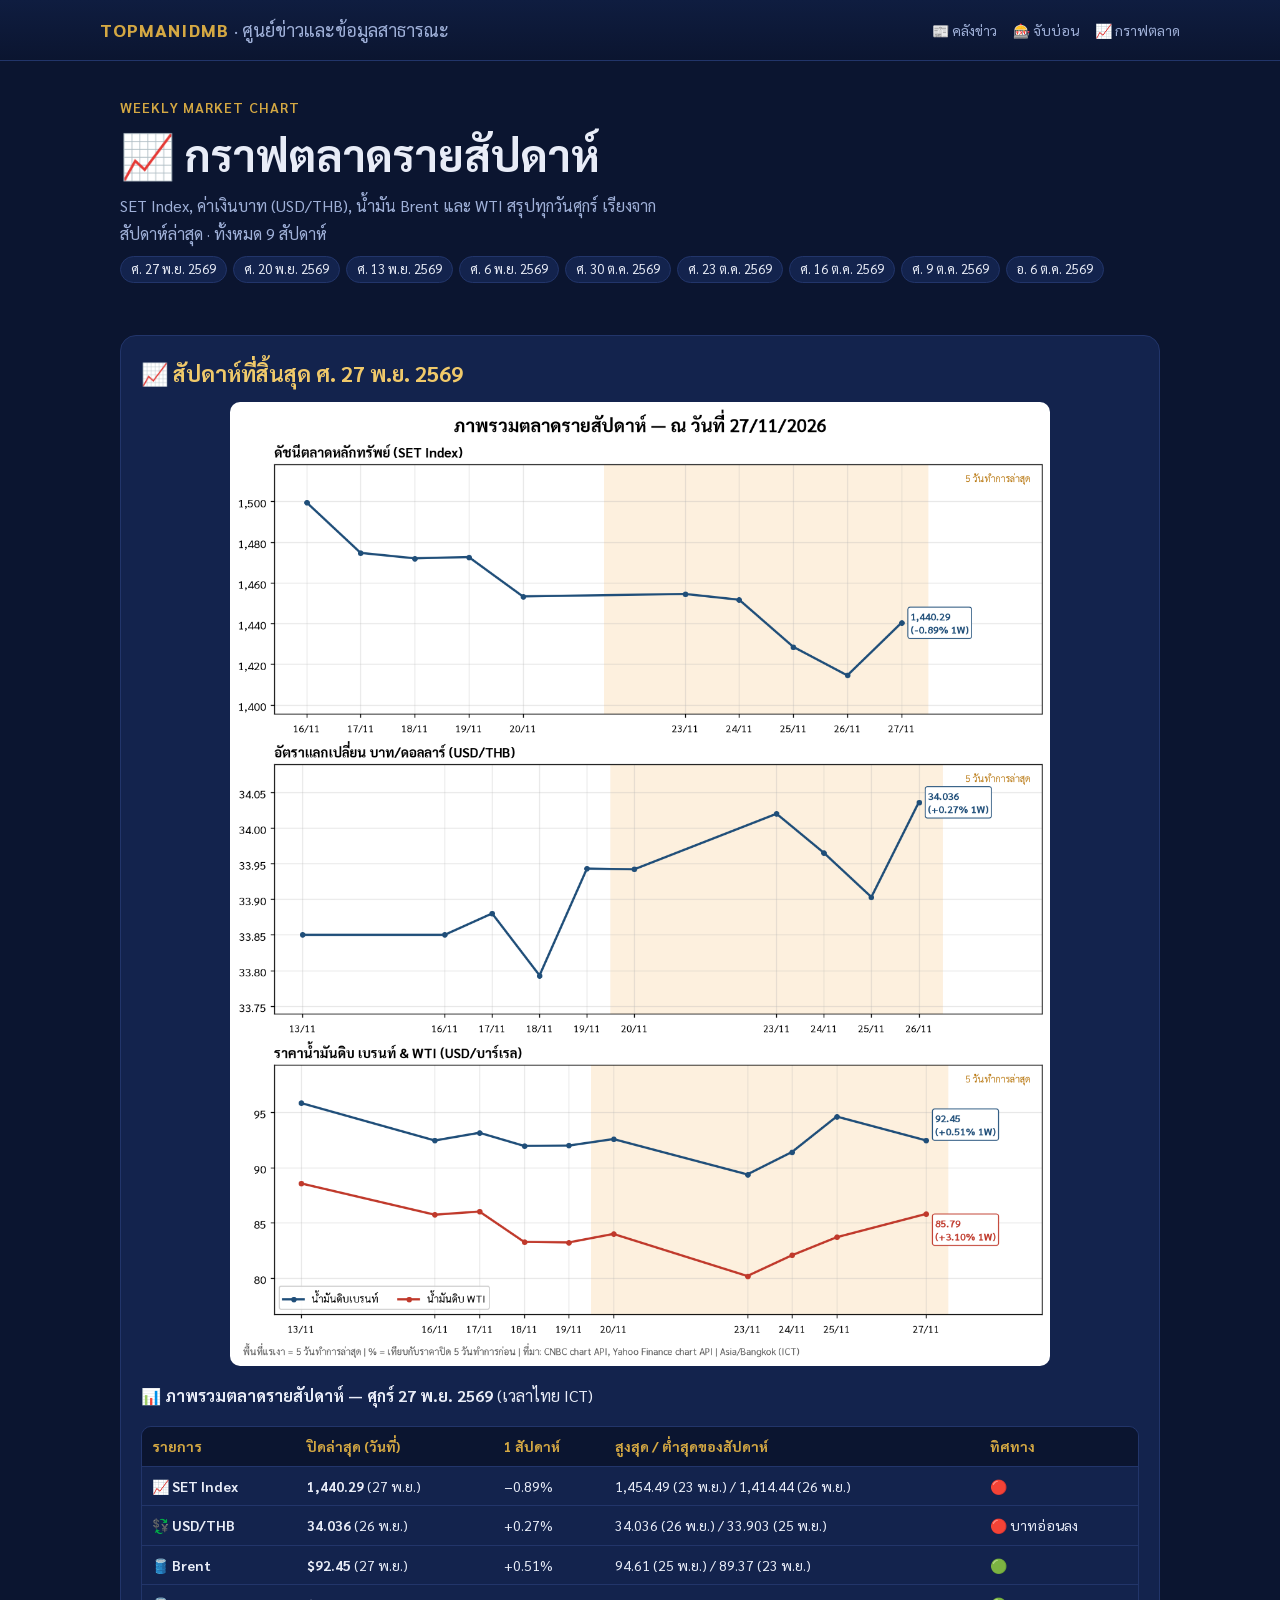
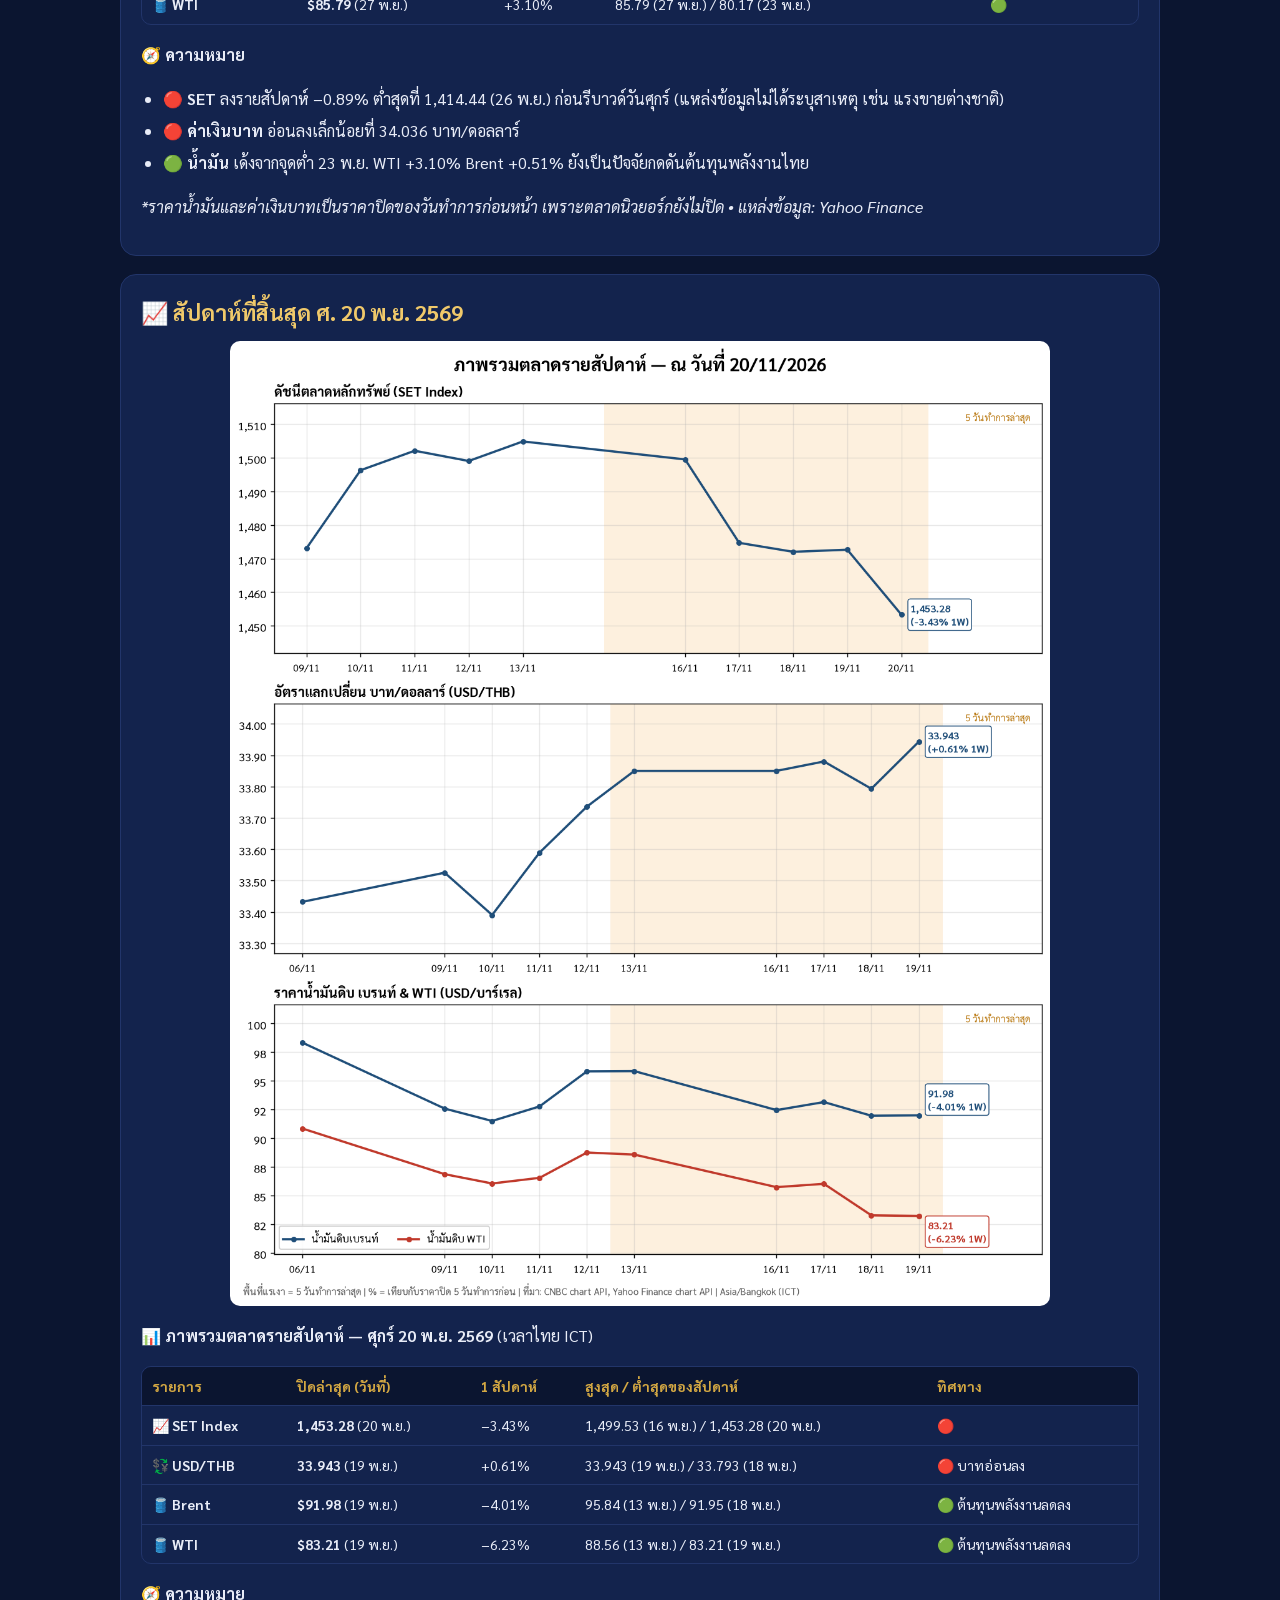
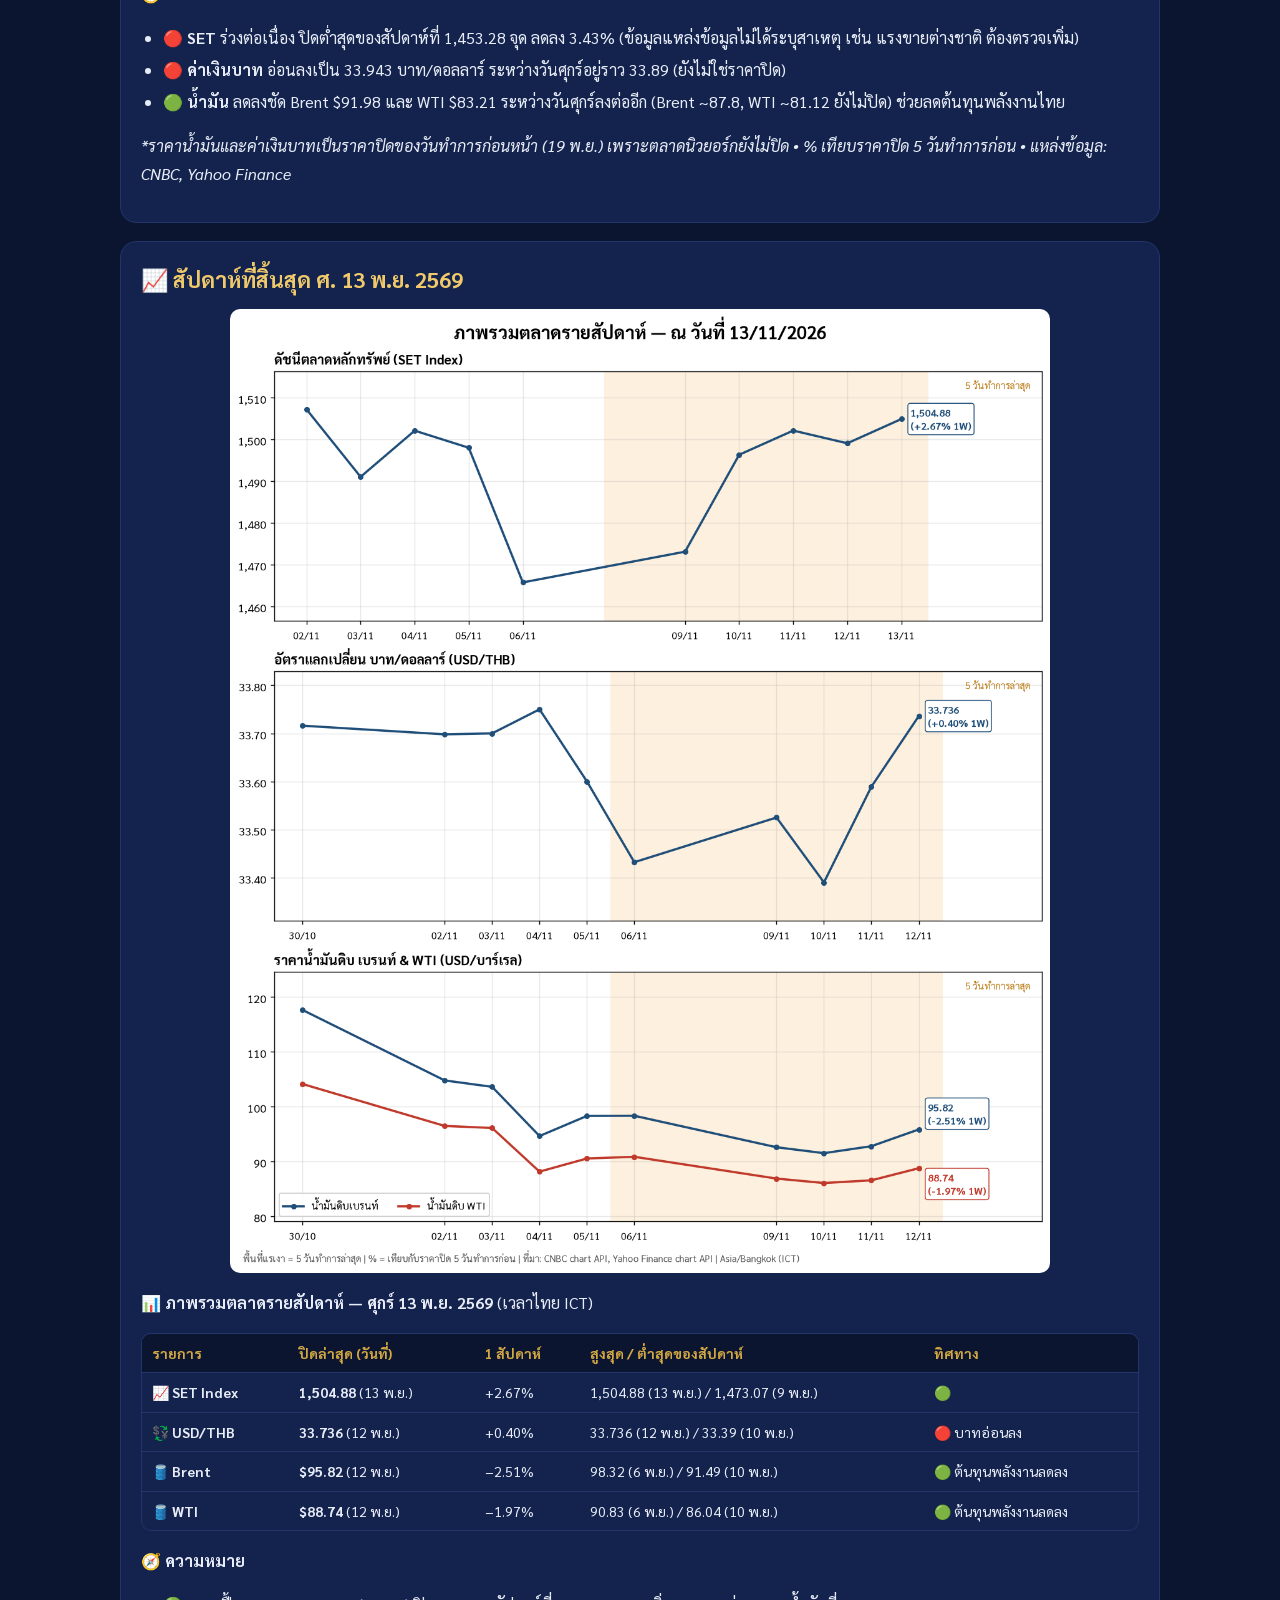
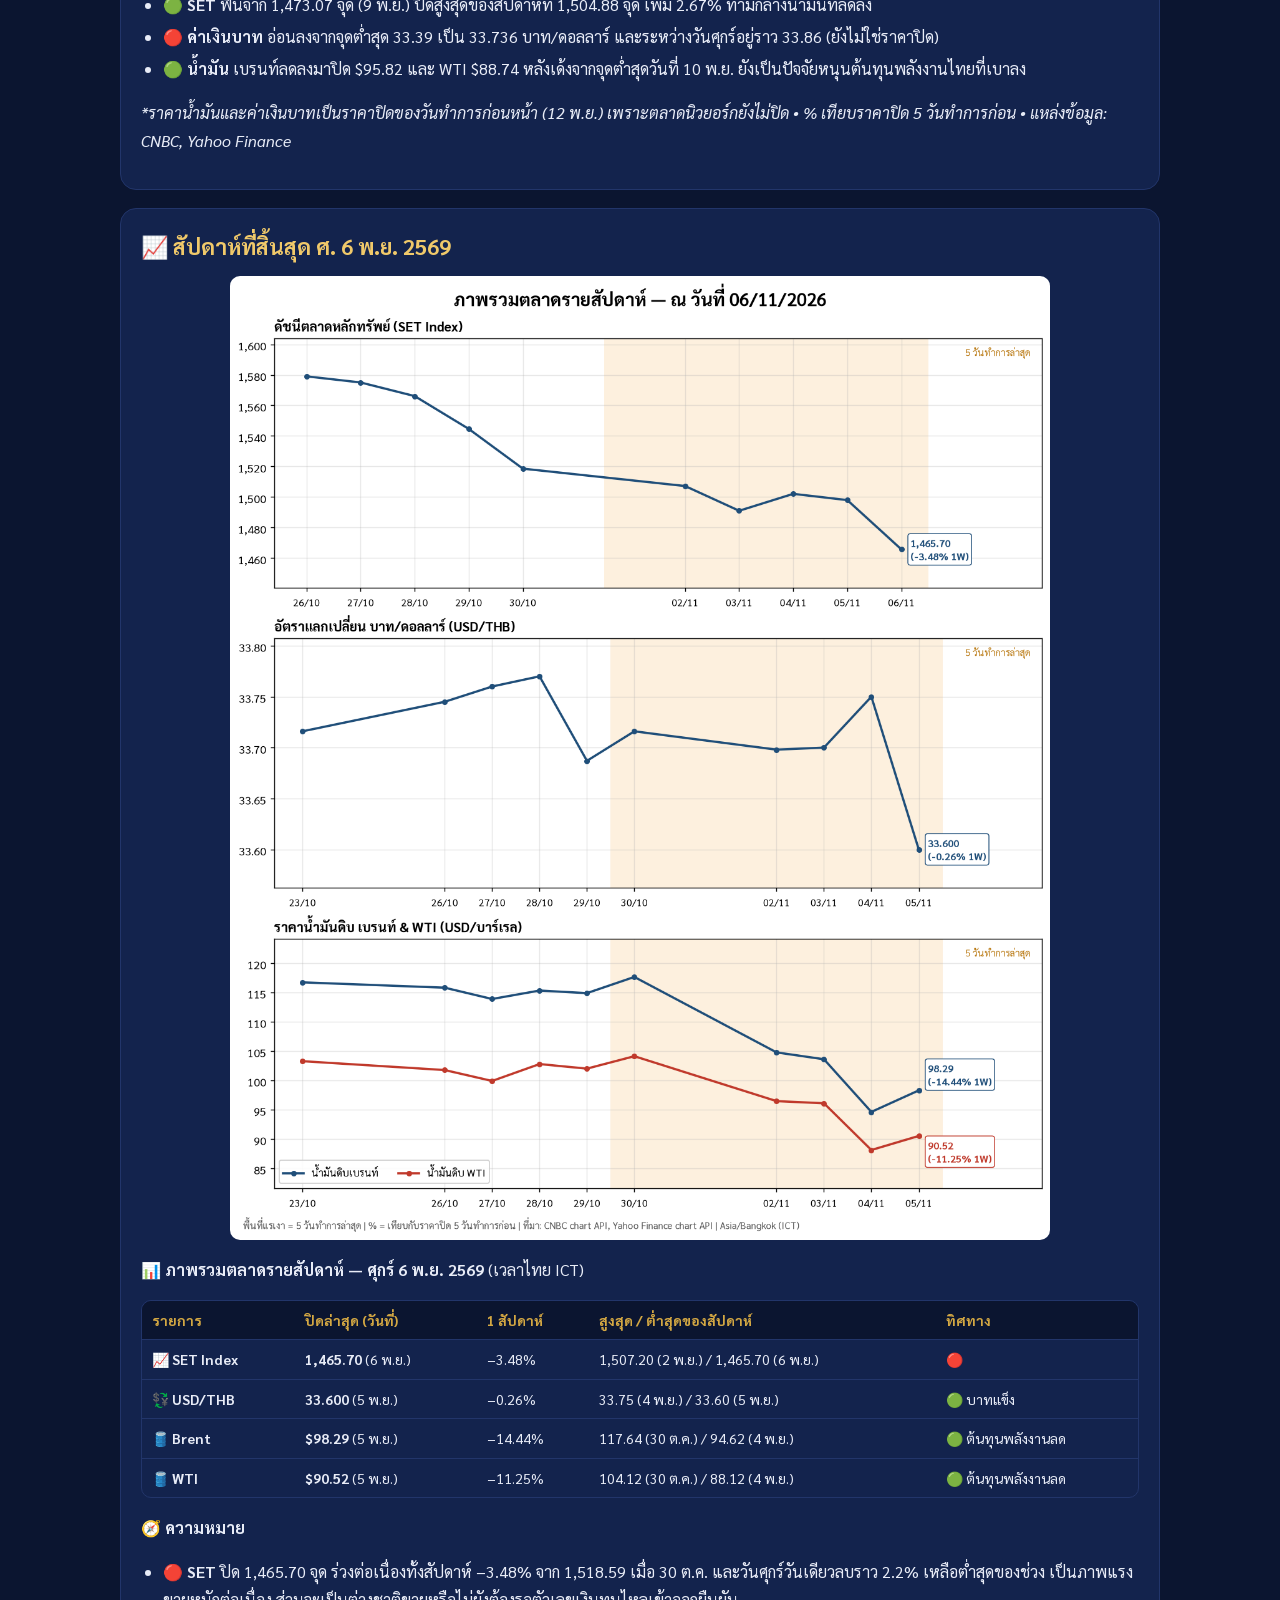
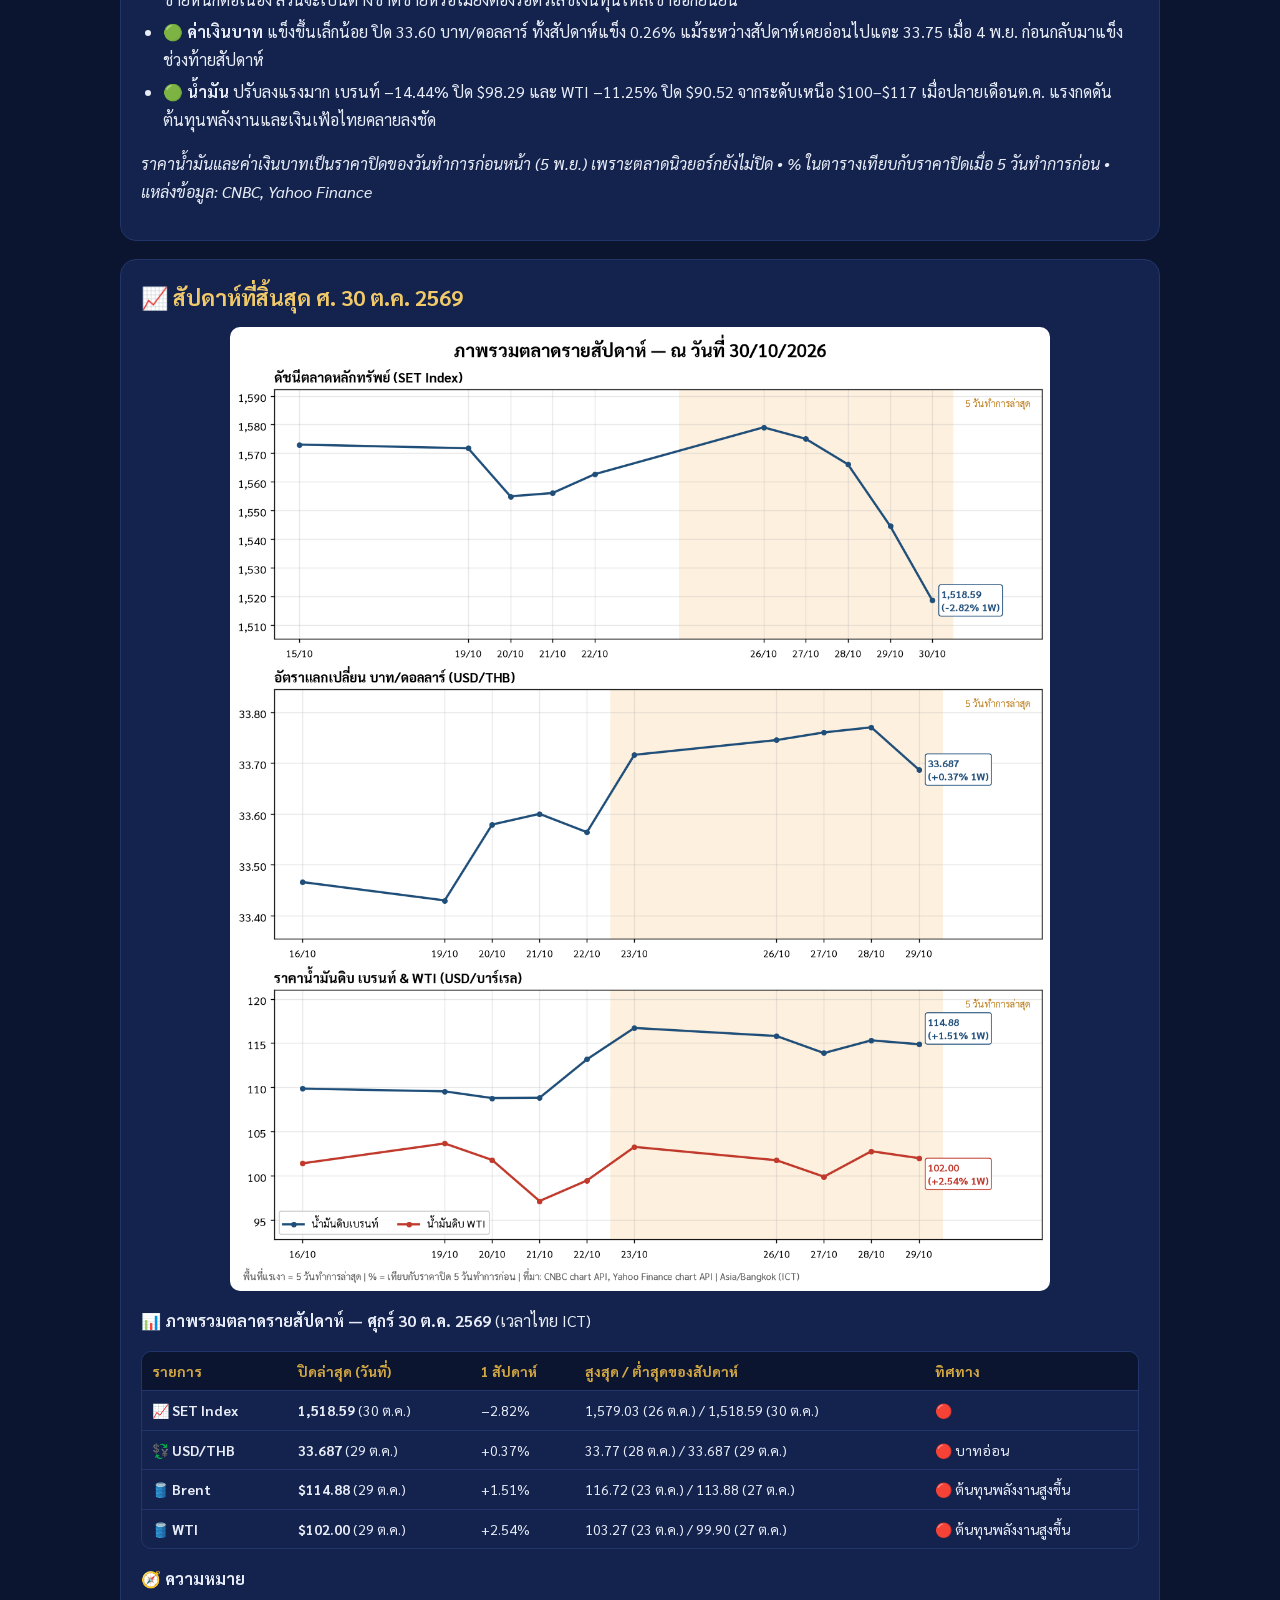
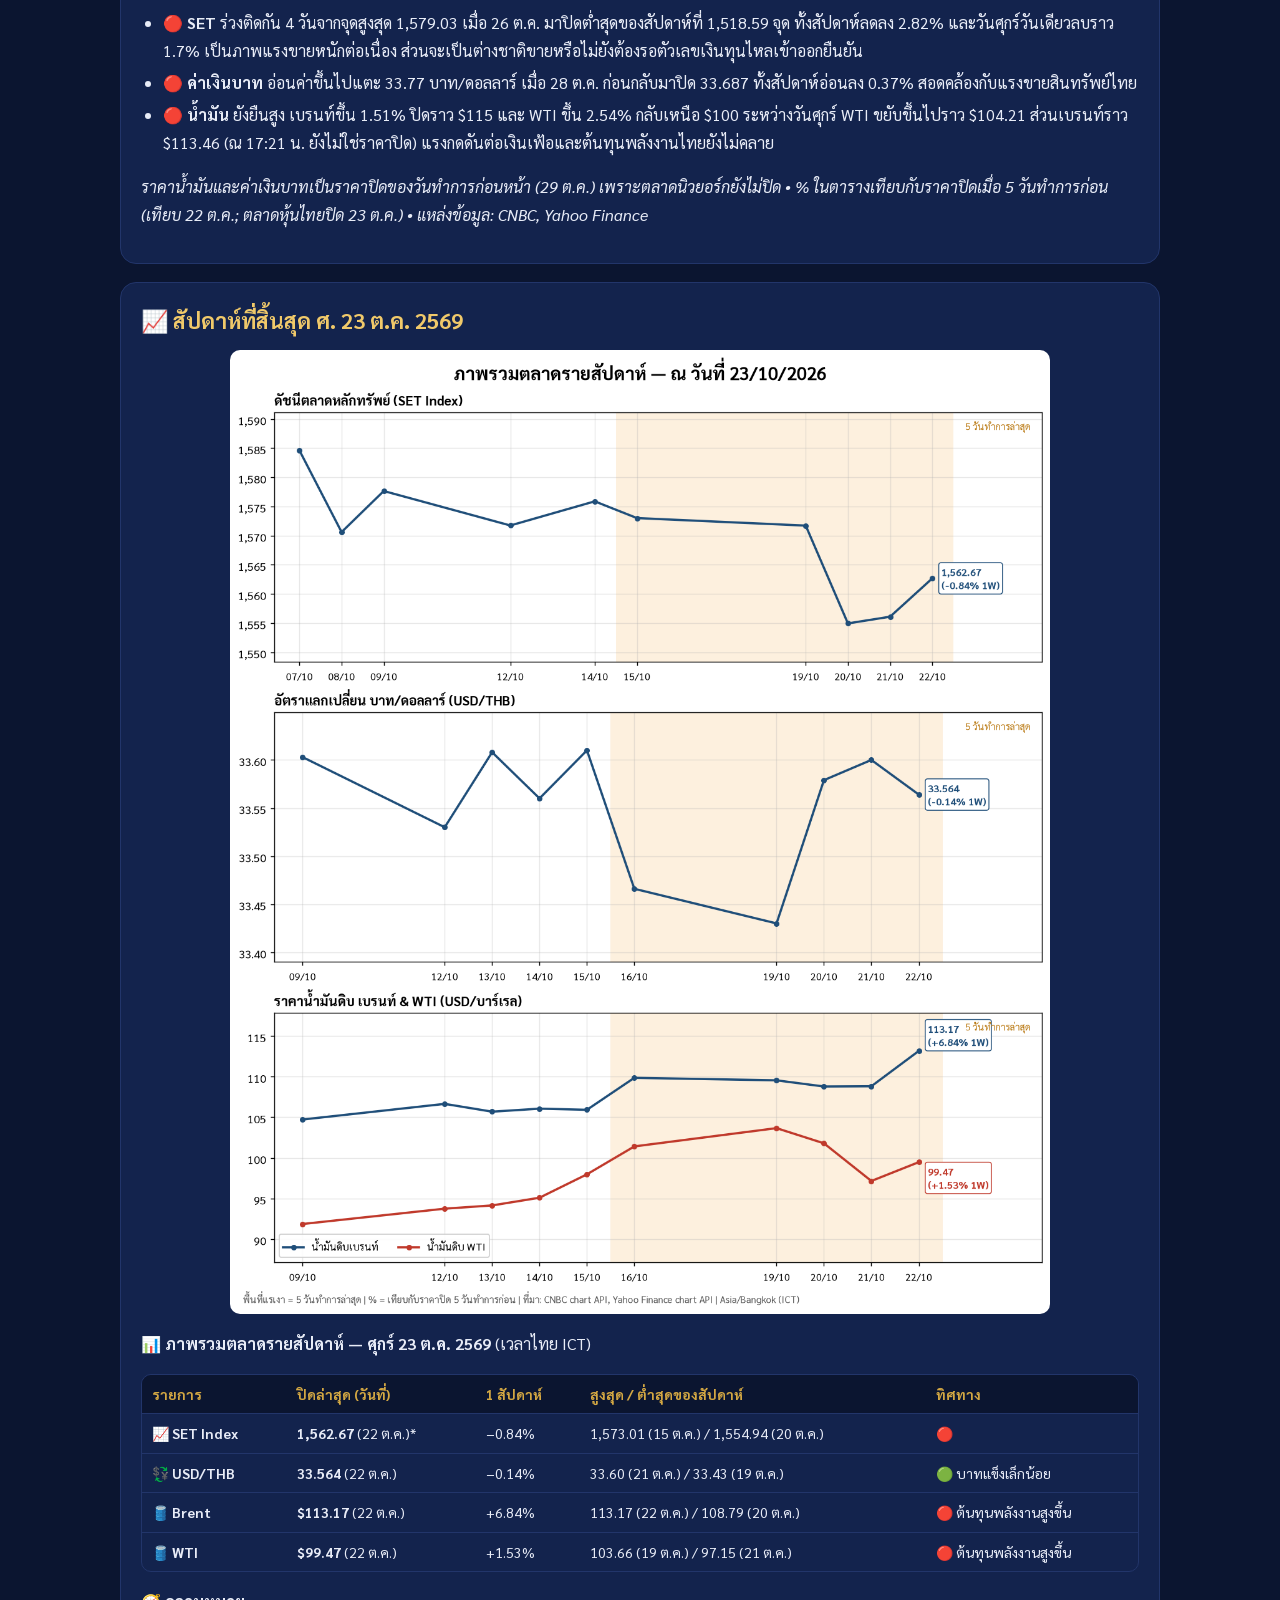
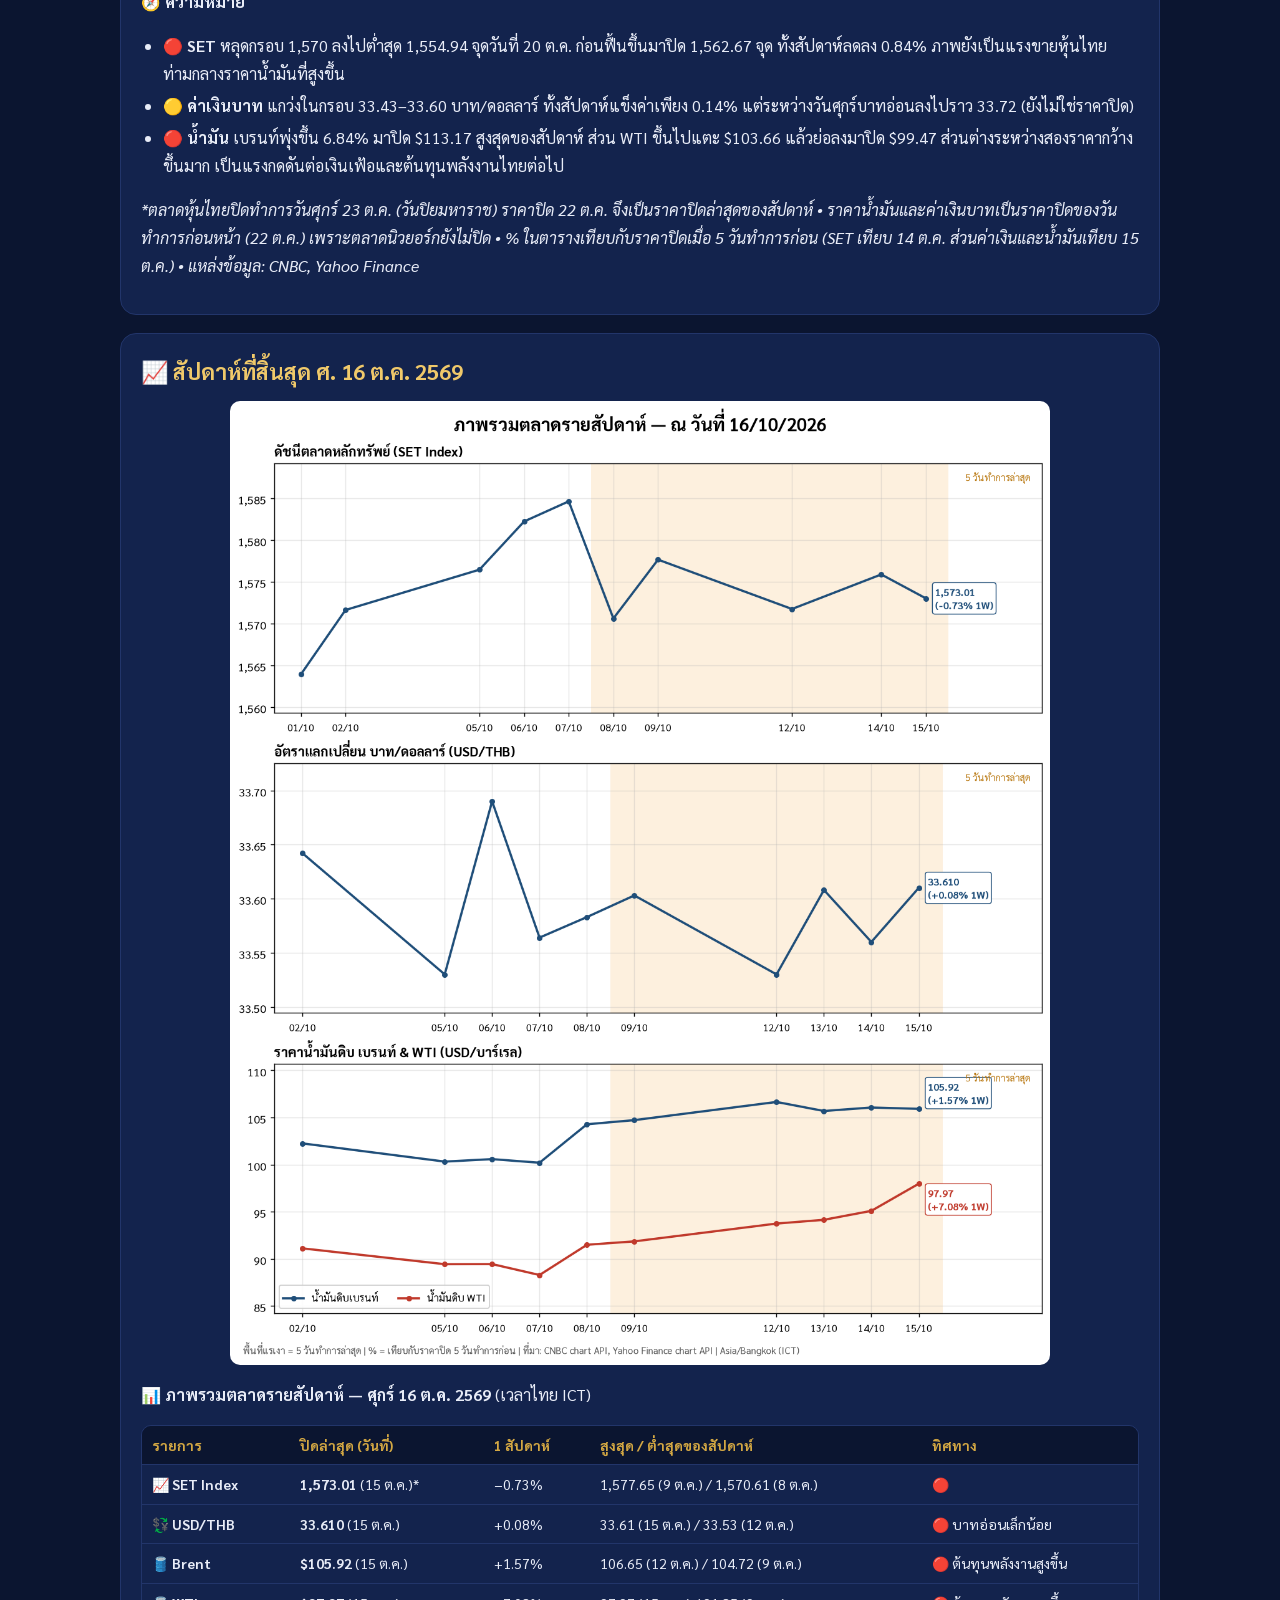
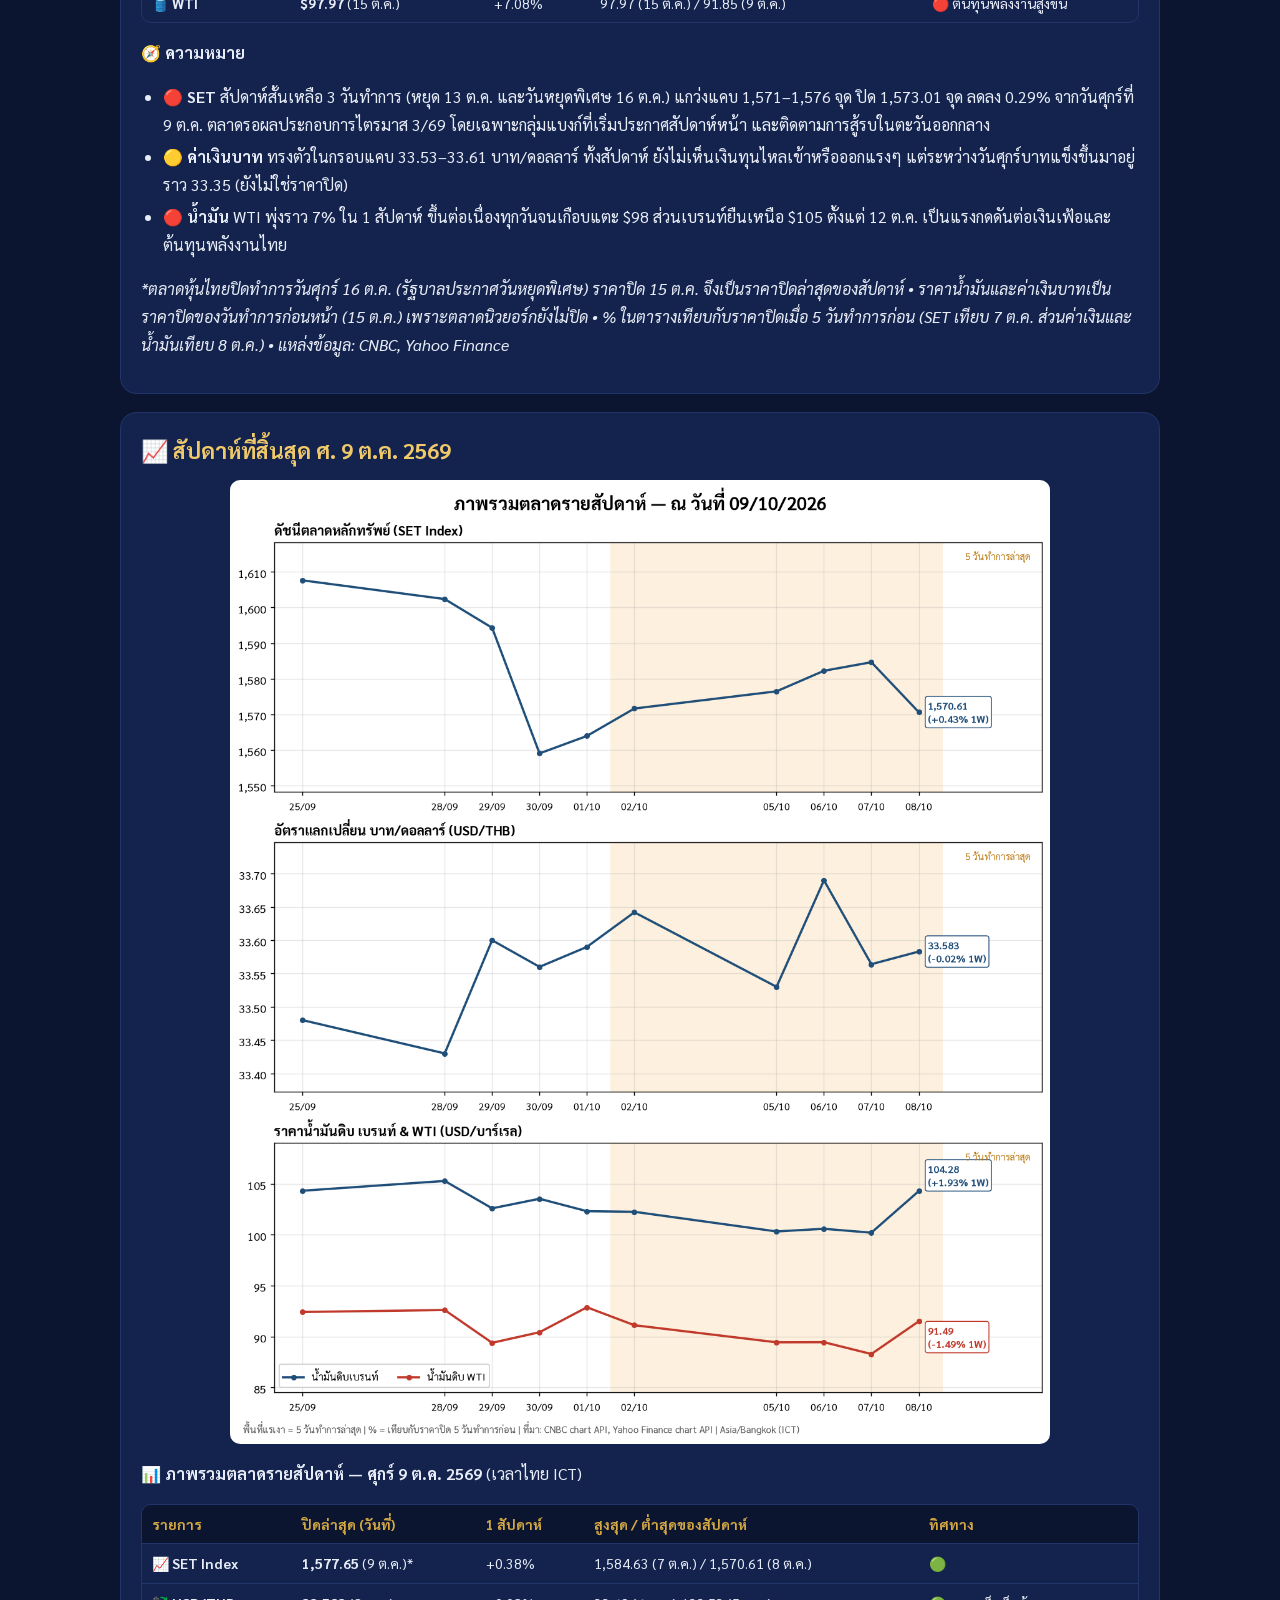
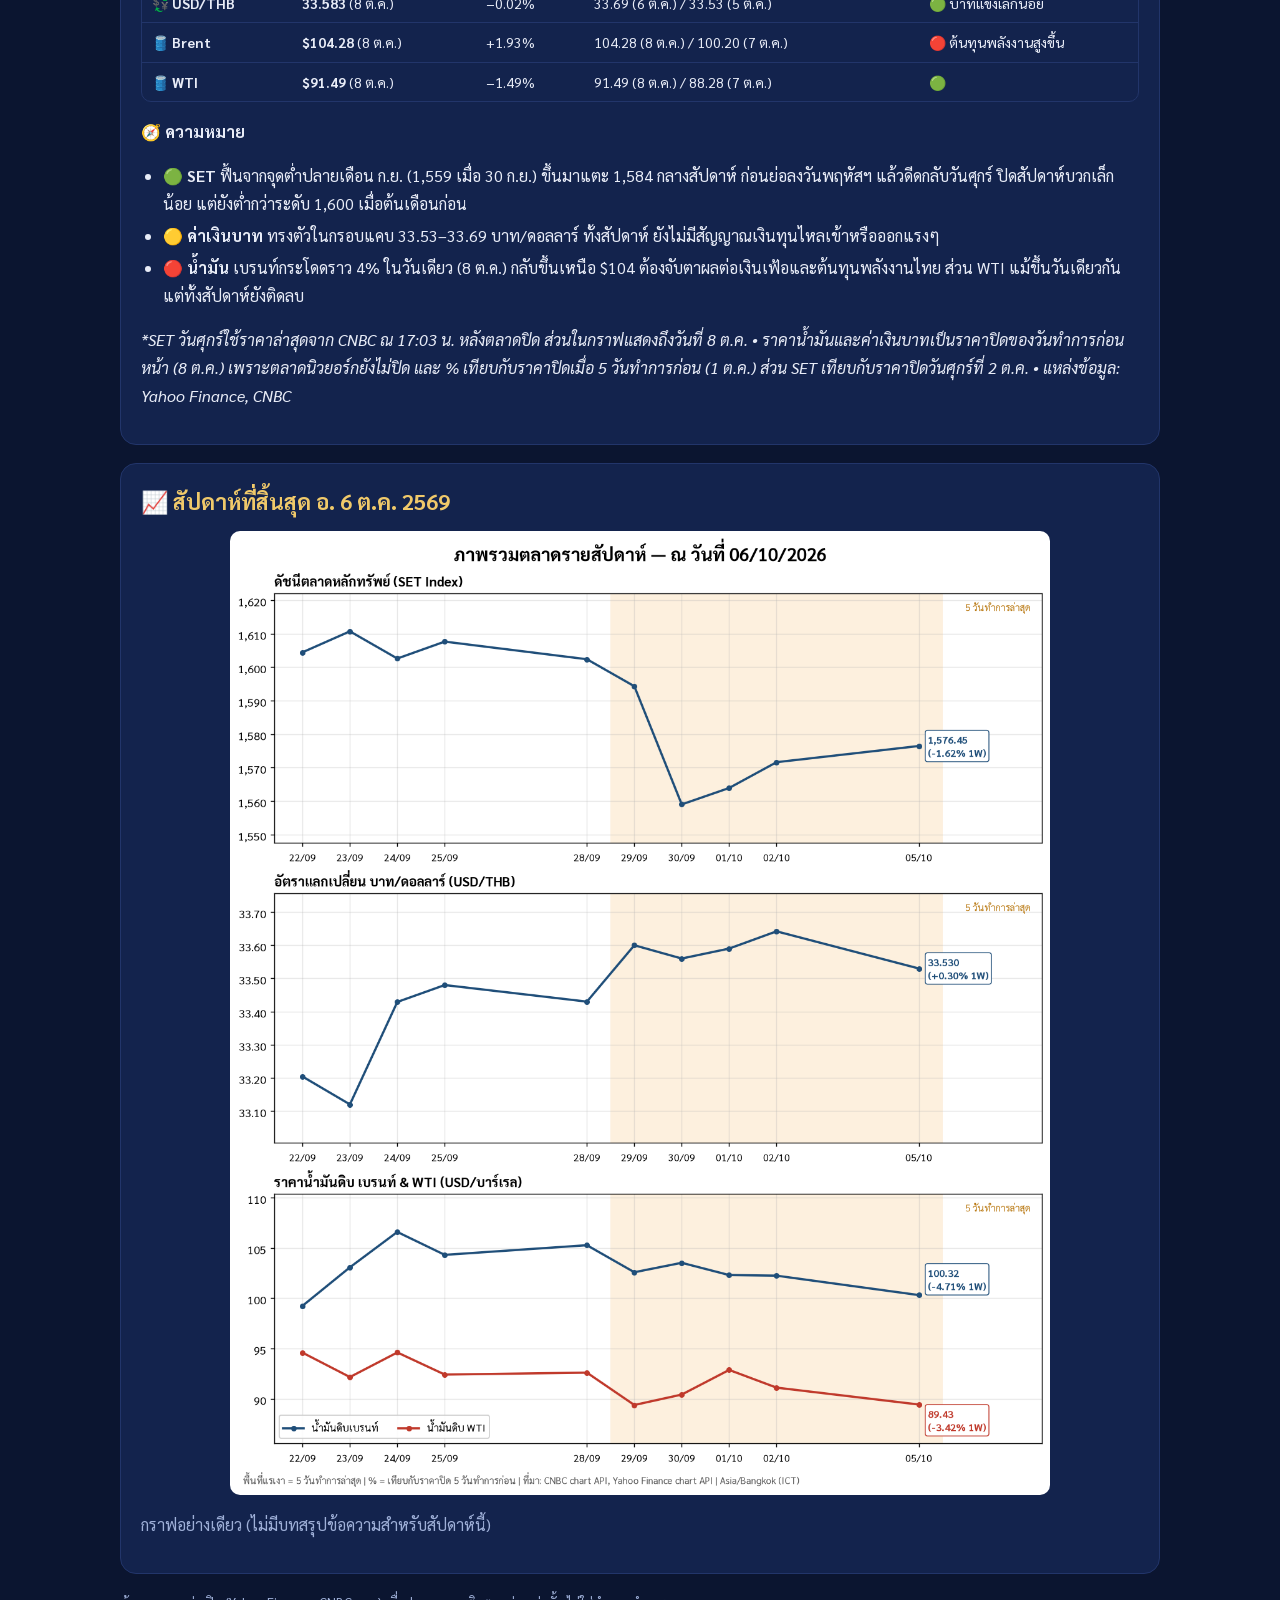
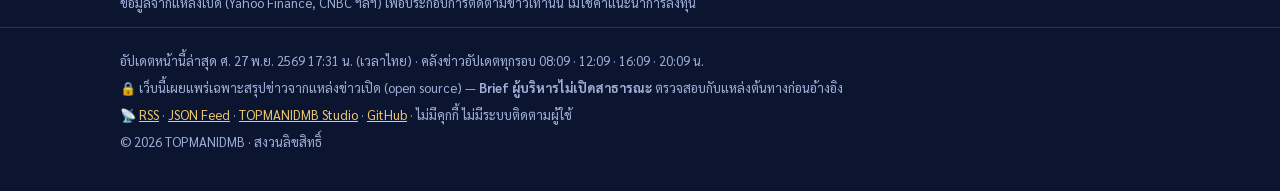
==== commit f85fbd55: "hub: unpack 80bec50" ====
--- a/weekly-chart/index.html
+++ b/weekly-chart/index.html
@@ -9,8 +9,12 @@
 <link href="https://fonts.googleapis.com/css2?family=Sarabun:wght@400;600;700;800&display=swap" rel="stylesheet">
 <link rel="stylesheet" href="/assets/site.css"></head><body><header class="top"><div class="wrap bar"><a class="logo" href="/">TOPMANIDMB <span>· ศูนย์ข่าวและข้อมูลสาธารณะ</span></a>
 <nav><a href="/groknews-archive/">📰 คลังข่าว</a><a href="/groknews-archive/?cat=raid">🎰 จับบ่อน</a><a href="/weekly-chart/">📈 กราฟตลาด</a></nav></div></header><main class="wrap">
-<section class="hero"><div class="kick">WEEKLY MARKET CHART</div><h1>📈 กราฟตลาดรายสัปดาห์</h1><p class="lead">SET Index, ค่าเงินบาท (USD/THB), น้ำมัน Brent และ WTI สรุปทุกวันศุกร์ เรียงจากสัปดาห์ล่าสุด · ทั้งหมด 8 สัปดาห์</p>
-<nav class="toc"><a href="#w-2026-11-20">ศ. 20 พ.ย. 2569</a><a href="#w-2026-11-13">ศ. 13 พ.ย. 2569</a><a href="#w-2026-11-06">ศ. 6 พ.ย. 2569</a><a href="#w-2026-10-30">ศ. 30 ต.ค. 2569</a><a href="#w-2026-10-23">ศ. 23 ต.ค. 2569</a><a href="#w-2026-10-16">ศ. 16 ต.ค. 2569</a><a href="#w-2026-10-09">ศ. 9 ต.ค. 2569</a><a href="#w-2026-10-06">อ. 6 ต.ค. 2569</a></nav></section><section class="chart" id="w-2026-11-20"><h2>📈 สัปดาห์ที่สิ้นสุด ศ. 20 พ.ย. 2569</h2><a href="weekly_2026-11-20.png"><img src="weekly_2026-11-20.png" alt="กราฟตลาดรายสัปดาห์ ศ. 20 พ.ย. 2569" loading="eager" width="1315" height="1546"></a><p>📊 <b>ภาพรวมตลาดรายสัปดาห์ — ศุกร์ 20 พ.ย. 2569</b> (เวลาไทย ICT)</p>
+<section class="hero"><div class="kick">WEEKLY MARKET CHART</div><h1>📈 กราฟตลาดรายสัปดาห์</h1><p class="lead">SET Index, ค่าเงินบาท (USD/THB), น้ำมัน Brent และ WTI สรุปทุกวันศุกร์ เรียงจากสัปดาห์ล่าสุด · ทั้งหมด 9 สัปดาห์</p>
+<nav class="toc"><a href="#w-2026-11-27">ศ. 27 พ.ย. 2569</a><a href="#w-2026-11-20">ศ. 20 พ.ย. 2569</a><a href="#w-2026-11-13">ศ. 13 พ.ย. 2569</a><a href="#w-2026-11-06">ศ. 6 พ.ย. 2569</a><a href="#w-2026-10-30">ศ. 30 ต.ค. 2569</a><a href="#w-2026-10-23">ศ. 23 ต.ค. 2569</a><a href="#w-2026-10-16">ศ. 16 ต.ค. 2569</a><a href="#w-2026-10-09">ศ. 9 ต.ค. 2569</a><a href="#w-2026-10-06">อ. 6 ต.ค. 2569</a></nav></section><section class="chart" id="w-2026-11-27"><h2>📈 สัปดาห์ที่สิ้นสุด ศ. 27 พ.ย. 2569</h2><a href="weekly_2026-11-27.png"><img src="weekly_2026-11-27.png" alt="กราฟตลาดรายสัปดาห์ ศ. 27 พ.ย. 2569" loading="eager" width="1315" height="1546"></a><p>📊 <b>ภาพรวมตลาดรายสัปดาห์ — ศุกร์ 27 พ.ย. 2569</b> (เวลาไทย ICT)</p>
+<div class="tw"><table><thead><tr><th>รายการ</th><th>ปิดล่าสุด (วันที่)</th><th>1 สัปดาห์</th><th>สูงสุด / ต่ำสุดของสัปดาห์</th><th>ทิศทาง</th></tr></thead><tbody><tr><td>📈 <b>SET Index</b></td><td><b>1,440.29</b> (27 พ.ย.)</td><td>−0.89%</td><td>1,454.49 (23 พ.ย.) / 1,414.44 (26 พ.ย.)</td><td>🔴</td></tr><tr><td>💱 <b>USD/THB</b></td><td><b>34.036</b> (26 พ.ย.)</td><td>+0.27%</td><td>34.036 (26 พ.ย.) / 33.903 (25 พ.ย.)</td><td>🔴 บาทอ่อนลง</td></tr><tr><td>🛢️ <b>Brent</b></td><td><b>$92.45</b> (27 พ.ย.)</td><td>+0.51%</td><td>94.61 (25 พ.ย.) / 89.37 (23 พ.ย.)</td><td>🟢</td></tr><tr><td>🛢️ <b>WTI</b></td><td><b>$85.79</b> (27 พ.ย.)</td><td>+3.10%</td><td>85.79 (27 พ.ย.) / 80.17 (23 พ.ย.)</td><td>🟢</td></tr></tbody></table></div>
+<p>🧭 <b>ความหมาย</b></p>
+<ul><li>🔴 <b>SET</b> ลงรายสัปดาห์ −0.89% ต่ำสุดที่ 1,414.44 (26 พ.ย.) ก่อนรีบาวด์วันศุกร์ (แหล่งข้อมูลไม่ได้ระบุสาเหตุ เช่น แรงขายต่างชาติ)</li><li>🔴 <b>ค่าเงินบาท</b> อ่อนลงเล็กน้อยที่ 34.036 บาท/ดอลลาร์</li><li>🟢 <b>น้ำมัน</b> เด้งจากจุดต่ำ 23 พ.ย. WTI +3.10% Brent +0.51% ยังเป็นปัจจัยกดดันต้นทุนพลังงานไทย</li></ul>
+<p><i>*ราคาน้ำมันและค่าเงินบาทเป็นราคาปิดของวันทำการก่อนหน้า เพราะตลาดนิวยอร์กยังไม่ปิด • แหล่งข้อมูล: Yahoo Finance</i></p></section><section class="chart" id="w-2026-11-20"><h2>📈 สัปดาห์ที่สิ้นสุด ศ. 20 พ.ย. 2569</h2><a href="weekly_2026-11-20.png"><img src="weekly_2026-11-20.png" alt="กราฟตลาดรายสัปดาห์ ศ. 20 พ.ย. 2569" loading="lazy" width="1315" height="1546"></a><p>📊 <b>ภาพรวมตลาดรายสัปดาห์ — ศุกร์ 20 พ.ย. 2569</b> (เวลาไทย ICT)</p>
 <div class="tw"><table><thead><tr><th>รายการ</th><th>ปิดล่าสุด (วันที่)</th><th>1 สัปดาห์</th><th>สูงสุด / ต่ำสุดของสัปดาห์</th><th>ทิศทาง</th></tr></thead><tbody><tr><td>📈 <b>SET Index</b></td><td><b>1,453.28</b> (20 พ.ย.)</td><td>−3.43%</td><td>1,499.53 (16 พ.ย.) / 1,453.28 (20 พ.ย.)</td><td>🔴</td></tr><tr><td>💱 <b>USD/THB</b></td><td><b>33.943</b> (19 พ.ย.)</td><td>+0.61%</td><td>33.943 (19 พ.ย.) / 33.793 (18 พ.ย.)</td><td>🔴 บาทอ่อนลง</td></tr><tr><td>🛢️ <b>Brent</b></td><td><b>$91.98</b> (19 พ.ย.)</td><td>−4.01%</td><td>95.84 (13 พ.ย.) / 91.95 (18 พ.ย.)</td><td>🟢 ต้นทุนพลังงานลดลง</td></tr><tr><td>🛢️ <b>WTI</b></td><td><b>$83.21</b> (19 พ.ย.)</td><td>−6.23%</td><td>88.56 (13 พ.ย.) / 83.21 (19 พ.ย.)</td><td>🟢 ต้นทุนพลังงานลดลง</td></tr></tbody></table></div>
 <p>🧭 <b>ความหมาย</b></p>
 <ul><li>🔴 <b>SET</b> ร่วงต่อเนื่อง ปิดต่ำสุดของสัปดาห์ที่ 1,453.28 จุด ลดลง 3.43% (ข้อมูลแหล่งข้อมูลไม่ได้ระบุสาเหตุ เช่น แรงขายต่างชาติ ต้องตรวจเพิ่ม)</li><li>🔴 <b>ค่าเงินบาท</b> อ่อนลงเป็น 33.943 บาท/ดอลลาร์ ระหว่างวันศุกร์อยู่ราว 33.89 (ยังไม่ใช่ราคาปิด)</li><li>🟢 <b>น้ำมัน</b> ลดลงชัด Brent $91.98 และ WTI $83.21 ระหว่างวันศุกร์ลงต่ออีก (Brent ~87.8, WTI ~81.12 ยังไม่ปิด) ช่วยลดต้นทุนพลังงานไทย</li></ul>
@@ -40,7 +44,7 @@
 <ul><li>🟢 <b>SET</b> ฟื้นจากจุดต่ำปลายเดือน ก.ย. (1,559 เมื่อ 30 ก.ย.) ขึ้นมาแตะ 1,584 กลางสัปดาห์ ก่อนย่อลงวันพฤหัสฯ แล้วดีดกลับวันศุกร์ ปิดสัปดาห์บวกเล็กน้อย แต่ยังต่ำกว่าระดับ 1,600 เมื่อต้นเดือนก่อน</li><li>🟡 <b>ค่าเงินบาท</b> ทรงตัวในกรอบแคบ 33.53–33.69 บาท/ดอลลาร์ ทั้งสัปดาห์ ยังไม่มีสัญญาณเงินทุนไหลเข้าหรือออกแรงๆ</li><li>🔴 <b>น้ำมัน</b> เบรนท์กระโดดราว 4% ในวันเดียว (8 ต.ค.) กลับขึ้นเหนือ $104 ต้องจับตาผลต่อเงินเฟ้อและต้นทุนพลังงานไทย ส่วน WTI แม้ขึ้นวันเดียวกัน แต่ทั้งสัปดาห์ยังติดลบ</li></ul>
 <p><i>*SET วันศุกร์ใช้ราคาล่าสุดจาก CNBC ณ 17:03 น. หลังตลาดปิด ส่วนในกราฟแสดงถึงวันที่ 8 ต.ค. • ราคาน้ำมันและค่าเงินบาทเป็นราคาปิดของวันทำการก่อนหน้า (8 ต.ค.) เพราะตลาดนิวยอร์กยังไม่ปิด และ % เทียบกับราคาปิดเมื่อ 5 วันทำการก่อน (1 ต.ค.) ส่วน SET เทียบกับราคาปิดวันศุกร์ที่ 2 ต.ค. • แหล่งข้อมูล: Yahoo Finance, CNBC</i></p></section><section class="chart" id="w-2026-10-06"><h2>📈 สัปดาห์ที่สิ้นสุด อ. 6 ต.ค. 2569</h2><a href="weekly_2026-10-06.png"><img src="weekly_2026-10-06.png" alt="กราฟตลาดรายสัปดาห์ อ. 6 ต.ค. 2569" loading="lazy" width="1315" height="1546"></a><p class="muted">กราฟอย่างเดียว (ไม่มีบทสรุปข้อความสำหรับสัปดาห์นี้)</p></section>
 <p class="muted" style="font-size:13px">ข้อมูลจากแหล่งเปิด (Yahoo Finance, CNBC ฯลฯ) เพื่อประกอบการติดตามข่าวเท่านั้น ไม่ใช่คำแนะนำการลงทุน</p></main><footer class="foot"><div class="wrap">
-<p>อัปเดตหน้านี้ล่าสุด ศ. 20 พ.ย. 2569 17:32 น. (เวลาไทย) · คลังข่าวอัปเดตทุกรอบ 08:09 · 12:09 · 16:09 · 20:09 น.</p>
+<p>อัปเดตหน้านี้ล่าสุด ศ. 27 พ.ย. 2569 17:31 น. (เวลาไทย) · คลังข่าวอัปเดตทุกรอบ 08:09 · 12:09 · 16:09 · 20:09 น.</p>
 <p>🔒 เว็บนี้เผยแพร่เฉพาะสรุปข่าวจากแหล่งข่าวเปิด (open source) — <b>Brief ผู้บริหารไม่เปิดสาธารณะ</b> ตรวจสอบกับแหล่งต้นทางก่อนอ้างอิง</p>
 <p>📡 <a href="/groknews-archive/feed.xml">RSS</a> · <a href="/groknews-archive/feed.json">JSON Feed</a> · <a href="/studio/">TOPMANIDMB Studio</a> · <a href="https://github.com/Topman3579">GitHub</a> · ไม่มีคุกกี้ ไม่มีระบบติดตามผู้ใช้</p>
 <p>© 2026 TOPMANIDMB · สงวนลิขสิทธิ์</p></div></footer></body></html>
